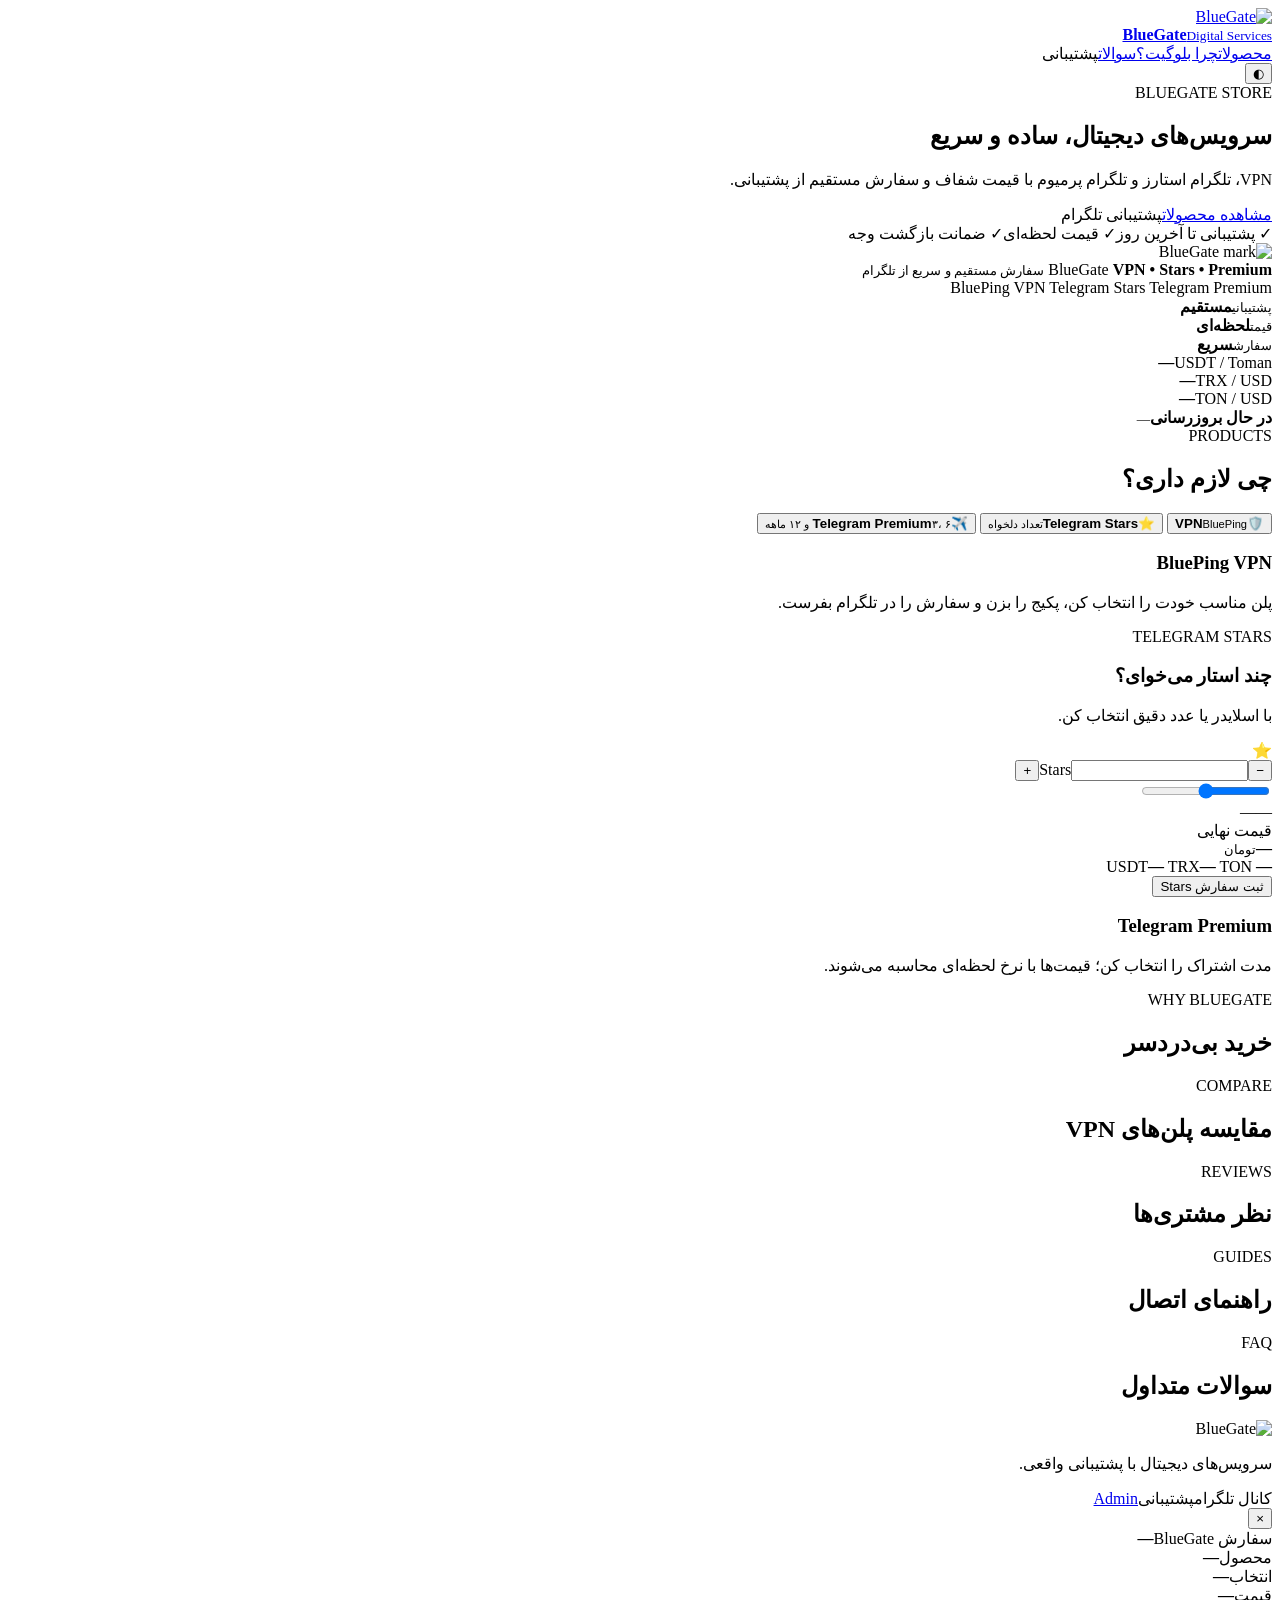
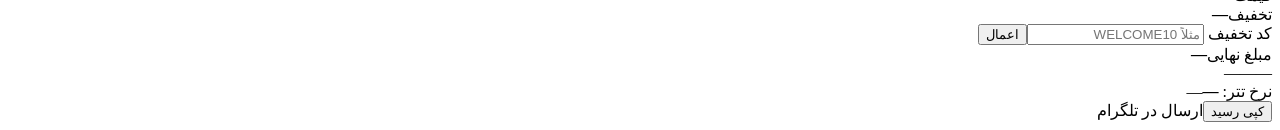
==== index.html @ d655edd6 "Add files via upload" ====
<!doctype html>
<html lang="fa" dir="rtl">
<head>
  <meta charset="utf-8">
  <meta name="viewport" content="width=device-width,initial-scale=1,viewport-fit=cover">
  <meta name="theme-color" content="#07111f">
  <title>BlueGate Store</title>
  <meta name="description" content="فروشگاه سرویس‌های دیجیتال BlueGate">
  <link rel="manifest" href="manifest.json">
  <link rel="icon" href="icon-192.png">
  <link rel="stylesheet" href="css/store.css">
</head>
<body>
  <div id="announcement" class="announcement hidden"></div>
  <header class="site-header shell">
    <a class="brand" href="#top" aria-label="BlueGate">
      <img src="assets/logo.png" alt="BlueGate" class="brand-wordmark">
      <div class="brand-copy"><strong id="brandName">BlueGate</strong><small id="brandSubtitle">Digital Services</small></div>
    </a>
    <nav class="nav">
      <a href="#products">محصولات</a><a href="#why">چرا بلوگیت؟</a><a href="#faq">سوالات</a><a id="supportTop" target="_blank" rel="noopener">پشتیبانی</a>
    </nav>
    <div class="header-actions"><button id="themeBtn" class="icon-btn" type="button" aria-label="تغییر تم">◐</button></div>
  </header>

  <main id="top">
    <section class="hero shell">
      <div class="hero-copy">
        <span class="kicker">BLUEGATE STORE</span>
        <h1 id="heroTitle">سرویس‌های دیجیتال، ساده و سریع</h1>
        <p id="heroText">VPN، تلگرام استارز و تلگرام پرمیوم با قیمت شفاف و سفارش مستقیم از پشتیبانی.</p>
        <div class="hero-actions"><a class="btn primary" href="#products">مشاهده محصولات</a><a id="heroSupport" class="btn ghost" target="_blank" rel="noopener">پشتیبانی تلگرام</a></div>
        <div class="trust-row"><span>✓ پشتیبانی تا آخرین روز</span><span>✓ قیمت لحظه‌ای</span><span>✓ ضمانت بازگشت وجه</span></div>
      </div>
      <div class="hero-art">
        <div class="hero-showcase">
          <div class="glow"></div>
          <div class="showcase-card brandmark-card">
            <img class="showcase-mark" src="assets/logo-mark.png" alt="BlueGate mark">
            <div class="showcase-copy">
              <span class="showcase-label">BlueGate</span>
              <strong>VPN • Stars • Premium</strong>
              <small>سفارش مستقیم و سریع از تلگرام</small>
            </div>
          </div>
          <div class="showcase-tags">
            <span class="showcase-chip">BluePing VPN</span>
            <span class="showcase-chip">Telegram Stars</span>
            <span class="showcase-chip">Telegram Premium</span>
          </div>
          <div class="showcase-grid">
            <div class="mini-stat"><small>پشتیبانی</small><strong>مستقیم</strong></div>
            <div class="mini-stat"><small>قیمت</small><strong>لحظه‌ای</strong></div>
            <div class="mini-stat"><small>سفارش</small><strong>سریع</strong></div>
          </div>
        </div>
      </div>
    </section>

    <section class="ratebar shell">
      <div><span>USDT / Toman</span><strong id="usdtRate">—</strong></div>
      <div><span>TRX / USD</span><strong id="trxRate">—</strong></div>
      <div><span>TON / USD</span><strong id="tonRate">—</strong></div>
      <div class="rate-state"><span id="rateDot" class="dot"></span><strong id="rateState">در حال بروزرسانی</strong><small id="rateAge">—</small></div>
    </section>

    <section id="products" class="section shell">
      <div class="section-head"><div><span class="kicker">PRODUCTS</span><h2>چی لازم داری؟</h2></div></div>
      <div class="product-tabs" role="tablist">
        <button class="product-tab active" data-target="vpnPanel" type="button"><span>🛡️</span><strong>VPN</strong><small>BluePing</small></button>
        <button class="product-tab" data-target="starsPanel" type="button"><span>⭐</span><strong>Telegram Stars</strong><small>تعداد دلخواه</small></button>
        <button class="product-tab" data-target="premiumPanel" type="button"><span>✈️</span><strong>Telegram Premium</strong><small>۳، ۶ و ۱۲ ماهه</small></button>
      </div>

      <div id="vpnPanel" class="product-panel active">
        <div class="panel-intro"><h3>BluePing VPN</h3><p>پلن مناسب خودت را انتخاب کن، پکیج را بزن و سفارش را در تلگرام بفرست.</p></div>
        <div id="vpnPlans" class="vpn-grid"></div>
      </div>

      <div id="starsPanel" class="product-panel">
        <div class="store-card stars-card">
          <div class="product-heading"><div><span class="kicker">TELEGRAM STARS</span><h3>چند استار می‌خوای؟</h3><p>با اسلایدر یا عدد دقیق انتخاب کن.</p></div><div class="product-symbol">⭐</div></div>
          <div class="stars-control"><button id="starsMinus" type="button">−</button><label><input id="starsInput" type="number"><span>Stars</span></label><button id="starsPlus" type="button">+</button></div>
          <input id="starsSlider" class="range" type="range">
          <div class="range-labels"><span id="starsMin">—</span><span id="starsMax">—</span></div>
          <div id="starsPresets" class="presets"></div>
          <div class="price-box">
            <span>قیمت نهایی</span><div class="main-price"><strong id="starsToman">—</strong><small>تومان</small></div>
            <div class="crypto-row"><span><b id="starsUsdt">—</b> USDT</span><span><b id="starsTrx">—</b> TRX</span><span><b id="starsTon">—</b> TON</span></div>
          </div>
          <button id="starsBuy" class="btn primary full" type="button">ثبت سفارش Stars</button>
        </div>
      </div>

      <div id="premiumPanel" class="product-panel">
        <div class="panel-intro"><h3>Telegram Premium</h3><p>مدت اشتراک را انتخاب کن؛ قیمت‌ها با نرخ لحظه‌ای محاسبه می‌شوند.</p></div>
        <div id="premiumPlans" class="premium-grid"></div>
      </div>
    </section>

    <section id="why" class="section shell">
      <div class="section-head"><div><span class="kicker">WHY BLUEGATE</span><h2>خرید بی‌دردسر</h2></div></div>
      <div id="featureGrid" class="feature-grid"></div>
    </section>

    <section id="comparisonSection" class="section shell hidden">
      <div class="section-head"><div><span class="kicker">COMPARE</span><h2>مقایسه پلن‌های VPN</h2></div></div>
      <div class="table-wrap"><table id="comparisonTable"></table></div>
    </section>

    <section id="reviewsSection" class="section shell hidden"><div class="section-head"><div><span class="kicker">REVIEWS</span><h2>نظر مشتری‌ها</h2></div></div><div id="reviewsGrid" class="reviews-grid"></div></section>
    <section id="tutorialsSection" class="section shell hidden"><div class="section-head"><div><span class="kicker">GUIDES</span><h2>راهنمای اتصال</h2></div></div><div id="tutorialsGrid" class="tutorial-grid"></div></section>
    <section id="faq" class="section shell"><div class="section-head"><div><span class="kicker">FAQ</span><h2>سوالات متداول</h2></div></div><div id="faqList" class="faq-list"></div></section>
  </main>

  <footer class="footer shell">
    <div class="footer-brand">
      <img src="assets/logo.png" alt="BlueGate">
      <p id="footerText">سرویس‌های دیجیتال با پشتیبانی واقعی.</p>
    </div>
    <div class="footer-links"><a id="footerChannel" target="_blank" rel="noopener">کانال تلگرام</a><a id="footerSupport" target="_blank" rel="noopener">پشتیبانی</a><a href="admin/">Admin</a></div>
  </footer>

  <div id="checkoutModal" class="modal hidden" role="dialog" aria-modal="true">
    <div class="modal-backdrop" data-close="1"></div>
    <div class="modal-card">
      <button id="modalClose" class="modal-close" type="button">×</button>
      <div class="receipt-head"><span>سفارش BlueGate</span><strong id="receiptId">—</strong></div>
      <div class="receipt-body">
        <div class="receipt-row"><span>محصول</span><strong id="receiptProduct">—</strong></div>
        <div class="receipt-row"><span>انتخاب</span><strong id="receiptVariant">—</strong></div>
        <div class="receipt-row"><span>قیمت</span><strong id="receiptSubtotal">—</strong></div>
        <div id="discountRow" class="receipt-row hidden"><span>تخفیف</span><strong id="receiptDiscount">—</strong></div>
        <div class="discount-box"><label>کد تخفیف <input id="discountInput" type="text" placeholder="مثلاً WELCOME10"></label><button id="discountApply" class="btn ghost small" type="button">اعمال</button></div>
        <div id="discountMessage" class="discount-message"></div>
        <div class="receipt-total"><span>مبلغ نهایی</span><strong id="receiptTotal">—</strong></div>
        <div class="receipt-crypto"><span id="receiptUsdt">—</span><span id="receiptTrx">—</span><span id="receiptTon">—</span></div>
        <div class="receipt-meta"><span>نرخ تتر: <b id="receiptRate">—</b></span><span id="receiptTime">—</span></div>
      </div>
      <div class="modal-actions"><button id="copyReceipt" class="btn ghost" type="button">کپی رسید</button><a id="sendTelegram" class="btn primary" target="_blank" rel="noopener">ارسال در تلگرام</a></div>
    </div>
  </div>

  <div id="toast" class="toast hidden"></div>

  <script src="js/config.js"></script>
  <script src="js/api.js"></script>
  <script src="js/rates.js"></script>
  <script src="js/pricing.js"></script>
  <script src="js/checkout.js"></script>
  <script src="js/app.js"></script>
</body>
</html>
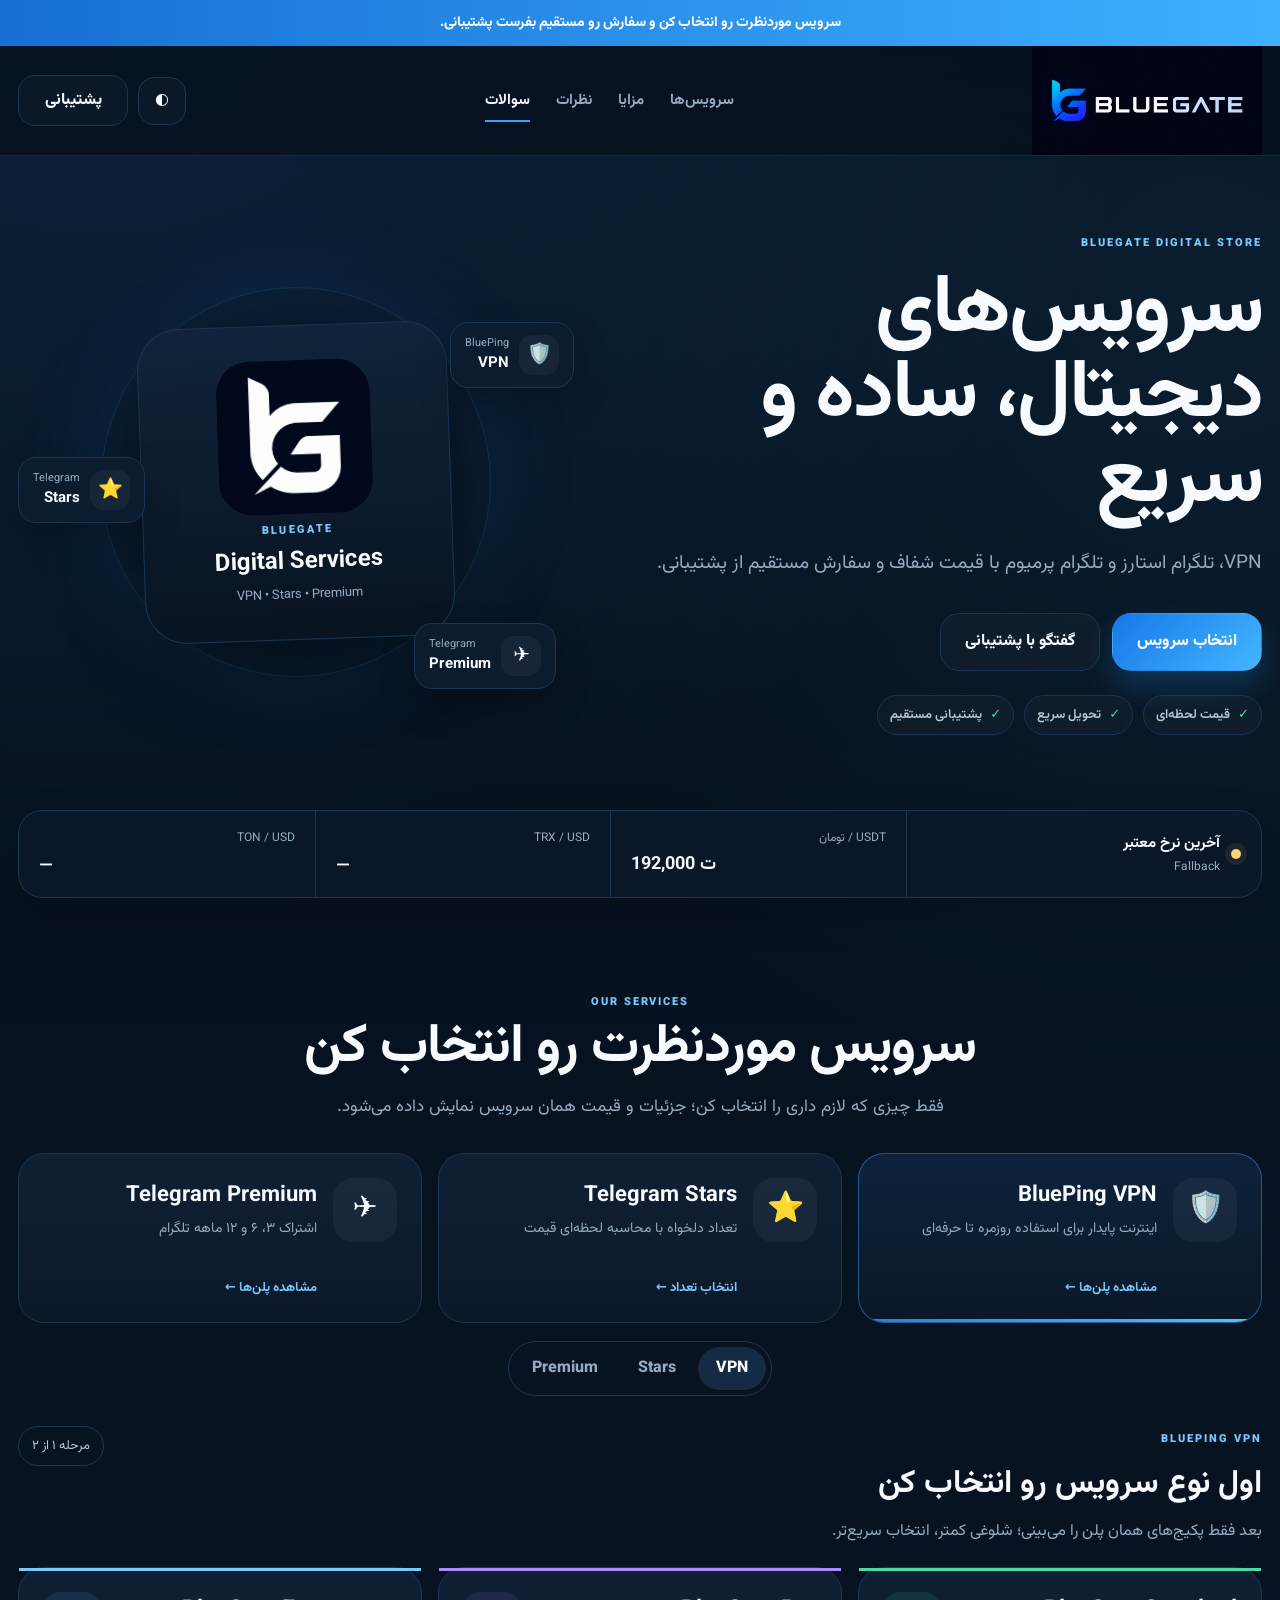
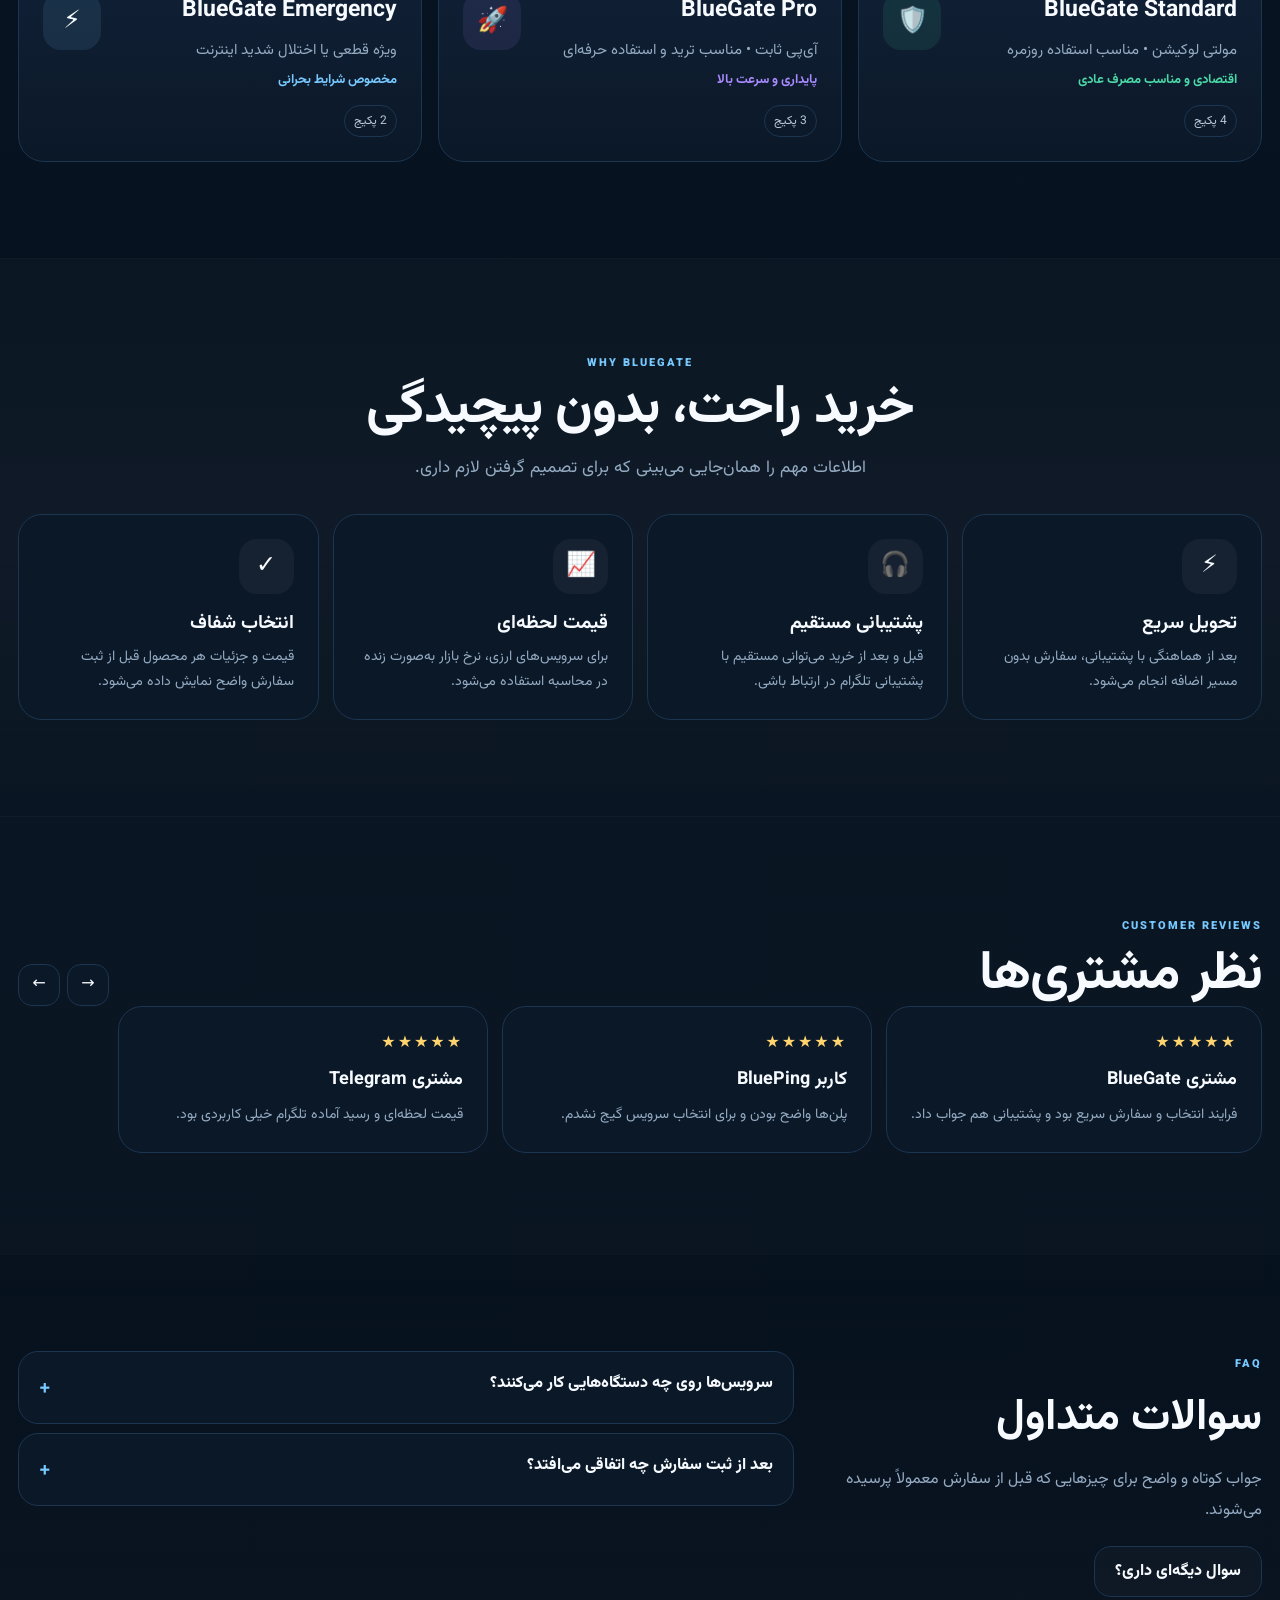
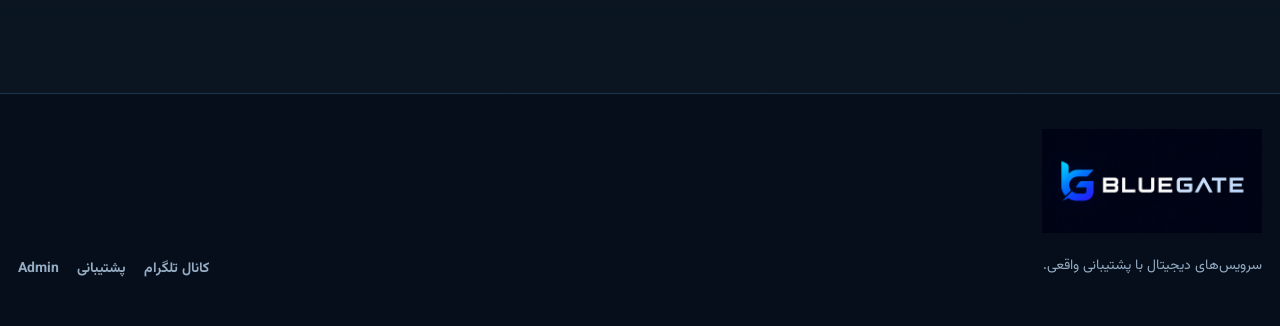
==== commit 5c9c066c: "Add files via upload" ====
--- a/index.html
+++ b/index.html
@@ -3,151 +3,138 @@
 <head>
   <meta charset="utf-8">
   <meta name="viewport" content="width=device-width,initial-scale=1,viewport-fit=cover">
-  <meta name="theme-color" content="#07111f">
+  <meta name="theme-color" content="#06101d">
   <title>BlueGate Store</title>
-  <meta name="description" content="فروشگاه سرویس‌های دیجیتال BlueGate">
+  <meta name="description" content="فروشگاه سرویس‌های دیجیتال BlueGate؛ VPN، Telegram Stars و Telegram Premium">
   <link rel="manifest" href="manifest.json">
   <link rel="icon" href="icon-192.png">
   <link rel="stylesheet" href="css/store.css">
 </head>
 <body>
   <div id="announcement" class="announcement hidden"></div>
-  <header class="site-header shell">
-    <a class="brand" href="#top" aria-label="BlueGate">
-      <img src="assets/logo.png" alt="BlueGate" class="brand-wordmark">
-      <div class="brand-copy"><strong id="brandName">BlueGate</strong><small id="brandSubtitle">Digital Services</small></div>
-    </a>
-    <nav class="nav">
-      <a href="#products">محصولات</a><a href="#why">چرا بلوگیت؟</a><a href="#faq">سوالات</a><a id="supportTop" target="_blank" rel="noopener">پشتیبانی</a>
-    </nav>
-    <div class="header-actions"><button id="themeBtn" class="icon-btn" type="button" aria-label="تغییر تم">◐</button></div>
+
+  <header class="site-header" id="siteHeader">
+    <div class="shell header-inner">
+      <a class="brand" href="#top" aria-label="BlueGate home"><img src="assets/logo.png" alt="BlueGate" class="brand-wordmark"><span class="sr-only" id="brandName">BlueGate</span><span class="sr-only" id="brandSubtitle">Digital Services</span></a>
+      <nav class="desktop-nav" aria-label="ناوبری اصلی">
+        <a data-nav-link href="#products">سرویس‌ها</a>
+        <a data-nav-link href="#why">مزایا</a>
+        <a data-nav-link href="#reviewsSection">نظرات</a>
+        <a data-nav-link href="#faq">سوالات</a>
+      </nav>
+      <div class="header-actions">
+        <button id="themeBtn" class="icon-btn" type="button" aria-label="تغییر تم">◐</button>
+        <a id="supportTop" class="btn header-support" target="_blank" rel="noopener">پشتیبانی</a>
+        <button id="mobileMenuBtn" class="mobile-menu-btn" type="button" aria-label="منو">☰</button>
+      </div>
+    </div>
+    <div id="mobileMenu" class="mobile-menu hidden">
+      <div class="shell mobile-menu-links"><a href="#products">سرویس‌ها</a><a href="#why">مزایا</a><a href="#reviewsSection">نظرات</a><a href="#faq">سوالات</a><a id="mobileSupport" target="_blank" rel="noopener">پشتیبانی تلگرام</a></div>
+    </div>
   </header>
 
   <main id="top">
     <section class="hero shell">
       <div class="hero-copy">
-        <span class="kicker">BLUEGATE STORE</span>
+        <span class="kicker">BLUEGATE DIGITAL STORE</span>
         <h1 id="heroTitle">سرویس‌های دیجیتال، ساده و سریع</h1>
         <p id="heroText">VPN، تلگرام استارز و تلگرام پرمیوم با قیمت شفاف و سفارش مستقیم از پشتیبانی.</p>
-        <div class="hero-actions"><a class="btn primary" href="#products">مشاهده محصولات</a><a id="heroSupport" class="btn ghost" target="_blank" rel="noopener">پشتیبانی تلگرام</a></div>
-        <div class="trust-row"><span>✓ پشتیبانی تا آخرین روز</span><span>✓ قیمت لحظه‌ای</span><span>✓ ضمانت بازگشت وجه</span></div>
+        <div class="hero-actions"><a class="btn primary xl" href="#products">انتخاب سرویس</a><a id="heroSupport" class="btn ghost xl" target="_blank" rel="noopener">گفتگو با پشتیبانی</a></div>
+        <div class="hero-trust"><span><i>✓</i> قیمت لحظه‌ای</span><span><i>✓</i> تحویل سریع</span><span><i>✓</i> پشتیبانی مستقیم</span></div>
       </div>
-      <div class="hero-art">
-        <div class="hero-showcase">
-          <div class="glow"></div>
-          <div class="showcase-card brandmark-card">
-            <img class="showcase-mark" src="assets/logo-mark.png" alt="BlueGate mark">
-            <div class="showcase-copy">
-              <span class="showcase-label">BlueGate</span>
-              <strong>VPN • Stars • Premium</strong>
-              <small>سفارش مستقیم و سریع از تلگرام</small>
-            </div>
-          </div>
-          <div class="showcase-tags">
-            <span class="showcase-chip">BluePing VPN</span>
-            <span class="showcase-chip">Telegram Stars</span>
-            <span class="showcase-chip">Telegram Premium</span>
-          </div>
-          <div class="showcase-grid">
-            <div class="mini-stat"><small>پشتیبانی</small><strong>مستقیم</strong></div>
-            <div class="mini-stat"><small>قیمت</small><strong>لحظه‌ای</strong></div>
-            <div class="mini-stat"><small>سفارش</small><strong>سریع</strong></div>
-          </div>
-        </div>
+      <div class="hero-visual" aria-hidden="true">
+        <div class="brand-orbit"></div>
+        <div class="brand-stage"><img src="assets/logo-mark.png" alt=""><div class="brand-stage-copy"><span>BLUEGATE</span><strong>Digital Services</strong><small>VPN • Stars • Premium</small></div></div>
+        <div class="floating-card fc-one"><span>🛡️</span><div><small>BluePing</small><strong>VPN</strong></div></div>
+        <div class="floating-card fc-two"><span>⭐</span><div><small>Telegram</small><strong>Stars</strong></div></div>
+        <div class="floating-card fc-three"><span>✈️</span><div><small>Telegram</small><strong>Premium</strong></div></div>
       </div>
     </section>
 
-    <section class="ratebar shell">
-      <div><span>USDT / Toman</span><strong id="usdtRate">—</strong></div>
-      <div><span>TRX / USD</span><strong id="trxRate">—</strong></div>
-      <div><span>TON / USD</span><strong id="tonRate">—</strong></div>
-      <div class="rate-state"><span id="rateDot" class="dot"></span><strong id="rateState">در حال بروزرسانی</strong><small id="rateAge">—</small></div>
+    <section class="shell live-strip" aria-label="نرخ‌های لحظه‌ای">
+      <div class="live-strip-title"><span id="rateDot" class="live-dot loading"></span><div><strong id="rateState">در حال دریافت نرخ‌ها</strong><small id="rateAge">بازار زنده</small></div></div>
+      <div class="rate-cell"><span>USDT / تومان</span><strong id="usdtRate" class="rate-loading">—</strong></div>
+      <div class="rate-cell"><span>TRX / USD</span><strong id="trxRate" class="rate-loading">—</strong></div>
+      <div class="rate-cell"><span>TON / USD</span><strong id="tonRate" class="rate-loading">—</strong></div>
     </section>
 
-    <section id="products" class="section shell">
-      <div class="section-head"><div><span class="kicker">PRODUCTS</span><h2>چی لازم داری؟</h2></div></div>
-      <div class="product-tabs" role="tablist">
-        <button class="product-tab active" data-target="vpnPanel" type="button"><span>🛡️</span><strong>VPN</strong><small>BluePing</small></button>
-        <button class="product-tab" data-target="starsPanel" type="button"><span>⭐</span><strong>Telegram Stars</strong><small>تعداد دلخواه</small></button>
-        <button class="product-tab" data-target="premiumPanel" type="button"><span>✈️</span><strong>Telegram Premium</strong><small>۳، ۶ و ۱۲ ماهه</small></button>
+    <section id="products" class="section shell products-section">
+      <div class="section-head center-head"><span class="kicker">OUR SERVICES</span><h2>سرویس موردنظرت رو انتخاب کن</h2><p>فقط چیزی که لازم داری را انتخاب کن؛ جزئیات و قیمت همان سرویس نمایش داده می‌شود.</p></div>
+
+      <div class="product-tabs" role="tablist" aria-label="محصولات">
+        <button class="product-tab active" data-target="vpnPanel" data-product="vpn" type="button"><span class="tab-icon vpn-icon">🛡️</span><span class="tab-copy"><strong>BluePing VPN</strong><small>اینترنت پایدار برای استفاده روزمره تا حرفه‌ای</small></span><b>مشاهده پلن‌ها ←</b></button>
+        <button class="product-tab" data-target="starsPanel" data-product="stars" type="button"><span class="tab-icon stars-icon">⭐</span><span class="tab-copy"><strong>Telegram Stars</strong><small>تعداد دلخواه با محاسبه لحظه‌ای قیمت</small></span><b>انتخاب تعداد ←</b></button>
+        <button class="product-tab" data-target="premiumPanel" data-product="premium" type="button"><span class="tab-icon premium-icon">✈️</span><span class="tab-copy"><strong>Telegram Premium</strong><small>اشتراک ۳، ۶ و ۱۲ ماهه تلگرام</small></span><b>مشاهده پلن‌ها ←</b></button>
       </div>
 
+      <div class="service-nav-wrap"><div class="service-nav" id="serviceNav"><button class="active" data-service="vpn">VPN</button><button data-service="stars">Stars</button><button data-service="premium">Premium</button></div></div>
+
       <div id="vpnPanel" class="product-panel active">
-        <div class="panel-intro"><h3>BluePing VPN</h3><p>پلن مناسب خودت را انتخاب کن، پکیج را بزن و سفارش را در تلگرام بفرست.</p></div>
-        <div id="vpnPlans" class="vpn-grid"></div>
+        <div class="panel-intro"><div><span class="kicker">BLUEPING VPN</span><h3>اول نوع سرویس رو انتخاب کن</h3><p>بعد فقط پکیج‌های همان پلن را می‌بینی؛ شلوغی کمتر، انتخاب سریع‌تر.</p></div><span class="step-badge">مرحله ۱ از ۲</span></div>
+        <div id="vpnPlans" class="vpn-plan-picker"></div>
+        <div id="vpnPackageStage" class="vpn-package-stage hidden">
+          <div class="stage-head"><div><span class="eyebrow">پلن انتخاب‌شده</span><h4 id="vpnSelectedTitle">—</h4><p id="vpnSelectedSubtitle">—</p></div><button id="changeVpnPlan" class="btn ghost small" type="button">تغییر پلن</button></div>
+          <div id="vpnPackageList" class="vpn-package-grid"></div>
+          <div id="vpnAction" class="selection-summary muted-selection"><div><span>یک پکیج انتخاب کن</span><strong id="vpnSelectionPrice">—</strong></div><button id="vpnBuy" class="btn primary" type="button" disabled>ادامه خرید</button></div>
+        </div>
       </div>
 
       <div id="starsPanel" class="product-panel">
-        <div class="store-card stars-card">
-          <div class="product-heading"><div><span class="kicker">TELEGRAM STARS</span><h3>چند استار می‌خوای؟</h3><p>با اسلایدر یا عدد دقیق انتخاب کن.</p></div><div class="product-symbol">⭐</div></div>
-          <div class="stars-control"><button id="starsMinus" type="button">−</button><label><input id="starsInput" type="number"><span>Stars</span></label><button id="starsPlus" type="button">+</button></div>
-          <input id="starsSlider" class="range" type="range">
-          <div class="range-labels"><span id="starsMin">—</span><span id="starsMax">—</span></div>
+        <div class="configurator-card">
+          <div class="config-head"><div><span class="kicker">TELEGRAM STARS</span><h3>تعداد استار رو انتخاب کن</h3><p>مقدار دلخواه را با اسلایدر یا عدد دقیق وارد کن.</p></div><div class="large-product-icon">⭐</div></div>
+          <div class="star-amount"><button id="starsMinus" type="button" aria-label="کاهش">−</button><label><input id="starsInput" type="number"><span>Stars</span></label><button id="starsPlus" type="button" aria-label="افزایش">+</button></div>
+          <div class="slider-shell"><input id="starsSlider" class="range" type="range"><div class="range-labels"><span id="starsMin">—</span><span id="starsMax">—</span></div></div>
           <div id="starsPresets" class="presets"></div>
-          <div class="price-box">
-            <span>قیمت نهایی</span><div class="main-price"><strong id="starsToman">—</strong><small>تومان</small></div>
-            <div class="crypto-row"><span><b id="starsUsdt">—</b> USDT</span><span><b id="starsTrx">—</b> TRX</span><span><b id="starsTon">—</b> TON</span></div>
-          </div>
-          <button id="starsBuy" class="btn primary full" type="button">ثبت سفارش Stars</button>
+          <div class="primary-price-card"><span>قیمت نهایی</span><div class="hero-price"><strong id="starsToman">—</strong><small>تومان</small></div><div class="secondary-currencies"><span><b id="starsUsdt">—</b> USDT</span><span><b id="starsTrx">—</b> TRX</span><span><b id="starsTon">—</b> TON</span></div></div>
+          <button id="starsBuy" class="btn primary xl full" type="button">ثبت سفارش Stars</button>
         </div>
       </div>
 
       <div id="premiumPanel" class="product-panel">
-        <div class="panel-intro"><h3>Telegram Premium</h3><p>مدت اشتراک را انتخاب کن؛ قیمت‌ها با نرخ لحظه‌ای محاسبه می‌شوند.</p></div>
+        <div class="panel-intro"><div><span class="kicker">TELEGRAM PREMIUM</span><h3>مدت اشتراک رو انتخاب کن</h3><p>یک پلن را انتخاب کن؛ قیمت اصلی تومان است و معادل ارزها زیر آن نمایش داده می‌شود.</p></div><span class="step-badge">یک انتخاب</span></div>
         <div id="premiumPlans" class="premium-grid"></div>
+        <div class="premium-action-wrap"><div class="selection-summary" id="premiumSelectionSummary"><div><span>پلن انتخاب‌شده</span><strong id="premiumSelectedLabel">هنوز انتخاب نشده</strong></div><div class="selection-price"><span id="premiumSelectedPrice">—</span><small>تومان</small></div><button id="premiumBuy" class="btn primary" type="button" disabled>ادامه خرید</button></div></div>
       </div>
     </section>
 
-    <section id="why" class="section shell">
-      <div class="section-head"><div><span class="kicker">WHY BLUEGATE</span><h2>خرید بی‌دردسر</h2></div></div>
-      <div id="featureGrid" class="feature-grid"></div>
-    </section>
+    <section id="why" class="section why-section"><div class="shell"><div class="section-head center-head"><span class="kicker">WHY BLUEGATE</span><h2>خرید راحت، بدون پیچیدگی</h2><p>اطلاعات مهم را همان‌جایی می‌بینی که برای تصمیم گرفتن لازم داری.</p></div><div id="featureGrid" class="feature-grid"></div></div></section>
 
-    <section id="comparisonSection" class="section shell hidden">
-      <div class="section-head"><div><span class="kicker">COMPARE</span><h2>مقایسه پلن‌های VPN</h2></div></div>
-      <div class="table-wrap"><table id="comparisonTable"></table></div>
-    </section>
+    <section id="comparisonSection" class="section shell hidden"><div class="section-head"><div><span class="kicker">COMPARE</span><h2>مقایسه پلن‌های VPN</h2></div></div><div class="table-wrap"><table id="comparisonTable"></table></div></section>
 
-    <section id="reviewsSection" class="section shell hidden"><div class="section-head"><div><span class="kicker">REVIEWS</span><h2>نظر مشتری‌ها</h2></div></div><div id="reviewsGrid" class="reviews-grid"></div></section>
+    <section id="reviewsSection" class="section reviews-section hidden"><div class="shell"><div class="section-head"><div><span class="kicker">CUSTOMER REVIEWS</span><h2>نظر مشتری‌ها</h2></div><div class="carousel-controls"><button id="reviewsPrev" type="button" aria-label="قبلی">→</button><button id="reviewsNext" type="button" aria-label="بعدی">←</button></div></div><div id="reviewsGrid" class="reviews-carousel"></div></div></section>
+
     <section id="tutorialsSection" class="section shell hidden"><div class="section-head"><div><span class="kicker">GUIDES</span><h2>راهنمای اتصال</h2></div></div><div id="tutorialsGrid" class="tutorial-grid"></div></section>
-    <section id="faq" class="section shell"><div class="section-head"><div><span class="kicker">FAQ</span><h2>سوالات متداول</h2></div></div><div id="faqList" class="faq-list"></div></section>
+
+    <section id="faq" class="section faq-section"><div class="shell faq-layout"><div class="faq-heading"><span class="kicker">FAQ</span><h2>سوالات متداول</h2><p>جواب کوتاه و واضح برای چیزهایی که قبل از سفارش معمولاً پرسیده می‌شوند.</p><a id="faqSupport" class="btn ghost" target="_blank" rel="noopener">سوال دیگه‌ای داری؟</a></div><div id="faqList" class="faq-list"></div></div></section>
   </main>
 
-  <footer class="footer shell">
-    <div class="footer-brand">
-      <img src="assets/logo.png" alt="BlueGate">
-      <p id="footerText">سرویس‌های دیجیتال با پشتیبانی واقعی.</p>
-    </div>
-    <div class="footer-links"><a id="footerChannel" target="_blank" rel="noopener">کانال تلگرام</a><a id="footerSupport" target="_blank" rel="noopener">پشتیبانی</a><a href="admin/">Admin</a></div>
-  </footer>
+  <footer class="footer"><div class="shell footer-inner"><div class="footer-brand"><img src="assets/logo.png" alt="BlueGate"><p id="footerText">سرویس‌های دیجیتال با پشتیبانی واقعی.</p></div><div class="footer-links"><a id="footerChannel" target="_blank" rel="noopener">کانال تلگرام</a><a id="footerSupport" target="_blank" rel="noopener">پشتیبانی</a><a href="admin/">Admin</a></div></div></footer>
 
-  <div id="checkoutModal" class="modal hidden" role="dialog" aria-modal="true">
+  <div id="stickyCheckout" class="sticky-checkout hidden"><div class="sticky-copy"><small id="stickyProduct">انتخاب شما</small><strong id="stickyVariant">—</strong></div><div class="sticky-price"><strong id="stickyPrice">—</strong><small>تومان</small></div><button id="stickyBuy" class="btn primary" type="button">ثبت سفارش</button></div>
+
+  <div id="checkoutModal" class="modal hidden" role="dialog" aria-modal="true" aria-labelledby="checkoutTitle">
     <div class="modal-backdrop" data-close="1"></div>
     <div class="modal-card">
-      <button id="modalClose" class="modal-close" type="button">×</button>
-      <div class="receipt-head"><span>سفارش BlueGate</span><strong id="receiptId">—</strong></div>
+      <div class="modal-grabber"></div>
+      <button id="modalClose" class="modal-close" type="button" aria-label="بستن">×</button>
+      <div class="checkout-title"><span class="kicker">ORDER SUMMARY</span><h3 id="checkoutTitle">سفارش شما</h3><p>جزئیات را بررسی کن و بعد سفارش را مستقیم برای پشتیبانی بفرست.</p></div>
+      <div class="receipt-id-row"><span>شماره سفارش</span><strong id="receiptId">—</strong></div>
+      <div class="receipt-product-card"><div><span>محصول</span><strong id="receiptProduct">—</strong></div><div><span>انتخاب</span><strong id="receiptVariant">—</strong></div></div>
       <div class="receipt-body">
-        <div class="receipt-row"><span>محصول</span><strong id="receiptProduct">—</strong></div>
-        <div class="receipt-row"><span>انتخاب</span><strong id="receiptVariant">—</strong></div>
         <div class="receipt-row"><span>قیمت</span><strong id="receiptSubtotal">—</strong></div>
         <div id="discountRow" class="receipt-row hidden"><span>تخفیف</span><strong id="receiptDiscount">—</strong></div>
-        <div class="discount-box"><label>کد تخفیف <input id="discountInput" type="text" placeholder="مثلاً WELCOME10"></label><button id="discountApply" class="btn ghost small" type="button">اعمال</button></div>
+        <div class="discount-box"><label>کد تخفیف<input id="discountInput" type="text" placeholder="مثلاً WELCOME10"></label><button id="discountApply" class="btn ghost small" type="button">اعمال</button></div>
         <div id="discountMessage" class="discount-message"></div>
-        <div class="receipt-total"><span>مبلغ نهایی</span><strong id="receiptTotal">—</strong></div>
+        <div class="receipt-total"><span>مبلغ نهایی</span><div><strong id="receiptTotal">—</strong><small>تومان</small></div></div>
         <div class="receipt-crypto"><span id="receiptUsdt">—</span><span id="receiptTrx">—</span><span id="receiptTon">—</span></div>
         <div class="receipt-meta"><span>نرخ تتر: <b id="receiptRate">—</b></span><span id="receiptTime">—</span></div>
       </div>
-      <div class="modal-actions"><button id="copyReceipt" class="btn ghost" type="button">کپی رسید</button><a id="sendTelegram" class="btn primary" target="_blank" rel="noopener">ارسال در تلگرام</a></div>
+      <div class="modal-actions"><button id="copyReceipt" class="btn ghost" type="button">کپی رسید</button><a id="sendTelegram" class="btn primary" target="_blank" rel="noopener">ارسال سفارش در تلگرام</a></div>
+      <p class="telegram-hint">با زدن دکمه، تلگرام با متن آماده سفارش باز می‌شود.</p>
     </div>
   </div>
 
   <div id="toast" class="toast hidden"></div>
-
-  <script src="js/config.js"></script>
-  <script src="js/api.js"></script>
-  <script src="js/rates.js"></script>
-  <script src="js/pricing.js"></script>
-  <script src="js/checkout.js"></script>
-  <script src="js/app.js"></script>
+  <script src="js/config.js"></script><script src="js/api.js"></script><script src="js/rates.js"></script><script src="js/pricing.js"></script><script src="js/checkout.js"></script><script src="js/app.js"></script>
 </body>
 </html>
--- a/css/store.css
+++ b/css/store.css
@@ -0,0 +1,14 @@
+@import url('https://fonts.googleapis.com/css2?family=Vazirmatn:wght@400;500;600;700;800;900&display=swap');
+:root{--bg:#06101d;--bg2:#081522;--surface:#0b1828;--surface2:#102035;--surface3:#152a43;--text:#f7fbff;--muted:#94abc2;--muted2:#b7c7d7;--line:#1c3550;--line2:#315e86;--blue:#3b9fff;--blue2:#77c9ff;--green:#4bd8a7;--purple:#a98aff;--gold:#ffd36e;--danger:#ff758a;--shadow:0 26px 80px rgba(0,0,0,.32);--shell:1260px;--radius:28px;font-family:Vazirmatn,system-ui,sans-serif;color-scheme:dark}*{box-sizing:border-box}html{scroll-behavior:smooth}body{margin:0;min-height:100vh;background:radial-gradient(circle at 8% -4%,rgba(50,144,244,.18),transparent 28%),radial-gradient(circle at 94% 8%,rgba(61,177,255,.09),transparent 24%),linear-gradient(180deg,#050e19,#071321 38%,#06101d);color:var(--text);font-size:16px;overflow-x:hidden}body.light{--bg:#edf4fa;--bg2:#f5f9fc;--surface:#fff;--surface2:#f7fbff;--surface3:#eaf3fa;--text:#102033;--muted:#627990;--muted2:#4d657c;--line:#d7e5f0;--line2:#b7d1e4;--shadow:0 24px 65px rgba(49,83,112,.13);color-scheme:light;background:#edf4fa}a{color:inherit}button,input,select,textarea{font:inherit}.shell{width:min(var(--shell),calc(100% - 36px));margin-inline:auto}.hidden{display:none!important}.sr-only{position:absolute;width:1px;height:1px;overflow:hidden;clip:rect(0,0,0,0)}.announcement{padding:12px 16px;text-align:center;background:linear-gradient(90deg,#176fd5,#3eb1ff);font-size:14px;font-weight:800}.site-header{position:sticky;top:0;z-index:60;background:rgba(6,16,29,.78);backdrop-filter:blur(22px);border-bottom:1px solid rgba(31,55,80,.58)}.light .site-header{background:rgba(237,244,250,.86)}.header-inner{min-height:88px;display:flex;align-items:center;justify-content:space-between;gap:24px}.brand{display:flex;align-items:center;text-decoration:none;direction:ltr}.brand-wordmark{width:230px;max-width:38vw;height:auto;display:block}.desktop-nav{display:flex;align-items:center;gap:26px}.desktop-nav a{position:relative;color:var(--muted);text-decoration:none;font-weight:700;font-size:15px;padding:30px 0}.desktop-nav a::after{content:"";position:absolute;left:0;right:0;bottom:20px;height:2px;background:var(--blue);transform:scaleX(0);transition:.2s}.desktop-nav a.active,.desktop-nav a:hover{color:var(--text)}.desktop-nav a.active::after{transform:scaleX(1)}.header-actions{display:flex;align-items:center;gap:10px}.icon-btn,.mobile-menu-btn{width:48px;height:48px;border:1px solid var(--line);border-radius:16px;background:var(--surface);color:var(--text);cursor:pointer}.mobile-menu-btn{display:none;font-size:22px}.btn{min-height:50px;padding:12px 20px;border:1px solid var(--line);border-radius:17px;background:var(--surface);color:var(--text);text-decoration:none;font-weight:800;display:inline-flex;align-items:center;justify-content:center;gap:8px;cursor:pointer;transition:.18s}.btn:hover:not(:disabled){transform:translateY(-2px);border-color:var(--line2)}.btn:disabled{opacity:.48;cursor:not-allowed}.btn.primary{border-color:transparent;background:linear-gradient(135deg,#1778e8,#43b6ff);box-shadow:0 15px 30px rgba(39,142,240,.24)}.btn.ghost{background:rgba(255,255,255,.025)}.btn.xl{min-height:58px;padding:15px 24px;border-radius:19px;font-size:16px}.btn.small{min-height:42px;padding:9px 14px;font-size:14px}.btn.full{width:100%}.header-support{min-width:110px}.mobile-menu{border-top:1px solid var(--line);background:var(--surface)}.mobile-menu-links{display:grid;padding-block:10px}.mobile-menu a{padding:13px 4px;color:var(--muted);text-decoration:none;font-weight:700;border-bottom:1px solid var(--line)}
+.kicker{display:inline-block;color:var(--blue2);font-size:11px;font-weight:900;letter-spacing:.18em;direction:ltr}.hero{min-height:680px;display:grid;grid-template-columns:1.06fr .94fr;align-items:center;gap:60px;padding:66px 0 94px}.hero h1{font-size:clamp(50px,6.5vw,82px);line-height:1.04;letter-spacing:-2px;margin:14px 0 20px;max-width:760px}.hero p{max-width:700px;color:var(--muted);font-size:19px;line-height:2;margin:0}.hero-actions{display:flex;gap:12px;flex-wrap:wrap;margin-top:30px}.hero-trust{display:flex;gap:10px;flex-wrap:wrap;margin-top:24px}.hero-trust span{display:flex;gap:8px;align-items:center;padding:9px 12px;border:1px solid var(--line);border-radius:999px;background:rgba(255,255,255,.025);font-size:13px;color:var(--muted2);font-weight:600}.hero-trust i{font-style:normal;color:var(--green);font-weight:900}.hero-visual{position:relative;min-height:470px;display:grid;place-items:center}.brand-orbit{position:absolute;width:390px;height:390px;border-radius:50%;border:1px solid rgba(93,189,255,.15);box-shadow:0 0 90px rgba(39,135,226,.15),inset 0 0 70px rgba(46,138,224,.06)}.brand-orbit::before,.brand-orbit::after{content:"";position:absolute;border-radius:50%;border:1px dashed rgba(119,201,255,.12)}.brand-orbit::before{inset:38px}.brand-orbit::after{inset:78px}.brand-stage{position:relative;width:310px;min-height:310px;padding:34px;display:grid;place-items:center;text-align:center;border:1px solid var(--line);border-radius:42px;background:linear-gradient(180deg,rgba(17,36,59,.97),rgba(8,19,33,.96));box-shadow:var(--shadow);transform:rotate(-2deg)}.light .brand-stage{background:linear-gradient(180deg,#fff,#f7fbff)}.brand-stage img{width:154px;height:154px;object-fit:contain;border-radius:34px}.brand-stage-copy{display:grid;gap:4px;margin-top:8px}.brand-stage-copy span{font-size:11px;letter-spacing:.2em;color:var(--blue2);font-weight:900;direction:ltr}.brand-stage-copy strong{font-size:24px}.brand-stage-copy small{font-size:13px;color:var(--muted);direction:ltr}.floating-card{position:absolute;display:flex;align-items:center;gap:10px;padding:12px 14px;border:1px solid var(--line);border-radius:18px;background:rgba(13,29,48,.94);box-shadow:0 16px 36px rgba(0,0,0,.22);backdrop-filter:blur(10px)}.light .floating-card{background:rgba(255,255,255,.94)}.floating-card>span{width:40px;height:40px;border-radius:13px;display:grid;place-items:center;background:rgba(255,255,255,.04);font-size:20px}.floating-card small{display:block;font-size:11px;color:var(--muted);direction:ltr}.floating-card strong{display:block;font-size:15px}.fc-one{right:0;top:75px}.fc-two{left:0;top:210px}.fc-three{right:18px;bottom:28px}
+.live-strip{display:grid;grid-template-columns:1.2fr repeat(3,1fr);border:1px solid var(--line);border-radius:24px;background:rgba(12,25,42,.91);box-shadow:0 15px 42px rgba(0,0,0,.16);overflow:hidden;margin-top:-26px;position:relative;z-index:3}.light .live-strip{background:#fff}.live-strip>div{padding:18px 20px;border-left:1px solid var(--line)}.live-strip>div:last-child{border-left:0}.live-strip-title{display:flex;align-items:center;gap:11px}.live-strip-title strong{display:block;font-size:15px}.live-strip-title small{display:block;margin-top:3px;color:var(--muted);font-size:12px}.live-dot{width:10px;height:10px;border-radius:50%;background:var(--gold);box-shadow:0 0 0 6px rgba(255,211,110,.08)}.live-dot.ok{background:var(--green);box-shadow:0 0 0 6px rgba(75,216,167,.1)}.rate-cell span{display:block;color:var(--muted);font-size:12px}.rate-cell strong{display:block;margin-top:4px;font-size:18px;direction:ltr}.rate-loading{position:relative;color:transparent!important;overflow:hidden;border-radius:7px;background:rgba(255,255,255,.05);width:95px;height:22px}.rate-loading::after{content:"";position:absolute;inset:0;background:linear-gradient(90deg,transparent,rgba(255,255,255,.12),transparent);transform:translateX(-100%);animation:shimmer 1.4s infinite}@keyframes shimmer{to{transform:translateX(100%)}}
+.section{padding:96px 0}.section-head h2{font-size:clamp(34px,4.6vw,54px);margin:8px 0 0;line-height:1.1;letter-spacing:-1px}.section-head p{color:var(--muted);font-size:17px;line-height:1.9;max-width:720px;margin:12px 0 0}.center-head{text-align:center;display:grid;justify-items:center;margin-bottom:30px}.product-tabs{display:grid;grid-template-columns:repeat(3,1fr);gap:16px}.product-tab{position:relative;min-height:170px;padding:24px;border:1px solid var(--line);border-radius:26px;background:linear-gradient(180deg,var(--surface2),var(--surface));color:var(--text);text-align:right;display:grid;grid-template-columns:auto 1fr;align-items:start;gap:12px 16px;cursor:pointer;transition:.2s;overflow:hidden}.product-tab::after{content:"";position:absolute;inset:auto 0 0;height:3px;background:transparent}.product-tab:hover{transform:translateY(-3px);border-color:var(--line2)}.product-tab.active{border-color:rgba(59,159,255,.46);background:linear-gradient(180deg,rgba(59,159,255,.12),var(--surface))}.product-tab.active::after{background:linear-gradient(90deg,#257edc,#56c3ff)}.tab-icon{width:64px;height:64px;border-radius:20px;display:grid;place-items:center;font-size:30px;background:rgba(255,255,255,.045);grid-row:1/3}.tab-copy{display:grid;gap:5px}.tab-copy strong{font-size:22px}.tab-copy small{color:var(--muted);font-size:14px;line-height:1.7}.product-tab>b{grid-column:2;font-size:13px;color:var(--blue2);align-self:end}.service-nav-wrap{position:sticky;top:89px;z-index:35;margin:18px 0 24px;pointer-events:none}.service-nav{width:max-content;max-width:100%;margin:auto;padding:5px;display:flex;gap:4px;border:1px solid var(--line);border-radius:999px;background:rgba(8,20,34,.88);backdrop-filter:blur(18px);pointer-events:auto;overflow:auto}.light .service-nav{background:rgba(255,255,255,.9)}.service-nav button{border:0;border-radius:999px;background:transparent;color:var(--muted);padding:9px 18px;font-weight:800;cursor:pointer}.service-nav button.active{background:var(--surface3);color:var(--text)}.product-panel{display:none}.product-panel.active{display:block;animation:panelin .24s ease}@keyframes panelin{from{opacity:0;transform:translateY(8px)}to{opacity:1;transform:none}}.panel-intro{display:flex;align-items:flex-start;justify-content:space-between;gap:20px;margin:30px 0 20px}.panel-intro h3{font-size:32px;margin:8px 0 8px}.panel-intro p{font-size:16px;color:var(--muted);margin:0;line-height:1.9}.step-badge{padding:9px 13px;border:1px solid var(--line);border-radius:999px;color:var(--muted2);font-size:13px;white-space:nowrap}
+.vpn-plan-picker{display:grid;grid-template-columns:repeat(3,1fr);gap:16px}.vpn-choice{position:relative;padding:24px;border:1px solid var(--line);border-radius:26px;background:linear-gradient(180deg,var(--surface2),var(--surface));cursor:pointer;transition:.2s;text-align:right;color:var(--text)}.vpn-choice::before{content:"";position:absolute;top:0;right:0;left:0;height:3px;background:var(--plan)}.vpn-choice[data-theme=green]{--plan:var(--green)}.vpn-choice[data-theme=purple]{--plan:var(--purple)}.vpn-choice[data-theme=blue]{--plan:var(--blue2)}.vpn-choice:hover,.vpn-choice.selected{transform:translateY(-3px);border-color:color-mix(in srgb,var(--plan) 55%,var(--line))}.vpn-choice.selected{box-shadow:0 18px 40px color-mix(in srgb,var(--plan) 12%,transparent)}.vpn-choice-head{display:flex;justify-content:space-between;gap:14px}.vpn-choice-icon{width:58px;height:58px;border-radius:18px;display:grid;place-items:center;background:color-mix(in srgb,var(--plan) 10%,transparent);font-size:25px}.vpn-choice h4{font-size:23px;margin:0}.vpn-choice p{color:var(--muted);font-size:15px;line-height:1.8;margin:9px 0 6px}.vpn-choice-note{font-size:13px;color:var(--plan);font-weight:700}.vpn-choice-pills{display:flex;gap:6px;flex-wrap:wrap;margin-top:15px}.vpn-choice-pills span{padding:6px 9px;border:1px solid var(--line);border-radius:999px;color:var(--muted2);font-size:12px}.vpn-package-stage{margin-top:18px;padding:24px;border:1px solid var(--line);border-radius:28px;background:linear-gradient(180deg,rgba(255,255,255,.035),rgba(255,255,255,.012))}.stage-head{display:flex;align-items:center;justify-content:space-between;gap:16px;margin-bottom:20px}.stage-head .eyebrow{font-size:11px;color:var(--blue2);font-weight:800}.stage-head h4{font-size:25px;margin:3px 0 4px}.stage-head p{margin:0;color:var(--muted);font-size:14px}.vpn-package-grid{display:grid;grid-template-columns:repeat(4,1fr);gap:10px}.vpn-package{padding:17px;border:1px solid var(--line);border-radius:18px;background:var(--surface);color:var(--text);cursor:pointer;text-align:right;transition:.18s}.vpn-package:hover,.vpn-package.selected{border-color:var(--blue);background:linear-gradient(180deg,rgba(59,159,255,.12),var(--surface));transform:translateY(-2px)}.vpn-package span{display:block;font-size:16px;font-weight:800}.vpn-package strong{display:block;font-size:20px;margin-top:7px}.vpn-package small{font-size:12px;color:var(--muted)}.selection-summary{margin-top:16px;display:grid;grid-template-columns:1fr auto auto;gap:14px;align-items:center;padding:15px 17px;border:1px solid var(--line);border-radius:20px;background:var(--surface)}.selection-summary>div:first-child span{display:block;color:var(--muted);font-size:12px}.selection-summary>div:first-child strong{display:block;font-size:17px;margin-top:4px}.selection-summary.muted-selection{opacity:.72}.selection-price{display:flex;align-items:baseline;gap:5px}.selection-price span,.selection-summary>div>strong#vpnSelectionPrice{font-size:24px}.selection-price small{color:var(--muted);font-size:12px}
+.configurator-card{max-width:880px;margin:28px auto 0;padding:30px;border:1px solid var(--line);border-radius:30px;background:linear-gradient(180deg,var(--surface2),var(--surface));box-shadow:0 18px 50px rgba(0,0,0,.16)}.config-head{display:flex;justify-content:space-between;gap:20px}.config-head h3{font-size:34px;margin:8px 0 8px}.config-head p{color:var(--muted);font-size:16px;margin:0}.large-product-icon{width:74px;height:74px;border-radius:24px;display:grid;place-items:center;font-size:34px;border:1px solid rgba(255,211,110,.18);background:rgba(255,211,110,.06)}.star-amount{display:grid;grid-template-columns:58px 1fr 58px;gap:10px;margin:26px 0;direction:ltr}.star-amount>button,.star-amount label{height:68px;border:1px solid var(--line);border-radius:19px;background:var(--bg2);color:var(--text)}.star-amount>button{font-size:26px;font-weight:900;cursor:pointer}.star-amount label{display:flex;justify-content:center;align-items:center;gap:10px}.star-amount input{width:210px;max-width:66%;background:transparent;border:0;outline:0;color:var(--text);font-size:30px;font-weight:900;text-align:right}.star-amount label span{font-size:14px;color:var(--muted)}.slider-shell{padding:4px 1px}.range{width:100%;height:8px;accent-color:var(--blue);cursor:pointer}.range-labels{display:flex;justify-content:space-between;color:var(--muted);font-size:13px;direction:ltr;margin-top:6px}.presets{display:flex;gap:8px;flex-wrap:wrap;margin:17px 0;direction:ltr}.preset{padding:9px 13px;border:1px solid var(--line);border-radius:999px;background:var(--bg2);color:var(--text);font-size:13px;font-weight:700;cursor:pointer}.preset.active{border-color:var(--blue);background:rgba(59,159,255,.1)}.primary-price-card{margin-top:18px;padding:23px;border:1px solid rgba(59,159,255,.25);border-radius:24px;background:linear-gradient(180deg,rgba(59,159,255,.09),rgba(59,159,255,.025))}.primary-price-card>span{display:block;color:var(--muted);font-size:13px}.hero-price{display:flex;align-items:baseline;gap:8px;margin-top:4px}.hero-price strong{font-size:48px;letter-spacing:-1px}.hero-price small{color:var(--muted);font-size:15px}.secondary-currencies{display:flex;gap:10px;flex-wrap:wrap;margin-top:12px}.secondary-currencies span{padding:6px 9px;border:1px solid var(--line);border-radius:999px;color:var(--muted);font-size:12px}.secondary-currencies b{color:var(--muted2);margin-left:4px}.configurator-card>.btn{margin-top:16px}
+.premium-grid{display:grid;grid-template-columns:repeat(3,1fr);gap:16px}.premium-choice{position:relative;padding:25px;border:1px solid var(--line);border-radius:28px;background:linear-gradient(180deg,var(--surface2),var(--surface));cursor:pointer;transition:.2s;overflow:hidden}.premium-choice:hover,.premium-choice.selected{transform:translateY(-3px);border-color:rgba(59,159,255,.5)}.premium-choice.featured{box-shadow:0 18px 50px rgba(46,137,224,.13)}.premium-choice.featured::before{content:"پیشنهادی";position:absolute;top:15px;left:15px;padding:6px 9px;border-radius:999px;background:rgba(59,159,255,.13);color:var(--blue2);font-size:11px;font-weight:900}.premium-choice.best-value::after{content:"بهترین ارزش خرید";position:absolute;top:15px;right:15px;padding:6px 9px;border-radius:999px;background:rgba(75,216,167,.1);color:#78e7bd;font-size:11px;font-weight:900}.premium-choice .premium-symbol{width:55px;height:55px;border-radius:18px;display:grid;place-items:center;background:rgba(59,159,255,.08);font-size:25px;margin-bottom:18px}.premium-choice h4{font-size:27px;margin:0 0 8px}.premium-choice p{margin:0;color:var(--muted);font-size:13px}.premium-main-price{font-size:34px;font-weight:900;margin-top:20px}.premium-main-price small{font-size:13px;color:var(--muted)}.premium-secondary{margin-top:10px;font-size:12px;color:var(--muted);line-height:1.9}.premium-check{position:absolute;bottom:18px;left:18px;width:30px;height:30px;border-radius:50%;display:grid;place-items:center;border:1px solid var(--line);color:transparent}.premium-choice.selected .premium-check{background:var(--blue);border-color:var(--blue);color:#fff}.premium-action-wrap{max-width:820px;margin:16px auto 0}
+.why-section{background:linear-gradient(180deg,rgba(255,255,255,.015),rgba(255,255,255,.035),rgba(255,255,255,.015));border-top:1px solid rgba(255,255,255,.025);border-bottom:1px solid rgba(255,255,255,.025)}.feature-grid{display:grid;grid-template-columns:repeat(4,1fr);gap:14px}.feature-card{padding:24px;border:1px solid var(--line);border-radius:24px;background:var(--surface)}.feature-icon{width:55px;height:55px;border-radius:18px;display:grid;place-items:center;background:rgba(255,255,255,.045);font-size:24px}.feature-card h3{font-size:19px;margin:15px 0 7px}.feature-card p{color:var(--muted);font-size:14px;line-height:1.8;margin:0}.table-wrap{overflow:auto;border:1px solid var(--line);border-radius:24px;background:var(--surface)}table{width:100%;border-collapse:collapse;min-width:720px}th,td{padding:16px 18px;border-bottom:1px solid var(--line);font-size:14px;text-align:center}th{font-size:15px;background:rgba(255,255,255,.025)}td:first-child,th:first-child{text-align:right;font-weight:800}.reviews-section{background:rgba(255,255,255,.014)}.reviews-section .section-head{display:flex;align-items:end;justify-content:space-between;gap:20px}.reviews-carousel{display:flex;gap:14px;overflow:auto;scroll-snap-type:x mandatory;scrollbar-width:none;padding-bottom:6px}.reviews-carousel::-webkit-scrollbar{display:none}.review-card{min-width:min(370px,84vw);scroll-snap-align:start;padding:24px;border:1px solid var(--line);border-radius:24px;background:var(--surface)}.review-card .stars{color:var(--gold);letter-spacing:2px;margin-bottom:10px}.review-card h3{font-size:18px;margin:0 0 8px}.review-card p{margin:0;color:var(--muted);font-size:14px;line-height:1.9}.carousel-controls{display:flex;gap:7px}.carousel-controls button{width:42px;height:42px;border:1px solid var(--line);border-radius:14px;background:var(--surface);color:var(--text);cursor:pointer}.tutorial-grid{display:grid;grid-template-columns:repeat(3,1fr);gap:14px}.tutorial-card{padding:24px;border:1px solid var(--line);border-radius:24px;background:var(--surface)}.tutorial-card h3{font-size:19px;margin:0 0 12px}.tutorial-card ol{margin:0;padding-right:19px;color:var(--muted);font-size:14px;line-height:2}.faq-section{background:linear-gradient(180deg,transparent,rgba(255,255,255,.02))}.faq-layout{display:grid;grid-template-columns:.7fr 1.3fr;gap:50px;align-items:start}.faq-heading{position:sticky;top:130px}.faq-heading h2{font-size:44px;margin:8px 0 12px}.faq-heading p{color:var(--muted);font-size:16px;line-height:1.9;margin:0 0 20px}.faq-list{display:grid;gap:9px}.faq-item{border:1px solid var(--line);border-radius:20px;background:var(--surface);overflow:hidden}.faq-q{width:100%;display:flex;justify-content:space-between;gap:14px;padding:19px 20px;border:0;background:transparent;color:var(--text);font-size:16px;font-weight:800;text-align:right;cursor:pointer}.faq-q b{font-size:21px;color:var(--blue2);transition:.2s}.faq-item.open .faq-q b{transform:rotate(45deg)}.faq-a{padding:0 20px 18px;color:var(--muted);font-size:14px;line-height:1.9}.footer{border-top:1px solid var(--line);background:rgba(4,12,21,.36)}.footer-inner{padding:35px 0 46px;display:flex;align-items:flex-end;justify-content:space-between;gap:24px}.footer-brand{max-width:420px}.footer-brand img{width:220px;height:auto}.footer-brand p{margin:12px 0 0;color:var(--muted);font-size:14px;line-height:1.8}.footer-links{display:flex;gap:18px;flex-wrap:wrap}.footer-links a{color:var(--muted);text-decoration:none;font-size:14px;font-weight:700}.footer-links a:hover{color:var(--text)}
+.sticky-checkout{position:fixed;z-index:70;bottom:18px;left:50%;transform:translateX(-50%);width:min(780px,calc(100% - 28px));display:grid;grid-template-columns:1fr auto auto;gap:16px;align-items:center;padding:11px 12px 11px 18px;border:1px solid rgba(74,171,255,.3);border-radius:22px;background:rgba(9,22,38,.92);backdrop-filter:blur(20px);box-shadow:0 20px 60px rgba(0,0,0,.35)}.light .sticky-checkout{background:rgba(255,255,255,.94)}.sticky-copy small{display:block;color:var(--muted);font-size:11px}.sticky-copy strong{display:block;font-size:15px;margin-top:2px}.sticky-price{display:flex;align-items:baseline;gap:5px}.sticky-price strong{font-size:20px}.sticky-price small{font-size:11px;color:var(--muted)}
+.modal{position:fixed;inset:0;z-index:100;display:grid;place-items:center}.modal-backdrop{position:absolute;inset:0;background:rgba(1,7,13,.72);backdrop-filter:blur(3px)}.modal-card{position:relative;width:min(560px,calc(100% - 28px));max-height:calc(100vh - 32px);overflow:auto;padding:26px;border:1px solid var(--line);border-radius:30px;background:linear-gradient(180deg,var(--surface2),var(--surface));box-shadow:var(--shadow)}.modal-close{position:absolute;top:16px;left:16px;width:40px;height:40px;border:1px solid var(--line);border-radius:13px;background:var(--bg2);color:var(--text);font-size:23px;cursor:pointer}.modal-grabber{display:none}.checkout-title{padding-left:50px}.checkout-title h3{font-size:28px;margin:6px 0 5px}.checkout-title p{margin:0;color:var(--muted);font-size:13px;line-height:1.8}.receipt-id-row{display:flex;justify-content:space-between;gap:12px;margin:18px 0 12px;padding:12px 14px;border:1px solid var(--line);border-radius:16px;background:rgba(255,255,255,.025)}.receipt-id-row span{color:var(--muted);font-size:12px}.receipt-id-row strong{font-size:14px;direction:ltr}.receipt-product-card{display:grid;grid-template-columns:1fr 1fr;gap:10px;padding:15px;border:1px solid var(--line);border-radius:20px;background:var(--bg2)}.receipt-product-card span{display:block;color:var(--muted);font-size:11px}.receipt-product-card strong{display:block;font-size:16px;margin-top:3px}.receipt-body{display:grid;gap:10px;margin-top:12px}.receipt-row{display:flex;justify-content:space-between;align-items:center;gap:12px;padding:7px 2px}.receipt-row span{color:var(--muted);font-size:13px}.receipt-row strong{font-size:15px}.discount-box{display:grid;grid-template-columns:1fr auto;gap:8px;align-items:end;padding:12px;border:1px solid var(--line);border-radius:18px;background:rgba(255,255,255,.025)}.discount-box label{display:grid;gap:6px;color:var(--muted);font-size:12px}.discount-box input{height:44px;border:1px solid var(--line);border-radius:13px;background:var(--bg2);color:var(--text);padding:0 12px}.discount-message{min-height:16px;color:var(--blue2);font-size:12px}.receipt-total{display:flex;justify-content:space-between;align-items:end;gap:14px;padding:16px 0 4px;border-top:1px solid var(--line)}.receipt-total>span{font-size:15px;font-weight:800}.receipt-total>div{display:flex;align-items:baseline;gap:5px}.receipt-total strong{font-size:28px}.receipt-total small{font-size:11px;color:var(--muted)}.receipt-crypto{display:flex;gap:7px;flex-wrap:wrap}.receipt-crypto span{padding:6px 8px;border:1px solid var(--line);border-radius:999px;color:var(--muted);font-size:11px}.receipt-meta{display:flex;justify-content:space-between;gap:10px;color:var(--muted);font-size:11px}.modal-actions{display:flex;gap:9px;margin-top:17px}.modal-actions .btn{flex:1}.telegram-hint{text-align:center;margin:10px 0 0;color:var(--muted);font-size:11px}.toast{position:fixed;left:18px;bottom:18px;z-index:130;min-width:240px;max-width:380px;padding:13px 15px;border:1px solid var(--line2);border-radius:16px;background:var(--surface);box-shadow:var(--shadow);font-size:14px;font-weight:700}
+@media(max-width:1100px){.hero{grid-template-columns:1fr;gap:30px}.hero-visual{order:-1;min-height:410px}.product-tabs,.vpn-plan-picker,.premium-grid{grid-template-columns:1fr}.vpn-package-grid{grid-template-columns:repeat(2,1fr)}.feature-grid{grid-template-columns:repeat(2,1fr)}.faq-layout{grid-template-columns:1fr}.faq-heading{position:static}.live-strip{grid-template-columns:repeat(2,1fr)}.live-strip-title{grid-column:1/-1}.tutorial-grid{grid-template-columns:1fr 1fr}}
+@media(max-width:820px){.shell{width:min(var(--shell),calc(100% - 24px))}.header-inner{min-height:76px}.brand-wordmark{width:190px}.desktop-nav,.header-support{display:none}.mobile-menu-btn{display:block}.hero{min-height:auto;padding:40px 0 78px}.hero h1{font-size:clamp(40px,12vw,58px)}.hero p{font-size:16px}.hero-visual{min-height:360px}.brand-orbit{width:315px;height:315px}.brand-stage{width:250px;min-height:250px}.brand-stage img{width:120px;height:120px}.brand-stage-copy strong{font-size:20px}.floating-card{padding:9px 10px}.fc-one{top:35px}.fc-two{top:170px}.fc-three{bottom:10px}.live-strip{margin-top:-22px}.service-nav-wrap{top:77px}.section{padding:76px 0}.product-tab{min-height:145px}.panel-intro{flex-direction:column}.vpn-package-stage{padding:18px}.selection-summary{grid-template-columns:1fr auto}.selection-summary .btn{grid-column:1/-1;width:100%}.configurator-card{padding:22px}.feature-grid,.tutorial-grid{grid-template-columns:1fr}.faq-heading h2{font-size:34px}.footer-inner{flex-direction:column;align-items:flex-start}.sticky-checkout{bottom:10px;width:calc(100% - 20px)}}
+@media(max-width:560px){body{font-size:15px}.announcement{font-size:12px}.brand-wordmark{width:164px}.header-actions{gap:6px}.icon-btn,.mobile-menu-btn{width:44px;height:44px}.hero{padding-top:22px}.hero-visual{min-height:300px}.brand-orbit{width:270px;height:270px}.brand-stage{width:214px;min-height:214px;padding:22px;border-radius:34px}.brand-stage img{width:100px;height:100px}.brand-stage-copy small{font-size:11px}.floating-card{font-size:12px}.floating-card>span{width:34px;height:34px}.fc-one{right:-5px}.fc-two{left:-5px}.fc-three{right:0}.hero-actions .btn{width:100%}.hero-trust span{font-size:11px}.live-strip{grid-template-columns:1fr}.live-strip-title{grid-column:auto}.live-strip>div{border-left:0;border-bottom:1px solid var(--line)}.live-strip>div:last-child{border-bottom:0}.center-head h2,.section-head h2{font-size:31px}.section-head p{font-size:14px}.product-tab{padding:18px;min-height:130px}.tab-icon{width:54px;height:54px;font-size:26px}.tab-copy strong{font-size:18px}.tab-copy small{font-size:12px}.service-nav{width:100%;justify-content:space-between}.service-nav button{flex:1;padding:8px 12px}.panel-intro h3{font-size:27px}.vpn-choice{padding:20px}.vpn-choice h4{font-size:21px}.vpn-package-grid{grid-template-columns:1fr}.stage-head{align-items:flex-start}.star-amount{grid-template-columns:50px 1fr 50px}.star-amount>button,.star-amount label{height:60px}.star-amount input{font-size:25px}.hero-price strong{font-size:38px}.primary-price-card{padding:18px}.premium-choice h4{font-size:24px}.feature-grid{grid-template-columns:1fr}.reviews-carousel{margin-left:-12px;padding-left:12px}.faq-q{font-size:15px}.sticky-checkout{grid-template-columns:1fr auto;padding:9px 10px}.sticky-copy{min-width:0}.sticky-copy strong{white-space:nowrap;overflow:hidden;text-overflow:ellipsis;max-width:170px}.sticky-price{display:none}.sticky-checkout .btn{min-height:46px;padding:10px 14px}.modal{align-items:end}.modal-card{width:100%;max-height:90vh;border-radius:28px 28px 0 0;padding:20px 18px 22px}.modal-grabber{display:block;width:44px;height:4px;border-radius:999px;background:var(--line2);margin:0 auto 14px}.modal-close{top:16px}.receipt-product-card{grid-template-columns:1fr}.modal-actions{flex-direction:column}.receipt-meta{flex-direction:column}.footer-brand img{width:190px}}
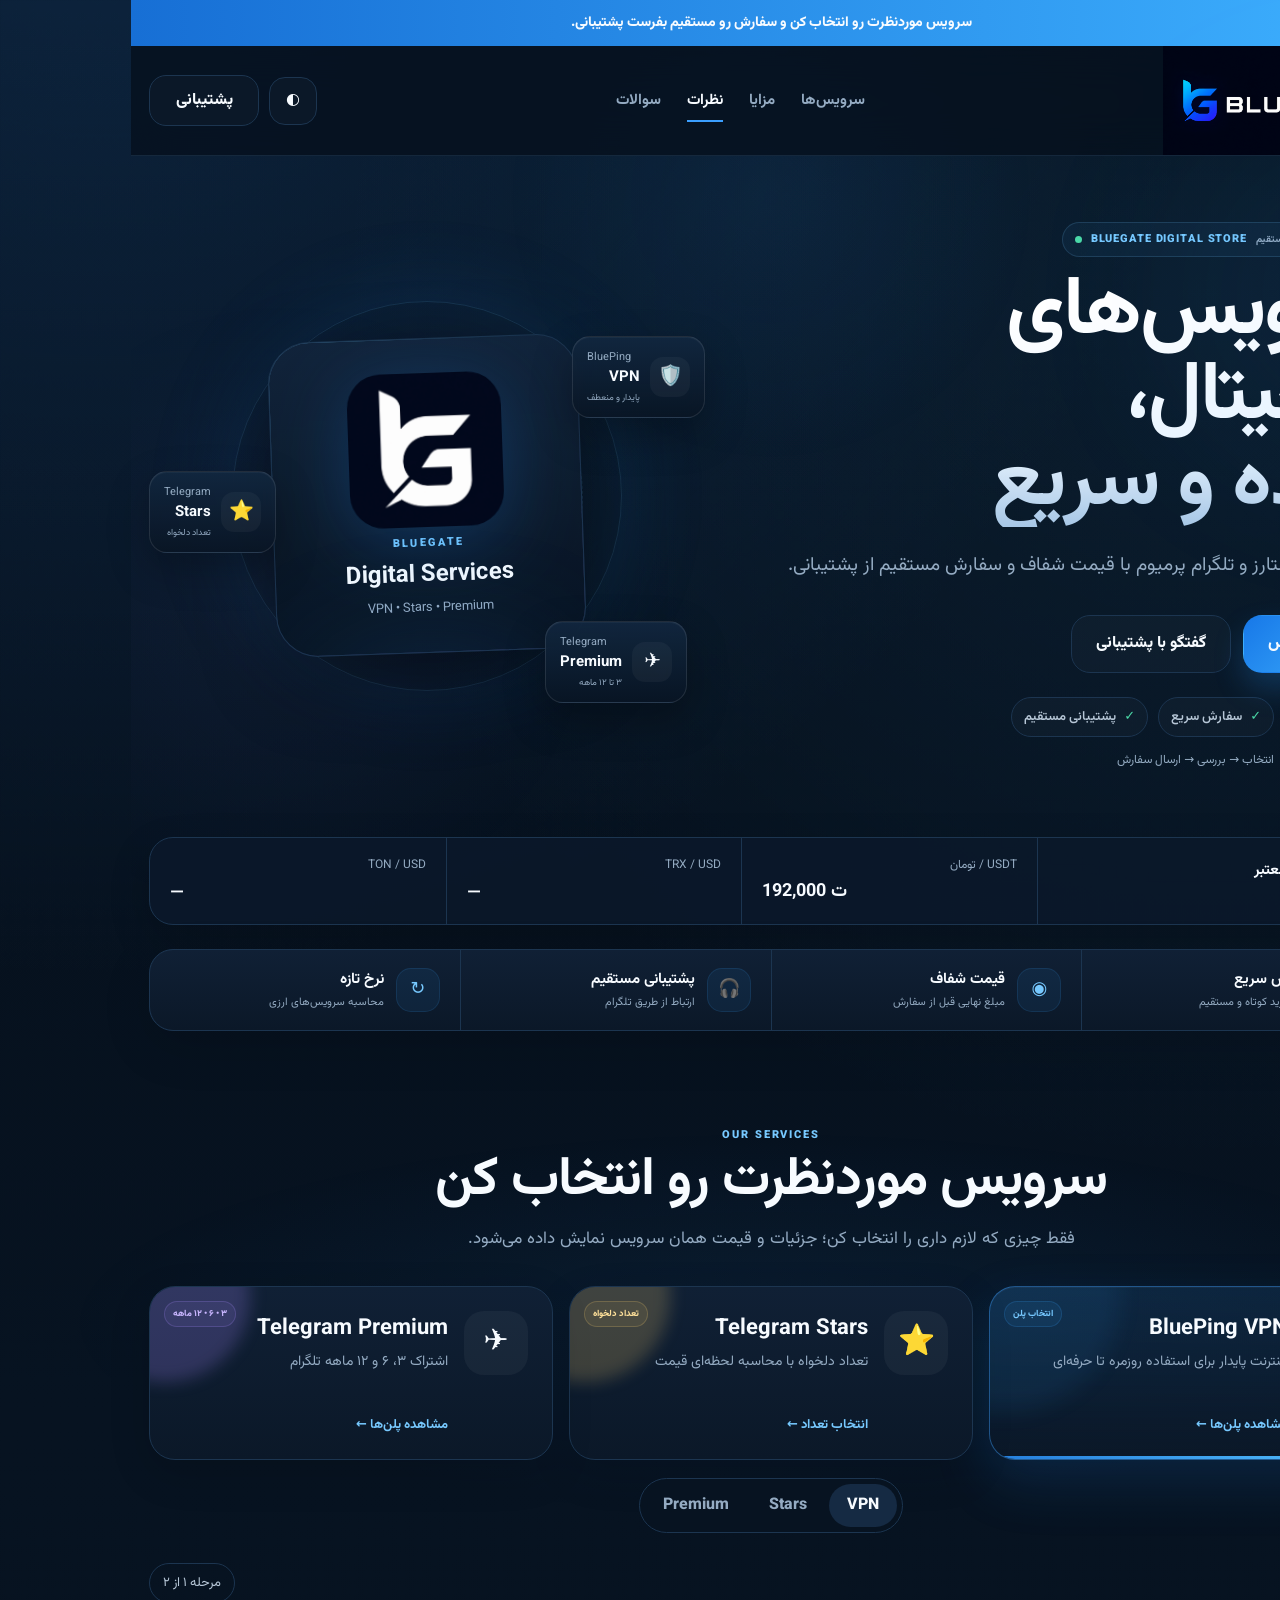
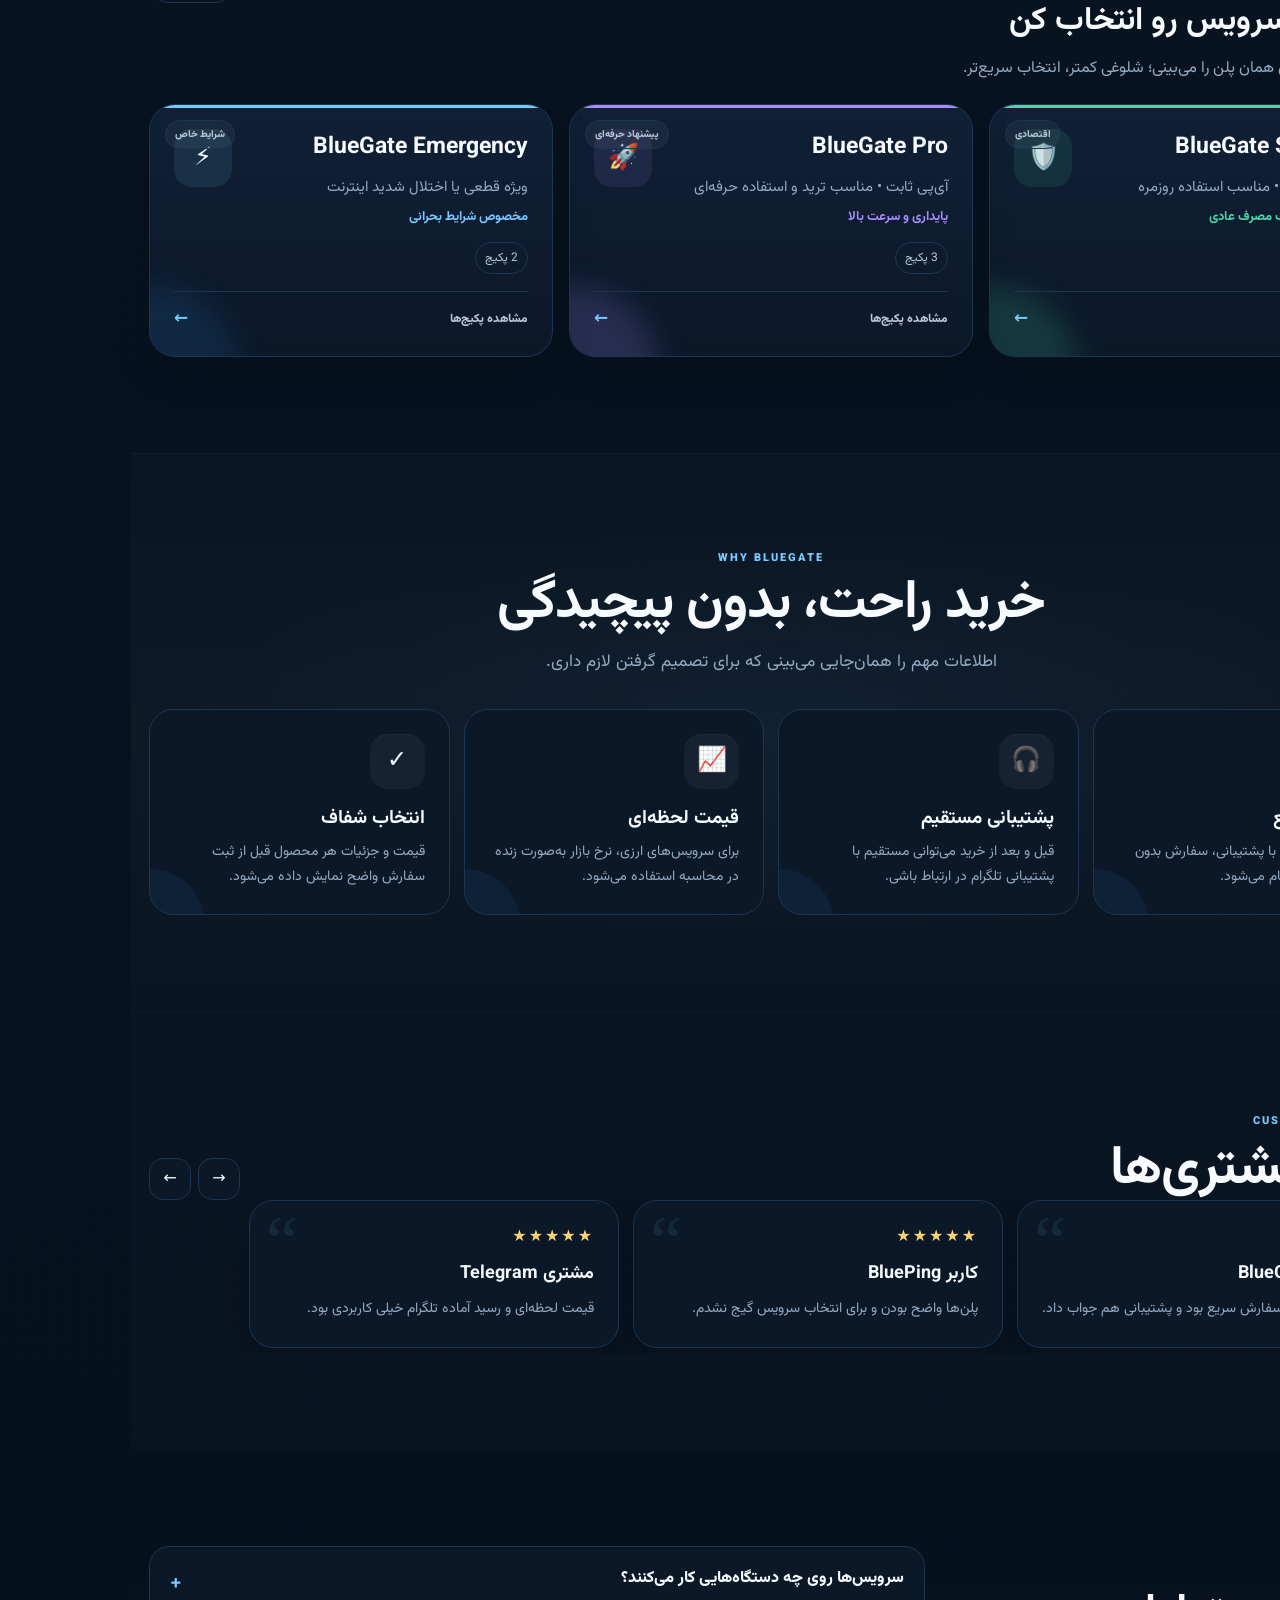
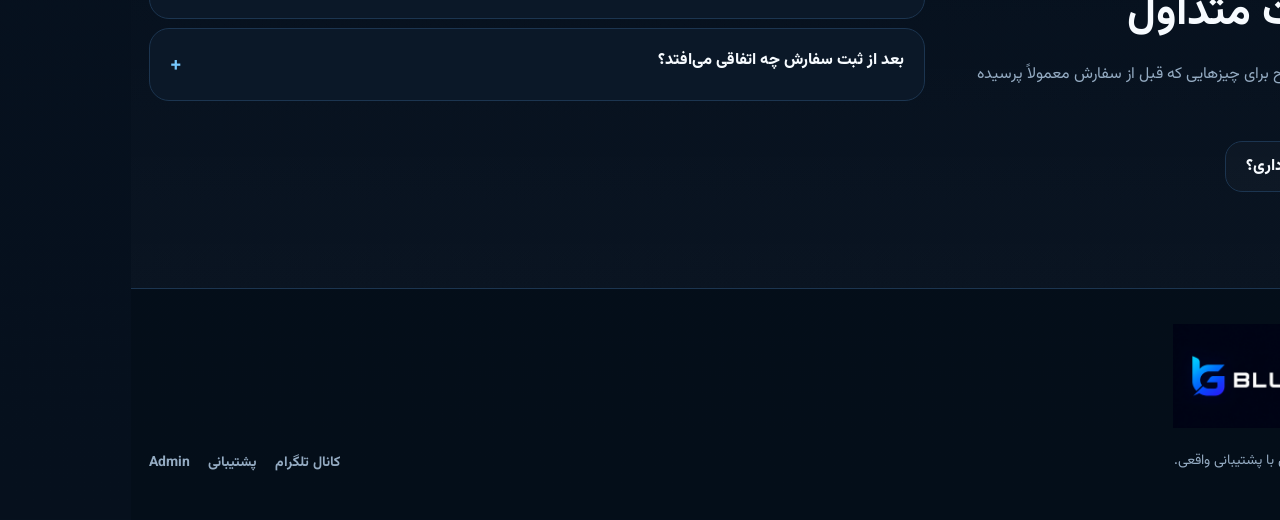
==== commit 31369b99: "Add files via upload" ====
--- a/index.html
+++ b/index.html
@@ -36,18 +36,18 @@
   <main id="top">
     <section class="hero shell">
       <div class="hero-copy">
-        <span class="kicker">BLUEGATE DIGITAL STORE</span>
+        <div class="hero-eyebrow"><span class="pulse-dot"></span><span>BLUEGATE DIGITAL STORE</span><b>خرید سریع • پشتیبانی مستقیم</b></div>
         <h1 id="heroTitle">سرویس‌های دیجیتال، ساده و سریع</h1>
         <p id="heroText">VPN، تلگرام استارز و تلگرام پرمیوم با قیمت شفاف و سفارش مستقیم از پشتیبانی.</p>
         <div class="hero-actions"><a class="btn primary xl" href="#products">انتخاب سرویس</a><a id="heroSupport" class="btn ghost xl" target="_blank" rel="noopener">گفتگو با پشتیبانی</a></div>
-        <div class="hero-trust"><span><i>✓</i> قیمت لحظه‌ای</span><span><i>✓</i> تحویل سریع</span><span><i>✓</i> پشتیبانی مستقیم</span></div>
+        <div class="hero-trust"><span><i>✓</i> قیمت شفاف</span><span><i>✓</i> سفارش سریع</span><span><i>✓</i> پشتیبانی مستقیم</span></div><div class="hero-microcopy"><span>بدون فرم‌های طولانی</span><i></i><span>انتخاب → بررسی → ارسال سفارش</span></div>
       </div>
       <div class="hero-visual" aria-hidden="true">
         <div class="brand-orbit"></div>
         <div class="brand-stage"><img src="assets/logo-mark.png" alt=""><div class="brand-stage-copy"><span>BLUEGATE</span><strong>Digital Services</strong><small>VPN • Stars • Premium</small></div></div>
-        <div class="floating-card fc-one"><span>🛡️</span><div><small>BluePing</small><strong>VPN</strong></div></div>
-        <div class="floating-card fc-two"><span>⭐</span><div><small>Telegram</small><strong>Stars</strong></div></div>
-        <div class="floating-card fc-three"><span>✈️</span><div><small>Telegram</small><strong>Premium</strong></div></div>
+        <div class="floating-card fc-one"><span>🛡️</span><div><small>BluePing</small><strong>VPN</strong><em>پایدار و منعطف</em></div></div>
+        <div class="floating-card fc-two"><span>⭐</span><div><small>Telegram</small><strong>Stars</strong><em>تعداد دلخواه</em></div></div>
+        <div class="floating-card fc-three"><span>✈️</span><div><small>Telegram</small><strong>Premium</strong><em>۳ تا ۱۲ ماهه</em></div></div>
       </div>
     </section>
 
@@ -58,13 +58,20 @@
       <div class="rate-cell"><span>TON / USD</span><strong id="tonRate" class="rate-loading">—</strong></div>
     </section>
 
+    <section class="shell conversion-strip" aria-label="مزایای خرید از BlueGate">
+      <div class="conversion-item"><span class="conversion-icon">⚡</span><div><strong>سفارش سریع</strong><small>مسیر خرید کوتاه و مستقیم</small></div></div>
+      <div class="conversion-item"><span class="conversion-icon">◉</span><div><strong>قیمت شفاف</strong><small>مبلغ نهایی قبل از سفارش</small></div></div>
+      <div class="conversion-item"><span class="conversion-icon">🎧</span><div><strong>پشتیبانی مستقیم</strong><small>ارتباط از طریق تلگرام</small></div></div>
+      <div class="conversion-item"><span class="conversion-icon">↻</span><div><strong>نرخ تازه</strong><small>محاسبه سرویس‌های ارزی</small></div></div>
+    </section>
+
     <section id="products" class="section shell products-section">
       <div class="section-head center-head"><span class="kicker">OUR SERVICES</span><h2>سرویس موردنظرت رو انتخاب کن</h2><p>فقط چیزی که لازم داری را انتخاب کن؛ جزئیات و قیمت همان سرویس نمایش داده می‌شود.</p></div>
 
       <div class="product-tabs" role="tablist" aria-label="محصولات">
-        <button class="product-tab active" data-target="vpnPanel" data-product="vpn" type="button"><span class="tab-icon vpn-icon">🛡️</span><span class="tab-copy"><strong>BluePing VPN</strong><small>اینترنت پایدار برای استفاده روزمره تا حرفه‌ای</small></span><b>مشاهده پلن‌ها ←</b></button>
-        <button class="product-tab" data-target="starsPanel" data-product="stars" type="button"><span class="tab-icon stars-icon">⭐</span><span class="tab-copy"><strong>Telegram Stars</strong><small>تعداد دلخواه با محاسبه لحظه‌ای قیمت</small></span><b>انتخاب تعداد ←</b></button>
-        <button class="product-tab" data-target="premiumPanel" data-product="premium" type="button"><span class="tab-icon premium-icon">✈️</span><span class="tab-copy"><strong>Telegram Premium</strong><small>اشتراک ۳، ۶ و ۱۲ ماهه تلگرام</small></span><b>مشاهده پلن‌ها ←</b></button>
+        <button class="product-tab active" data-target="vpnPanel" data-product="vpn" type="button"><span class="tab-badge">انتخاب پلن</span><span class="tab-icon vpn-icon">🛡️</span><span class="tab-copy"><strong>BluePing VPN</strong><small>اینترنت پایدار برای استفاده روزمره تا حرفه‌ای</small></span><b>مشاهده پلن‌ها ←</b></button>
+        <button class="product-tab" data-target="starsPanel" data-product="stars" type="button"><span class="tab-badge gold">تعداد دلخواه</span><span class="tab-icon stars-icon">⭐</span><span class="tab-copy"><strong>Telegram Stars</strong><small>تعداد دلخواه با محاسبه لحظه‌ای قیمت</small></span><b>انتخاب تعداد ←</b></button>
+        <button class="product-tab" data-target="premiumPanel" data-product="premium" type="button"><span class="tab-badge purple">۳ • ۶ • ۱۲ ماهه</span><span class="tab-icon premium-icon">✈️</span><span class="tab-copy"><strong>Telegram Premium</strong><small>اشتراک ۳، ۶ و ۱۲ ماهه تلگرام</small></span><b>مشاهده پلن‌ها ←</b></button>
       </div>
 
       <div class="service-nav-wrap"><div class="service-nav" id="serviceNav"><button class="active" data-service="vpn">VPN</button><button data-service="stars">Stars</button><button data-service="premium">Premium</button></div></div>
@@ -75,7 +82,7 @@
         <div id="vpnPackageStage" class="vpn-package-stage hidden">
           <div class="stage-head"><div><span class="eyebrow">پلن انتخاب‌شده</span><h4 id="vpnSelectedTitle">—</h4><p id="vpnSelectedSubtitle">—</p></div><button id="changeVpnPlan" class="btn ghost small" type="button">تغییر پلن</button></div>
           <div id="vpnPackageList" class="vpn-package-grid"></div>
-          <div id="vpnAction" class="selection-summary muted-selection"><div><span>یک پکیج انتخاب کن</span><strong id="vpnSelectionPrice">—</strong></div><button id="vpnBuy" class="btn primary" type="button" disabled>ادامه خرید</button></div>
+          <div id="vpnAction" class="selection-summary muted-selection"><div><span>یک پکیج انتخاب کن</span><strong id="vpnSelectionPrice">—</strong></div><button id="vpnBuy" class="btn primary" type="button" disabled>ادامه خرید</button></div><div class="purchase-reassurance"><span>✓ مبلغ قبل از ارسال مشخص است</span><span>✓ سفارش مستقیم برای پشتیبانی</span></div>
         </div>
       </div>
 
@@ -84,16 +91,16 @@
           <div class="config-head"><div><span class="kicker">TELEGRAM STARS</span><h3>تعداد استار رو انتخاب کن</h3><p>مقدار دلخواه را با اسلایدر یا عدد دقیق وارد کن.</p></div><div class="large-product-icon">⭐</div></div>
           <div class="star-amount"><button id="starsMinus" type="button" aria-label="کاهش">−</button><label><input id="starsInput" type="number"><span>Stars</span></label><button id="starsPlus" type="button" aria-label="افزایش">+</button></div>
           <div class="slider-shell"><input id="starsSlider" class="range" type="range"><div class="range-labels"><span id="starsMin">—</span><span id="starsMax">—</span></div></div>
-          <div id="starsPresets" class="presets"></div>
+          <div id="starsPresets" class="presets"></div><div class="config-hint"><span>✦</span><p>با تغییر تعداد، قیمت نهایی و معادل USDT / TRX / TON همان لحظه به‌روزرسانی می‌شود.</p></div>
           <div class="primary-price-card"><span>قیمت نهایی</span><div class="hero-price"><strong id="starsToman">—</strong><small>تومان</small></div><div class="secondary-currencies"><span><b id="starsUsdt">—</b> USDT</span><span><b id="starsTrx">—</b> TRX</span><span><b id="starsTon">—</b> TON</span></div></div>
-          <button id="starsBuy" class="btn primary xl full" type="button">ثبت سفارش Stars</button>
+          <button id="starsBuy" class="btn primary xl full purchase-cta" type="button"><span>ثبت سفارش Stars</span><b>←</b></button><div class="purchase-reassurance centered"><span>✓ بررسی سفارش قبل از ارسال</span><span>✓ اتصال مستقیم به تلگرام</span></div>
         </div>
       </div>
 
       <div id="premiumPanel" class="product-panel">
         <div class="panel-intro"><div><span class="kicker">TELEGRAM PREMIUM</span><h3>مدت اشتراک رو انتخاب کن</h3><p>یک پلن را انتخاب کن؛ قیمت اصلی تومان است و معادل ارزها زیر آن نمایش داده می‌شود.</p></div><span class="step-badge">یک انتخاب</span></div>
         <div id="premiumPlans" class="premium-grid"></div>
-        <div class="premium-action-wrap"><div class="selection-summary" id="premiumSelectionSummary"><div><span>پلن انتخاب‌شده</span><strong id="premiumSelectedLabel">هنوز انتخاب نشده</strong></div><div class="selection-price"><span id="premiumSelectedPrice">—</span><small>تومان</small></div><button id="premiumBuy" class="btn primary" type="button" disabled>ادامه خرید</button></div></div>
+        <div class="premium-action-wrap"><div class="selection-summary" id="premiumSelectionSummary"><div><span>پلن انتخاب‌شده</span><strong id="premiumSelectedLabel">هنوز انتخاب نشده</strong></div><div class="selection-price"><span id="premiumSelectedPrice">—</span><small>تومان</small></div><button id="premiumBuy" class="btn primary" type="button" disabled>ادامه خرید</button></div><div class="purchase-reassurance"><span>✓ قیمت نهایی به تومان</span><span>✓ معادل USDT / TRX / TON</span></div></div>
       </div>
     </section>
 
@@ -110,14 +117,14 @@
 
   <footer class="footer"><div class="shell footer-inner"><div class="footer-brand"><img src="assets/logo.png" alt="BlueGate"><p id="footerText">سرویس‌های دیجیتال با پشتیبانی واقعی.</p></div><div class="footer-links"><a id="footerChannel" target="_blank" rel="noopener">کانال تلگرام</a><a id="footerSupport" target="_blank" rel="noopener">پشتیبانی</a><a href="admin/">Admin</a></div></div></footer>
 
-  <div id="stickyCheckout" class="sticky-checkout hidden"><div class="sticky-copy"><small id="stickyProduct">انتخاب شما</small><strong id="stickyVariant">—</strong></div><div class="sticky-price"><strong id="stickyPrice">—</strong><small>تومان</small></div><button id="stickyBuy" class="btn primary" type="button">ثبت سفارش</button></div>
+  <div id="stickyCheckout" class="sticky-checkout hidden"><div class="sticky-copy"><small id="stickyProduct">انتخاب شما</small><strong id="stickyVariant">—</strong></div><div class="sticky-price"><strong id="stickyPrice">—</strong><small>تومان</small></div><button id="stickyBuy" class="btn primary sticky-cta" type="button"><span>ادامه خرید</span><b>←</b></button></div>
 
   <div id="checkoutModal" class="modal hidden" role="dialog" aria-modal="true" aria-labelledby="checkoutTitle">
     <div class="modal-backdrop" data-close="1"></div>
     <div class="modal-card">
       <div class="modal-grabber"></div>
       <button id="modalClose" class="modal-close" type="button" aria-label="بستن">×</button>
-      <div class="checkout-title"><span class="kicker">ORDER SUMMARY</span><h3 id="checkoutTitle">سفارش شما</h3><p>جزئیات را بررسی کن و بعد سفارش را مستقیم برای پشتیبانی بفرست.</p></div>
+      <div class="checkout-hero"><div id="checkoutProductIcon" class="checkout-product-icon">◆</div><div class="checkout-title"><span class="kicker">ORDER SUMMARY</span><h3 id="checkoutTitle">سفارش شما</h3><p>جزئیات را بررسی کن و بعد سفارش را مستقیم برای پشتیبانی بفرست.</p></div></div>
       <div class="receipt-id-row"><span>شماره سفارش</span><strong id="receiptId">—</strong></div>
       <div class="receipt-product-card"><div><span>محصول</span><strong id="receiptProduct">—</strong></div><div><span>انتخاب</span><strong id="receiptVariant">—</strong></div></div>
       <div class="receipt-body">
@@ -130,7 +137,7 @@
         <div class="receipt-meta"><span>نرخ تتر: <b id="receiptRate">—</b></span><span id="receiptTime">—</span></div>
       </div>
       <div class="modal-actions"><button id="copyReceipt" class="btn ghost" type="button">کپی رسید</button><a id="sendTelegram" class="btn primary" target="_blank" rel="noopener">ارسال سفارش در تلگرام</a></div>
-      <p class="telegram-hint">با زدن دکمه، تلگرام با متن آماده سفارش باز می‌شود.</p>
+      <div class="checkout-trust"><span>✓ مبلغ نهایی مشخص</span><span>✓ متن سفارش آماده</span><span>✓ ارسال مستقیم به پشتیبانی</span></div><p class="telegram-hint">با زدن دکمه، تلگرام با متن آماده سفارش باز می‌شود.</p>
     </div>
   </div>
 
--- a/css/store.css
+++ b/css/store.css
@@ -12,3 +12,29 @@
 @media(max-width:1100px){.hero{grid-template-columns:1fr;gap:30px}.hero-visual{order:-1;min-height:410px}.product-tabs,.vpn-plan-picker,.premium-grid{grid-template-columns:1fr}.vpn-package-grid{grid-template-columns:repeat(2,1fr)}.feature-grid{grid-template-columns:repeat(2,1fr)}.faq-layout{grid-template-columns:1fr}.faq-heading{position:static}.live-strip{grid-template-columns:repeat(2,1fr)}.live-strip-title{grid-column:1/-1}.tutorial-grid{grid-template-columns:1fr 1fr}}
 @media(max-width:820px){.shell{width:min(var(--shell),calc(100% - 24px))}.header-inner{min-height:76px}.brand-wordmark{width:190px}.desktop-nav,.header-support{display:none}.mobile-menu-btn{display:block}.hero{min-height:auto;padding:40px 0 78px}.hero h1{font-size:clamp(40px,12vw,58px)}.hero p{font-size:16px}.hero-visual{min-height:360px}.brand-orbit{width:315px;height:315px}.brand-stage{width:250px;min-height:250px}.brand-stage img{width:120px;height:120px}.brand-stage-copy strong{font-size:20px}.floating-card{padding:9px 10px}.fc-one{top:35px}.fc-two{top:170px}.fc-three{bottom:10px}.live-strip{margin-top:-22px}.service-nav-wrap{top:77px}.section{padding:76px 0}.product-tab{min-height:145px}.panel-intro{flex-direction:column}.vpn-package-stage{padding:18px}.selection-summary{grid-template-columns:1fr auto}.selection-summary .btn{grid-column:1/-1;width:100%}.configurator-card{padding:22px}.feature-grid,.tutorial-grid{grid-template-columns:1fr}.faq-heading h2{font-size:34px}.footer-inner{flex-direction:column;align-items:flex-start}.sticky-checkout{bottom:10px;width:calc(100% - 20px)}}
 @media(max-width:560px){body{font-size:15px}.announcement{font-size:12px}.brand-wordmark{width:164px}.header-actions{gap:6px}.icon-btn,.mobile-menu-btn{width:44px;height:44px}.hero{padding-top:22px}.hero-visual{min-height:300px}.brand-orbit{width:270px;height:270px}.brand-stage{width:214px;min-height:214px;padding:22px;border-radius:34px}.brand-stage img{width:100px;height:100px}.brand-stage-copy small{font-size:11px}.floating-card{font-size:12px}.floating-card>span{width:34px;height:34px}.fc-one{right:-5px}.fc-two{left:-5px}.fc-three{right:0}.hero-actions .btn{width:100%}.hero-trust span{font-size:11px}.live-strip{grid-template-columns:1fr}.live-strip-title{grid-column:auto}.live-strip>div{border-left:0;border-bottom:1px solid var(--line)}.live-strip>div:last-child{border-bottom:0}.center-head h2,.section-head h2{font-size:31px}.section-head p{font-size:14px}.product-tab{padding:18px;min-height:130px}.tab-icon{width:54px;height:54px;font-size:26px}.tab-copy strong{font-size:18px}.tab-copy small{font-size:12px}.service-nav{width:100%;justify-content:space-between}.service-nav button{flex:1;padding:8px 12px}.panel-intro h3{font-size:27px}.vpn-choice{padding:20px}.vpn-choice h4{font-size:21px}.vpn-package-grid{grid-template-columns:1fr}.stage-head{align-items:flex-start}.star-amount{grid-template-columns:50px 1fr 50px}.star-amount>button,.star-amount label{height:60px}.star-amount input{font-size:25px}.hero-price strong{font-size:38px}.primary-price-card{padding:18px}.premium-choice h4{font-size:24px}.feature-grid{grid-template-columns:1fr}.reviews-carousel{margin-left:-12px;padding-left:12px}.faq-q{font-size:15px}.sticky-checkout{grid-template-columns:1fr auto;padding:9px 10px}.sticky-copy{min-width:0}.sticky-copy strong{white-space:nowrap;overflow:hidden;text-overflow:ellipsis;max-width:170px}.sticky-price{display:none}.sticky-checkout .btn{min-height:46px;padding:10px 14px}.modal{align-items:end}.modal-card{width:100%;max-height:90vh;border-radius:28px 28px 0 0;padding:20px 18px 22px}.modal-grabber{display:block;width:44px;height:4px;border-radius:999px;background:var(--line2);margin:0 auto 14px}.modal-close{top:16px}.receipt-product-card{grid-template-columns:1fr}.modal-actions{flex-direction:column}.receipt-meta{flex-direction:column}.footer-brand img{width:190px}}
+
+
+/* Storefront v6 — conversion-focused visual polish */
+:root{--glow-blue:rgba(59,159,255,.28);--glow-purple:rgba(169,138,255,.22);--glow-gold:rgba(255,211,110,.20)}
+body::after{content:"";position:fixed;inset:0;pointer-events:none;z-index:-1;background:radial-gradient(circle at 50% 22%,rgba(44,134,225,.07),transparent 28%),radial-gradient(circle at 12% 68%,rgba(169,138,255,.04),transparent 25%)}
+.hero-copy{position:relative}.hero-copy::before{content:"";position:absolute;width:320px;height:320px;right:-120px;top:-90px;border-radius:50%;background:var(--glow-blue);filter:blur(110px);opacity:.28;pointer-events:none}
+.hero-eyebrow{display:inline-flex;align-items:center;gap:9px;padding:8px 12px;border:1px solid rgba(119,201,255,.16);border-radius:999px;background:rgba(59,159,255,.055);color:var(--blue2);font-size:11px;font-weight:900;letter-spacing:.08em;direction:ltr}.hero-eyebrow b{font-size:10px;font-weight:700;color:var(--muted);letter-spacing:0;direction:rtl}.pulse-dot{width:7px;height:7px;border-radius:50%;background:var(--green);box-shadow:0 0 0 0 rgba(75,216,167,.4);animation:pulse 2s infinite}@keyframes pulse{70%{box-shadow:0 0 0 9px rgba(75,216,167,0)}100%{box-shadow:0 0 0 0 rgba(75,216,167,0)}}
+.hero h1{background:linear-gradient(180deg,#fff 15%,#eaf5ff 68%,#a7c7e6);-webkit-background-clip:text;background-clip:text;color:transparent;text-wrap:balance}.light .hero h1{background:linear-gradient(180deg,#0d2135,#224c70);-webkit-background-clip:text;background-clip:text;color:transparent}
+.hero-actions .btn.primary{position:relative;overflow:hidden}.hero-actions .btn.primary::after,.purchase-cta::after,.sticky-cta::after{content:"";position:absolute;inset:0;background:linear-gradient(110deg,transparent 20%,rgba(255,255,255,.18) 45%,transparent 70%);transform:translateX(-120%);transition:.6s}.hero-actions .btn.primary:hover::after,.purchase-cta:hover::after,.sticky-cta:hover::after{transform:translateX(120%)}
+.hero-microcopy{display:flex;align-items:center;gap:10px;color:var(--muted);font-size:12px;margin-top:14px}.hero-microcopy i{width:4px;height:4px;border-radius:50%;background:var(--line2)}
+.brand-stage{overflow:hidden}.brand-stage::before{content:"";position:absolute;inset:-1px;border-radius:inherit;padding:1px;background:linear-gradient(145deg,rgba(119,201,255,.48),transparent 35%,rgba(169,138,255,.25));-webkit-mask:linear-gradient(#000 0 0) content-box,linear-gradient(#000 0 0);-webkit-mask-composite:xor;mask-composite:exclude;pointer-events:none}.brand-stage::after{content:"";position:absolute;inset:auto 15% -45% 15%;height:130px;background:#2f93f5;filter:blur(70px);opacity:.22}.brand-stage img{filter:drop-shadow(0 14px 35px rgba(30,128,222,.28))}
+.floating-card{border-color:rgba(255,255,255,.1)!important;background:linear-gradient(180deg,rgba(18,39,63,.92),rgba(9,21,36,.88))!important;box-shadow:0 16px 40px rgba(0,0,0,.25),inset 0 1px 0 rgba(255,255,255,.04);transition:transform .28s ease,border-color .28s ease}.floating-card:hover{transform:translateY(-5px) scale(1.02);border-color:rgba(119,201,255,.28)!important}.floating-card em{display:block;font-style:normal;font-size:9px;color:var(--muted);margin-top:2px}.fc-one{animation:floaty 5.4s ease-in-out infinite}.fc-two{animation:floaty 6.3s ease-in-out -1.2s infinite}.fc-three{animation:floaty 5.8s ease-in-out -2s infinite}@keyframes floaty{50%{transform:translateY(-8px)}}
+.conversion-strip{position:relative;z-index:3;display:grid;grid-template-columns:repeat(4,1fr);gap:1px;margin-top:24px;border:1px solid var(--line);border-radius:24px;overflow:hidden;background:var(--line);box-shadow:0 16px 50px rgba(0,0,0,.12)}.conversion-item{display:flex;align-items:center;gap:12px;padding:18px 20px;background:linear-gradient(180deg,var(--surface2),var(--surface))}.conversion-icon{flex:0 0 auto;width:44px;height:44px;border-radius:15px;display:grid;place-items:center;background:rgba(59,159,255,.08);border:1px solid rgba(59,159,255,.13);color:var(--blue2);font-size:18px}.conversion-item strong{display:block;font-size:15px}.conversion-item small{display:block;color:var(--muted);font-size:11px;margin-top:3px}
+.products-section{position:relative}.products-section::before{content:"";position:absolute;inset:8% -12% auto;height:420px;background:radial-gradient(ellipse at center,rgba(48,144,236,.08),transparent 65%);pointer-events:none}.center-head{position:relative}.center-head h2{text-wrap:balance}.product-tabs{position:relative}.product-tab{overflow:hidden;isolation:isolate;min-height:174px;box-shadow:0 14px 42px rgba(0,0,0,.14)}.product-tab::before{content:"";position:absolute;width:170px;height:170px;border-radius:50%;left:-70px;top:-75px;background:rgba(59,159,255,.08);filter:blur(8px);z-index:-1;transition:.28s}.product-tab[data-product=stars]::before{background:var(--glow-gold)}.product-tab[data-product=premium]::before{background:var(--glow-purple)}.product-tab:hover::before,.product-tab.active::before{transform:scale(1.35);opacity:1}.product-tab:hover{transform:translateY(-5px);box-shadow:0 24px 52px rgba(0,0,0,.2)}.product-tab.active{box-shadow:0 22px 55px rgba(27,114,203,.18),inset 0 1px 0 rgba(255,255,255,.04)}.tab-badge{position:absolute;top:14px;left:14px;padding:5px 8px;border-radius:999px;background:rgba(59,159,255,.08);border:1px solid rgba(59,159,255,.18);color:var(--blue2);font-size:9px;font-weight:800}.tab-badge.gold{color:#ffe19a;border-color:rgba(255,211,110,.2);background:rgba(255,211,110,.07)}.tab-badge.purple{color:#c9b6ff;border-color:rgba(169,138,255,.22);background:rgba(169,138,255,.07)}
+.vpn-choice{position:relative;overflow:hidden;isolation:isolate;box-shadow:0 14px 44px rgba(0,0,0,.14);transition:transform .22s ease,box-shadow .22s ease,border-color .22s ease}.vpn-choice::after{content:"";position:absolute;width:180px;height:180px;border-radius:50%;left:-90px;bottom:-110px;background:var(--plan-glow,rgba(59,159,255,.12));filter:blur(14px);z-index:-1}.vpn-choice[data-theme=green]{--plan-glow:rgba(75,216,167,.16)}.vpn-choice[data-theme=purple]{--plan-glow:rgba(169,138,255,.18)}.vpn-choice:hover{transform:translateY(-6px);box-shadow:0 26px 60px rgba(0,0,0,.22)}.vpn-choice.selected{box-shadow:0 25px 65px rgba(35,125,215,.22)}.vpn-ribbon{position:absolute;top:15px;left:15px;padding:6px 9px;border-radius:999px;background:rgba(255,255,255,.045);border:1px solid var(--line);color:var(--muted2);font-size:10px;font-weight:800}.vpn-choice-action{display:flex;align-items:center;justify-content:space-between;margin-top:17px;padding-top:14px;border-top:1px solid var(--line);font-size:12px;font-weight:800;color:var(--muted2)}.vpn-choice-action b{font-size:17px;color:var(--blue2);transition:.2s}.vpn-choice:hover .vpn-choice-action b{transform:translateX(-4px)}
+.vpn-package-stage{position:relative;overflow:hidden}.vpn-package-stage::before{content:"";position:absolute;inset:-160px auto auto -100px;width:300px;height:300px;border-radius:50%;background:rgba(59,159,255,.06);filter:blur(25px);pointer-events:none}.vpn-package{position:relative;overflow:hidden;min-height:170px;text-align:right;display:flex;flex-direction:column;align-items:flex-start;justify-content:flex-end;padding-top:42px!important;box-shadow:0 12px 34px rgba(0,0,0,.10);transition:.2s}.vpn-package:hover{transform:translateY(-4px);box-shadow:0 20px 45px rgba(0,0,0,.17)}.vpn-package.selected{transform:translateY(-3px);box-shadow:0 24px 50px rgba(33,127,220,.18)}.package-kicker{position:absolute;top:13px;right:14px;font-size:9px;font-weight:800;color:var(--muted);text-transform:uppercase}.package-label{font-size:18px!important;font-weight:850;color:var(--text)!important}.vpn-package strong{font-size:27px!important;margin-top:8px}.vpn-package em{font-style:normal;color:var(--muted);font-size:10px;margin-top:6px}.package-check{position:absolute;top:13px;left:14px;width:24px;height:24px;border-radius:50%;display:grid;place-items:center;background:rgba(75,216,167,.08);border:1px solid rgba(75,216,167,.16);color:transparent;font-style:normal;font-size:12px}.vpn-package.selected .package-check{color:#7be5bd;background:rgba(75,216,167,.14)}
+.purchase-reassurance{display:flex;align-items:center;justify-content:center;gap:18px;flex-wrap:wrap;margin-top:11px;color:var(--muted);font-size:10px}.purchase-reassurance span::first-letter{color:var(--green)}.purchase-reassurance.centered{margin-top:14px}.selection-summary{box-shadow:inset 0 1px 0 rgba(255,255,255,.03)}
+.configurator-card{position:relative;overflow:hidden;box-shadow:0 30px 80px rgba(0,0,0,.24)}.configurator-card::before{content:"";position:absolute;width:260px;height:260px;border-radius:50%;top:-130px;left:-70px;background:var(--glow-gold);filter:blur(30px);pointer-events:none}.large-product-icon{box-shadow:0 12px 35px rgba(255,196,62,.12),inset 0 1px 0 rgba(255,255,255,.06);animation:starBreath 3.2s ease-in-out infinite}@keyframes starBreath{50%{transform:scale(1.05);filter:brightness(1.08)}}.star-amount label{box-shadow:inset 0 1px 0 rgba(255,255,255,.03)}.star-amount input{transition:transform .18s}.star-amount input:focus{transform:scale(1.03)}.range{height:10px}.range::-webkit-slider-thumb{box-shadow:0 0 0 7px rgba(59,159,255,.12)}.preset{transition:.18s}.preset:hover{transform:translateY(-2px)}.preset.active{box-shadow:0 8px 24px rgba(59,159,255,.14)}.primary-price-card{position:relative;overflow:hidden}.primary-price-card::after{content:"";position:absolute;inset:auto -15% -80% 30%;height:180px;background:rgba(59,159,255,.15);filter:blur(55px)}.hero-price strong{letter-spacing:-1.2px;text-shadow:0 10px 35px rgba(59,159,255,.16)}.secondary-currencies span{background:rgba(255,255,255,.025);border:1px solid var(--line);border-radius:999px;padding:7px 10px}.config-hint{display:flex;gap:10px;align-items:flex-start;margin:12px 0 16px;padding:12px 14px;border-radius:16px;background:rgba(255,211,110,.045);border:1px solid rgba(255,211,110,.10)}.config-hint>span{color:var(--gold)}.config-hint p{margin:0;color:var(--muted);font-size:11px;line-height:1.8}.purchase-cta{position:relative;overflow:hidden}.purchase-cta b,.sticky-cta b{font-size:18px;transition:.2s}.purchase-cta:hover b,.sticky-cta:hover b{transform:translateX(-4px)}
+.premium-choice{position:relative;overflow:hidden;isolation:isolate;box-shadow:0 14px 44px rgba(0,0,0,.13);transition:.22s}.premium-choice::before{content:"";position:absolute;width:180px;height:180px;border-radius:50%;left:-90px;bottom:-110px;background:rgba(59,159,255,.09);z-index:-1}.premium-choice.featured::before{background:rgba(169,138,255,.17)}.premium-choice.best-value::before{background:rgba(75,216,167,.12)}.premium-choice:hover{transform:translateY(-7px);box-shadow:0 27px 62px rgba(0,0,0,.21)}.premium-choice.selected{transform:translateY(-5px);box-shadow:0 28px 70px rgba(59,159,255,.18)}.premium-badge{position:absolute;top:14px;left:14px;padding:6px 9px;border-radius:999px;border:1px solid var(--line);background:rgba(255,255,255,.04);color:var(--muted2);font-size:9px;font-weight:900}.premium-choice.featured .premium-badge{color:#d4c5ff;border-color:rgba(169,138,255,.26);background:rgba(169,138,255,.09)}.premium-choice.best-value .premium-badge{color:#8ce8c8;border-color:rgba(75,216,167,.22);background:rgba(75,216,167,.07)}.premium-main-price{font-size:36px!important;margin-top:10px}.premium-secondary{display:flex!important;gap:6px!important;flex-wrap:wrap!important}.premium-secondary span{padding:6px 8px;border-radius:999px;border:1px solid var(--line);background:rgba(255,255,255,.025);font-size:10px}.premium-select-copy{display:flex;justify-content:space-between;align-items:center;margin-top:15px;padding-top:13px;border-top:1px solid var(--line);color:var(--muted2);font-size:11px;font-weight:800}.premium-select-copy b{font-size:16px;color:var(--blue2);transition:.2s}.premium-choice:hover .premium-select-copy b{transform:translateX(-4px)}
+.why-section{position:relative;overflow:hidden}.why-section::before{content:"";position:absolute;inset:10% 0 auto;height:450px;background:radial-gradient(ellipse at center,rgba(59,159,255,.055),transparent 66%);pointer-events:none}.feature-card{position:relative;overflow:hidden;transition:.22s}.feature-card::after{content:"";position:absolute;width:110px;height:110px;border-radius:50%;left:-55px;bottom:-65px;background:rgba(59,159,255,.07)}.feature-card:hover{transform:translateY(-5px);border-color:var(--line2);box-shadow:0 20px 45px rgba(0,0,0,.13)}.feature-icon{box-shadow:inset 0 1px 0 rgba(255,255,255,.04)}
+.review-card{position:relative;overflow:hidden;box-shadow:0 14px 38px rgba(0,0,0,.12);transition:.22s}.review-card:hover{transform:translateY(-4px);border-color:var(--line2)}.review-quote{position:absolute;top:5px;left:16px;font-family:Georgia,serif;font-size:72px;line-height:1;color:rgba(119,201,255,.10)}
+.sticky-checkout{border-color:rgba(74,171,255,.34);box-shadow:0 24px 70px rgba(0,0,0,.42),0 0 0 1px rgba(255,255,255,.025) inset}.sticky-checkout::before{content:"";position:absolute;inset:-1px;border-radius:inherit;padding:1px;background:linear-gradient(90deg,rgba(59,159,255,.38),transparent 35%,rgba(169,138,255,.22));-webkit-mask:linear-gradient(#000 0 0) content-box,linear-gradient(#000 0 0);-webkit-mask-composite:xor;mask-composite:exclude;pointer-events:none}.sticky-cta{position:relative;overflow:hidden}
+.checkout-hero{display:flex;gap:14px;align-items:flex-start;padding-left:48px}.checkout-product-icon{width:54px;height:54px;flex:0 0 auto;border-radius:18px;display:grid;place-items:center;font-size:24px;border:1px solid var(--line);background:rgba(59,159,255,.07);box-shadow:inset 0 1px 0 rgba(255,255,255,.04)}.checkout-product-icon[data-scope=stars]{background:rgba(255,211,110,.07);border-color:rgba(255,211,110,.15)}.checkout-product-icon[data-scope=premium]{background:rgba(169,138,255,.08);border-color:rgba(169,138,255,.18)}.checkout-title{padding-left:0!important}.modal-card{box-shadow:0 34px 100px rgba(0,0,0,.48)}.receipt-total{padding:18px 16px!important;margin-top:2px;border:1px solid rgba(59,159,255,.14)!important;border-radius:18px;background:rgba(59,159,255,.045)}.receipt-total strong{font-size:32px!important}.checkout-trust{display:flex;justify-content:center;gap:8px;flex-wrap:wrap;margin-top:12px}.checkout-trust span{font-size:9px;color:var(--muted);padding:5px 7px;border:1px solid var(--line);border-radius:999px}.telegram-hint{margin-top:8px!important}.modal-actions .btn.primary{box-shadow:0 14px 30px rgba(39,142,240,.22)}
+@media(max-width:1100px){.conversion-strip{grid-template-columns:repeat(2,1fr)}}
+@media(max-width:560px){.hero-eyebrow b{display:none}.hero-microcopy{font-size:10px;flex-wrap:wrap}.conversion-strip{grid-template-columns:1fr}.conversion-item{padding:14px 16px}.conversion-icon{width:40px;height:40px}.product-tab{min-height:146px}.tab-badge{top:10px;left:10px}.vpn-ribbon,.premium-badge{top:12px;left:12px}.vpn-package{min-height:155px}.purchase-reassurance{gap:8px;font-size:9px}.secondary-currencies span{font-size:9px}.checkout-hero{padding-left:38px}.checkout-product-icon{width:46px;height:46px;border-radius:15px}.checkout-title h3{font-size:24px!important}.checkout-trust{justify-content:flex-start}.receipt-total strong{font-size:28px!important}}
+@media(prefers-reduced-motion:reduce){*,*::before,*::after{animation:none!important;transition:none!important;scroll-behavior:auto!important}}
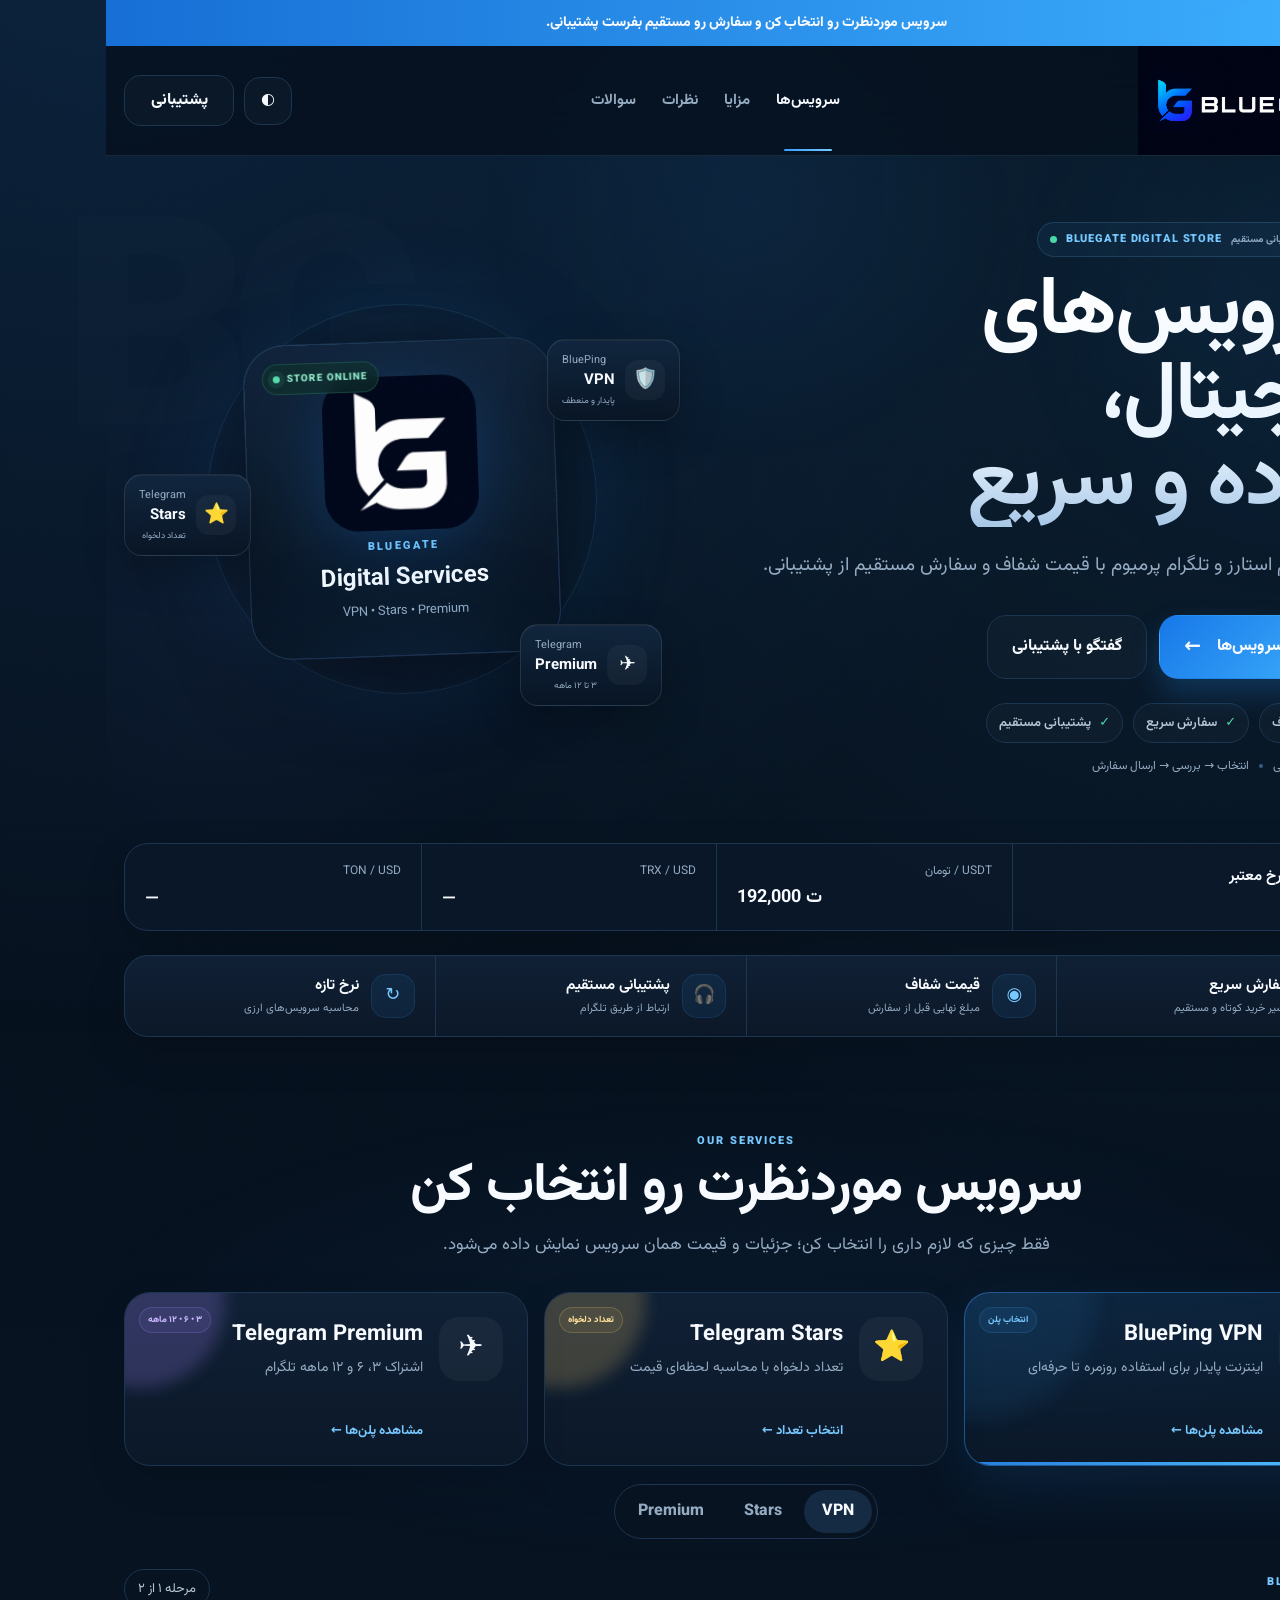
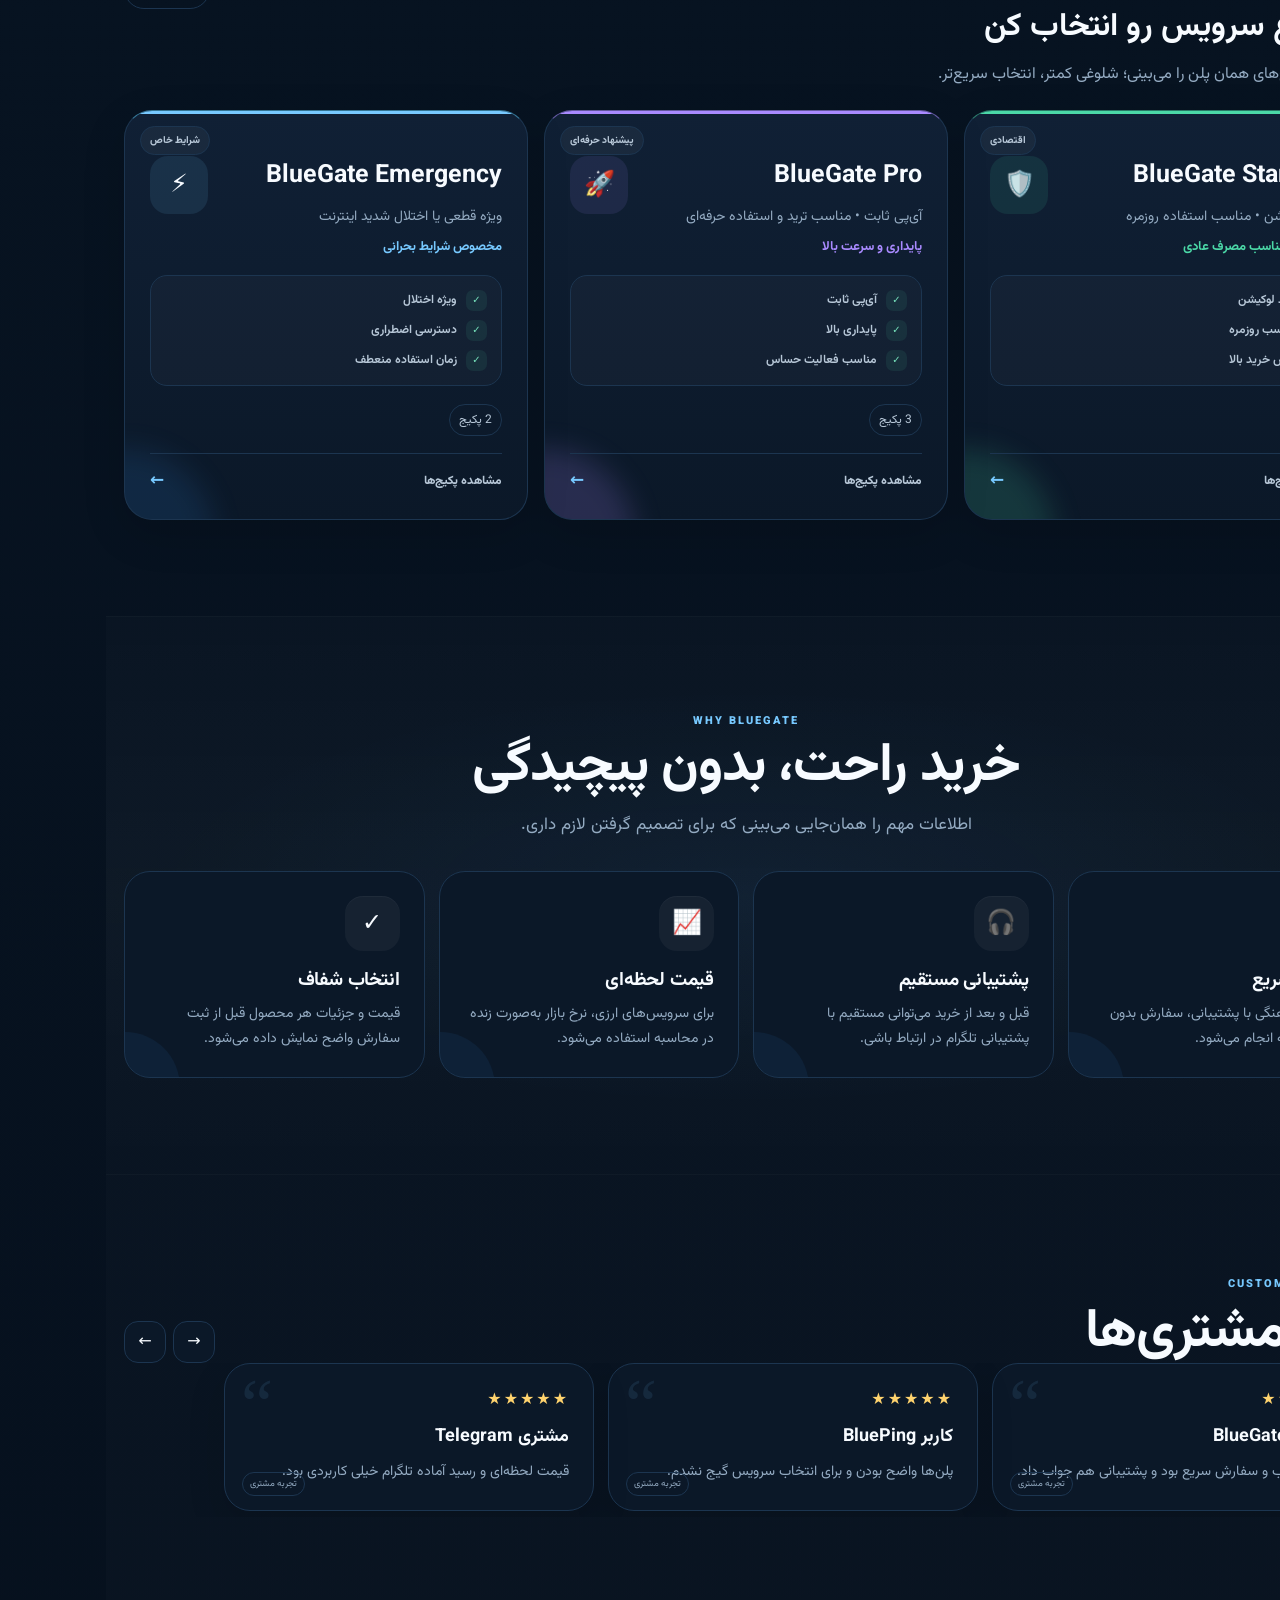
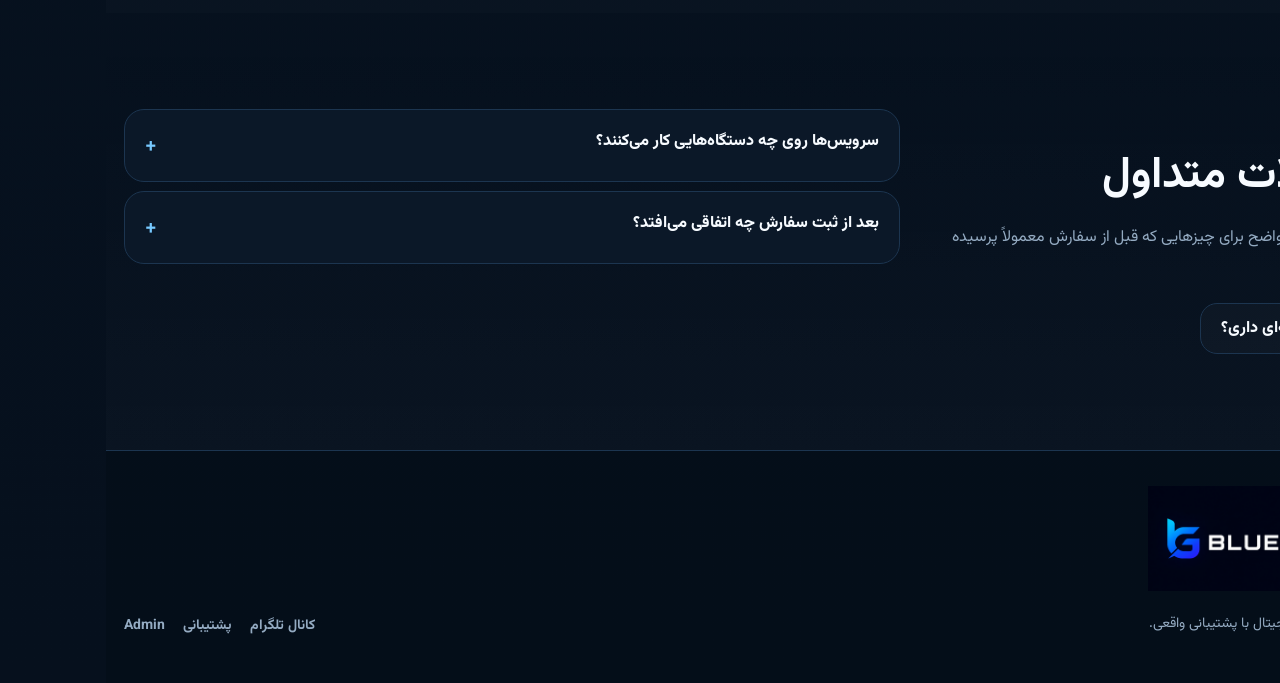
==== commit 54bdaf32: "Add files via upload" ====
--- a/index.html
+++ b/index.html
@@ -39,12 +39,12 @@
         <div class="hero-eyebrow"><span class="pulse-dot"></span><span>BLUEGATE DIGITAL STORE</span><b>خرید سریع • پشتیبانی مستقیم</b></div>
         <h1 id="heroTitle">سرویس‌های دیجیتال، ساده و سریع</h1>
         <p id="heroText">VPN، تلگرام استارز و تلگرام پرمیوم با قیمت شفاف و سفارش مستقیم از پشتیبانی.</p>
-        <div class="hero-actions"><a class="btn primary xl" href="#products">انتخاب سرویس</a><a id="heroSupport" class="btn ghost xl" target="_blank" rel="noopener">گفتگو با پشتیبانی</a></div>
+        <div class="hero-actions"><a class="btn primary xl hero-primary" href="#products"><span>مشاهده سرویس‌ها</span><b>←</b></a><a id="heroSupport" class="btn ghost xl" target="_blank" rel="noopener">گفتگو با پشتیبانی</a></div>
         <div class="hero-trust"><span><i>✓</i> قیمت شفاف</span><span><i>✓</i> سفارش سریع</span><span><i>✓</i> پشتیبانی مستقیم</span></div><div class="hero-microcopy"><span>بدون فرم‌های طولانی</span><i></i><span>انتخاب → بررسی → ارسال سفارش</span></div>
       </div>
       <div class="hero-visual" aria-hidden="true">
         <div class="brand-orbit"></div>
-        <div class="brand-stage"><img src="assets/logo-mark.png" alt=""><div class="brand-stage-copy"><span>BLUEGATE</span><strong>Digital Services</strong><small>VPN • Stars • Premium</small></div></div>
+        <div class="brand-stage"><img src="assets/logo-mark.png" alt=""><div class="brand-stage-copy"><span>BLUEGATE</span><strong>Digital Services</strong><small>VPN • Stars • Premium</small></div><span class="brand-live-badge"><i></i> STORE ONLINE</span></div>
         <div class="floating-card fc-one"><span>🛡️</span><div><small>BluePing</small><strong>VPN</strong><em>پایدار و منعطف</em></div></div>
         <div class="floating-card fc-two"><span>⭐</span><div><small>Telegram</small><strong>Stars</strong><em>تعداد دلخواه</em></div></div>
         <div class="floating-card fc-three"><span>✈️</span><div><small>Telegram</small><strong>Premium</strong><em>۳ تا ۱۲ ماهه</em></div></div>
@@ -92,6 +92,7 @@
           <div class="star-amount"><button id="starsMinus" type="button" aria-label="کاهش">−</button><label><input id="starsInput" type="number"><span>Stars</span></label><button id="starsPlus" type="button" aria-label="افزایش">+</button></div>
           <div class="slider-shell"><input id="starsSlider" class="range" type="range"><div class="range-labels"><span id="starsMin">—</span><span id="starsMax">—</span></div></div>
           <div id="starsPresets" class="presets"></div><div class="config-hint"><span>✦</span><p>با تغییر تعداد، قیمت نهایی و معادل USDT / TRX / TON همان لحظه به‌روزرسانی می‌شود.</p></div>
+          <div class="receive-summary"><div><span>مقدار دریافتی</span><strong><b id="starsReceive">—</b> Stars</strong></div><div><span>حداقل سفارش</span><strong><b id="starsMinimum">—</b> Stars</strong></div></div>
           <div class="primary-price-card"><span>قیمت نهایی</span><div class="hero-price"><strong id="starsToman">—</strong><small>تومان</small></div><div class="secondary-currencies"><span><b id="starsUsdt">—</b> USDT</span><span><b id="starsTrx">—</b> TRX</span><span><b id="starsTon">—</b> TON</span></div></div>
           <button id="starsBuy" class="btn primary xl full purchase-cta" type="button"><span>ثبت سفارش Stars</span><b>←</b></button><div class="purchase-reassurance centered"><span>✓ بررسی سفارش قبل از ارسال</span><span>✓ اتصال مستقیم به تلگرام</span></div>
         </div>
@@ -124,7 +125,7 @@
     <div class="modal-card">
       <div class="modal-grabber"></div>
       <button id="modalClose" class="modal-close" type="button" aria-label="بستن">×</button>
-      <div class="checkout-hero"><div id="checkoutProductIcon" class="checkout-product-icon">◆</div><div class="checkout-title"><span class="kicker">ORDER SUMMARY</span><h3 id="checkoutTitle">سفارش شما</h3><p>جزئیات را بررسی کن و بعد سفارش را مستقیم برای پشتیبانی بفرست.</p></div></div>
+      <div class="checkout-progress" aria-hidden="true"><span class="done"></span><span class="active"></span><span></span></div><div class="checkout-hero"><div id="checkoutProductIcon" class="checkout-product-icon"><img src="assets/logo-mark.png" alt=""></div><div class="checkout-title"><span class="kicker">ORDER SUMMARY</span><h3 id="checkoutTitle">سفارش شما</h3><p>جزئیات را بررسی کن و بعد سفارش را مستقیم برای پشتیبانی بفرست.</p></div></div>
       <div class="receipt-id-row"><span>شماره سفارش</span><strong id="receiptId">—</strong></div>
       <div class="receipt-product-card"><div><span>محصول</span><strong id="receiptProduct">—</strong></div><div><span>انتخاب</span><strong id="receiptVariant">—</strong></div></div>
       <div class="receipt-body">
--- a/css/store.css
+++ b/css/store.css
@@ -38,3 +38,23 @@
 @media(max-width:1100px){.conversion-strip{grid-template-columns:repeat(2,1fr)}}
 @media(max-width:560px){.hero-eyebrow b{display:none}.hero-microcopy{font-size:10px;flex-wrap:wrap}.conversion-strip{grid-template-columns:1fr}.conversion-item{padding:14px 16px}.conversion-icon{width:40px;height:40px}.product-tab{min-height:146px}.tab-badge{top:10px;left:10px}.vpn-ribbon,.premium-badge{top:12px;left:12px}.vpn-package{min-height:155px}.purchase-reassurance{gap:8px;font-size:9px}.secondary-currencies span{font-size:9px}.checkout-hero{padding-left:38px}.checkout-product-icon{width:46px;height:46px;border-radius:15px}.checkout-title h3{font-size:24px!important}.checkout-trust{justify-content:flex-start}.receipt-total strong{font-size:28px!important}}
 @media(prefers-reduced-motion:reduce){*,*::before,*::after{animation:none!important;transition:none!important;scroll-behavior:auto!important}}
+
+
+/* BlueGate Storefront v7 — detail polish */
+:root{--space-1:8px;--space-2:12px;--space-3:16px;--space-4:24px;--space-5:32px;--space-6:48px;--space-7:64px;--space-8:96px;--ease:cubic-bezier(.22,.8,.25,1);--fast:120ms;--normal:180ms;--slow:260ms}
+::selection{background:rgba(78,171,255,.28);color:#fff}button,a,input{outline:none}button:focus-visible,a:focus-visible,input:focus-visible{box-shadow:0 0 0 3px rgba(103,194,255,.18),0 0 0 1px var(--blue2);outline:none}
+.site-header{transition:min-height var(--slow) var(--ease),background var(--slow) var(--ease),box-shadow var(--slow) var(--ease),border-color var(--slow) var(--ease)}.site-header.scrolled{background:rgba(5,13,23,.9);box-shadow:0 12px 42px rgba(0,0,0,.16);border-color:rgba(84,148,205,.2)}.site-header.scrolled .header-inner{min-height:72px}.site-header.scrolled .brand-wordmark{transform:scale(.94);transform-origin:right center}.brand-wordmark{transition:transform var(--slow) var(--ease)}
+.desktop-nav a{position:relative}.desktop-nav a::after{content:"";position:absolute;right:50%;left:50%;bottom:-9px;height:2px;border-radius:999px;background:linear-gradient(90deg,var(--blue),var(--blue2));transition:right var(--normal),left var(--normal)}.desktop-nav a.active::after,.desktop-nav a:hover::after{right:8px;left:8px}
+.hero{position:relative}.hero::before{content:"BG";position:absolute;left:-5%;top:7%;font:900 clamp(160px,23vw,340px)/1 Vazirmatn;color:rgba(255,255,255,.012);letter-spacing:-.08em;pointer-events:none}.hero-primary{gap:16px}.hero-primary b{font-size:20px;transition:transform var(--normal) var(--ease)}.hero-primary:hover b{transform:translateX(-5px)}.brand-stage{position:relative}.brand-live-badge{position:absolute;top:18px;left:18px;display:flex;align-items:center;gap:7px;padding:7px 10px;border:1px solid rgba(82,219,171,.18);border-radius:999px;background:rgba(15,51,41,.55);font-size:10px;font-weight:900;letter-spacing:.1em;color:#8de9c8;direction:ltr;backdrop-filter:blur(8px)}.brand-live-badge i{width:7px;height:7px;border-radius:50%;background:#57dcae;box-shadow:0 0 0 5px rgba(87,220,174,.09)}
+.products-section{position:relative}.products-section::before{content:"";position:absolute;inset:3% -10% auto;height:520px;background:radial-gradient(ellipse at center,rgba(58,151,255,.055),transparent 65%);pointer-events:none}.product-tab{box-shadow:0 15px 42px rgba(0,0,0,.11);transition:transform var(--normal) var(--ease),border-color var(--normal),box-shadow var(--normal)}.product-tab:hover{transform:translateY(-5px);box-shadow:0 25px 58px rgba(0,0,0,.19)}.product-tab.active{box-shadow:0 22px 56px rgba(35,124,214,.13)}
+.vpn-choice{border-radius:28px!important;padding:25px!important}.vpn-choice[data-theme=green]{border-top-color:rgba(73,215,165,.5)}.vpn-choice[data-theme=purple]{border-top-color:rgba(169,138,255,.55)}.vpn-choice[data-theme=blue]{border-top-color:rgba(85,192,236,.55)}.vpn-choice-head{margin-top:20px}.vpn-choice-head h4{font-size:25px!important}.vpn-choice-head p{font-size:14px!important;line-height:1.9!important}.vpn-benefits{display:grid;gap:9px;margin:18px 0;padding:14px;border:1px solid var(--line);border-radius:17px;background:rgba(255,255,255,.025)}.vpn-benefits span{display:flex;align-items:center;gap:9px;font-size:12px;color:var(--muted2);font-weight:650}.vpn-benefits i{width:21px;height:21px;border-radius:7px;display:grid;place-items:center;background:rgba(73,215,165,.09);color:#78e4bd;font-style:normal;font-size:10px}.vpn-choice.selected .vpn-benefits{border-color:rgba(88,177,255,.2)}
+.vpn-package{border-radius:22px!important}.vpn-package::after{content:"";position:absolute;inset:auto -20% -65% 20%;height:140px;background:rgba(59,159,255,.07);filter:blur(45px);pointer-events:none}.vpn-package.selected{border-color:rgba(84,179,255,.54)!important;background:linear-gradient(180deg,rgba(61,159,255,.11),rgba(255,255,255,.025))!important}.selection-summary{border-radius:22px!important}.selection-summary:not(.muted-selection){border-color:rgba(66,169,255,.32)!important;box-shadow:0 14px 40px rgba(37,119,196,.10)}
+.configurator-card{border-radius:32px!important}.receive-summary{display:grid;grid-template-columns:1fr 1fr;gap:10px;margin:14px 0}.receive-summary>div{display:flex;align-items:center;justify-content:space-between;gap:12px;padding:14px 16px;border:1px solid var(--line);border-radius:18px;background:rgba(255,255,255,.025)}.receive-summary span{font-size:11px;color:var(--muted)}.receive-summary strong{font-size:13px}.receive-summary b{font-size:16px;color:var(--text)}.primary-price-card{border-radius:25px!important}.hero-price strong{font-variant-numeric:tabular-nums}.range::-webkit-slider-thumb{transition:transform var(--fast),box-shadow var(--fast)}.range:active::-webkit-slider-thumb{transform:scale(1.16);box-shadow:0 0 0 10px rgba(59,159,255,.13)}
+.premium-grid{align-items:stretch}.premium-choice{border-radius:28px!important;padding:28px 24px!important}.premium-choice.featured{transform:translateY(-8px);border-color:rgba(169,138,255,.46)!important}.premium-choice.featured:hover{transform:translateY(-12px)}.premium-symbol{width:58px!important;height:58px!important;border-radius:18px!important}.premium-choice h4{font-size:27px!important}.premium-main-price{font-variant-numeric:tabular-nums}.monthly-equivalent{margin-top:-2px;padding:9px 11px;border-radius:12px;background:rgba(255,255,255,.025);color:var(--muted);font-size:10px}.monthly-equivalent b{color:var(--text);font-size:12px}.premium-benefits{display:grid;gap:8px;margin:16px 0}.premium-benefits span{font-size:11px;color:var(--muted2)}.premium-choice.selected{border-color:rgba(78,174,255,.62)!important}.premium-choice.selected::after{content:"انتخاب شد";position:absolute;right:18px;bottom:17px;padding:5px 8px;border-radius:999px;background:rgba(77,211,162,.09);border:1px solid rgba(77,211,162,.19);font-size:9px;color:#83e6c2;font-weight:900}
+.conversion-strip{box-shadow:0 16px 44px rgba(0,0,0,.12)}.conversion-item{transition:background var(--normal),transform var(--normal)}.conversion-item:hover{background:rgba(255,255,255,.025);transform:translateY(-2px)}.feature-card{border-radius:26px!important}.feature-card h3{letter-spacing:-.2px}.review-card{border-radius:26px!important}.review-card::after{content:"تجربه مشتری";position:absolute;left:17px;bottom:14px;font-size:9px;color:var(--muted);border:1px solid var(--line);padding:4px 7px;border-radius:999px}.reviews-grid{scroll-padding-inline:20px}
+.faq-item{transition:border-color var(--normal),background var(--normal),transform var(--normal)}.faq-item:hover{border-color:var(--line2)}.faq-item.open{border-color:rgba(76,169,255,.26)!important;background:linear-gradient(180deg,rgba(58,154,244,.055),rgba(255,255,255,.015))!important}.faq-q b{transition:transform var(--normal) var(--ease),color var(--normal)}.faq-item.open .faq-q b{transform:rotate(45deg);color:#83ccff}.faq-a{max-width:860px}
+.sticky-checkout{backdrop-filter:blur(22px);border-radius:24px!important}.sticky-price strong{font-variant-numeric:tabular-nums}.sticky-cta{min-width:142px}.sticky-checkout:not(.hidden){animation:stickyIn var(--slow) var(--ease)}@keyframes stickyIn{from{opacity:0;transform:translate(-50%,18px) scale(.98)}to{opacity:1;transform:translate(-50%,0) scale(1)}}
+.modal-card{border-radius:30px!important}.checkout-progress{display:flex;gap:6px;margin:0 auto 18px;width:min(260px,70%)}.checkout-progress span{height:4px;flex:1;border-radius:999px;background:rgba(255,255,255,.08)}.checkout-progress .done{background:#57dcae}.checkout-progress .active{background:linear-gradient(90deg,var(--blue),var(--blue2))}.checkout-product-icon{overflow:hidden}.checkout-product-icon img{width:100%;height:100%;object-fit:cover}.receipt-product-card{border-radius:20px!important}.discount-box input:focus{border-color:rgba(82,179,255,.55)!important}.telegram-hint{text-align:center!important;color:var(--muted)!important}
+.empty-state{border-radius:22px!important;padding:26px!important;background:linear-gradient(180deg,rgba(255,255,255,.025),rgba(255,255,255,.012))!important}.empty-state::before{content:"BG";display:grid;place-items:center;width:44px;height:44px;border-radius:14px;margin:0 auto 12px;border:1px solid var(--line);color:var(--blue2);font-weight:900;font-size:12px;background:rgba(55,154,243,.06)}
+@media(max-width:900px){.premium-choice.featured{transform:none}.premium-choice.featured:hover{transform:translateY(-5px)}.hero::before{display:none}.receive-summary{grid-template-columns:1fr}.vpn-benefits{grid-template-columns:1fr}.brand-live-badge{top:12px;left:12px}}
+@media(max-width:560px){.site-header.scrolled .header-inner{min-height:64px}.vpn-choice{padding:21px!important}.premium-choice{padding:24px 20px!important}.premium-choice h4{font-size:24px!important}.receive-summary>div{padding:12px 14px}.sticky-checkout{border-radius:20px 20px 0 0!important}.modal-card{border-radius:26px 26px 0 0!important}.checkout-progress{margin-bottom:14px}}
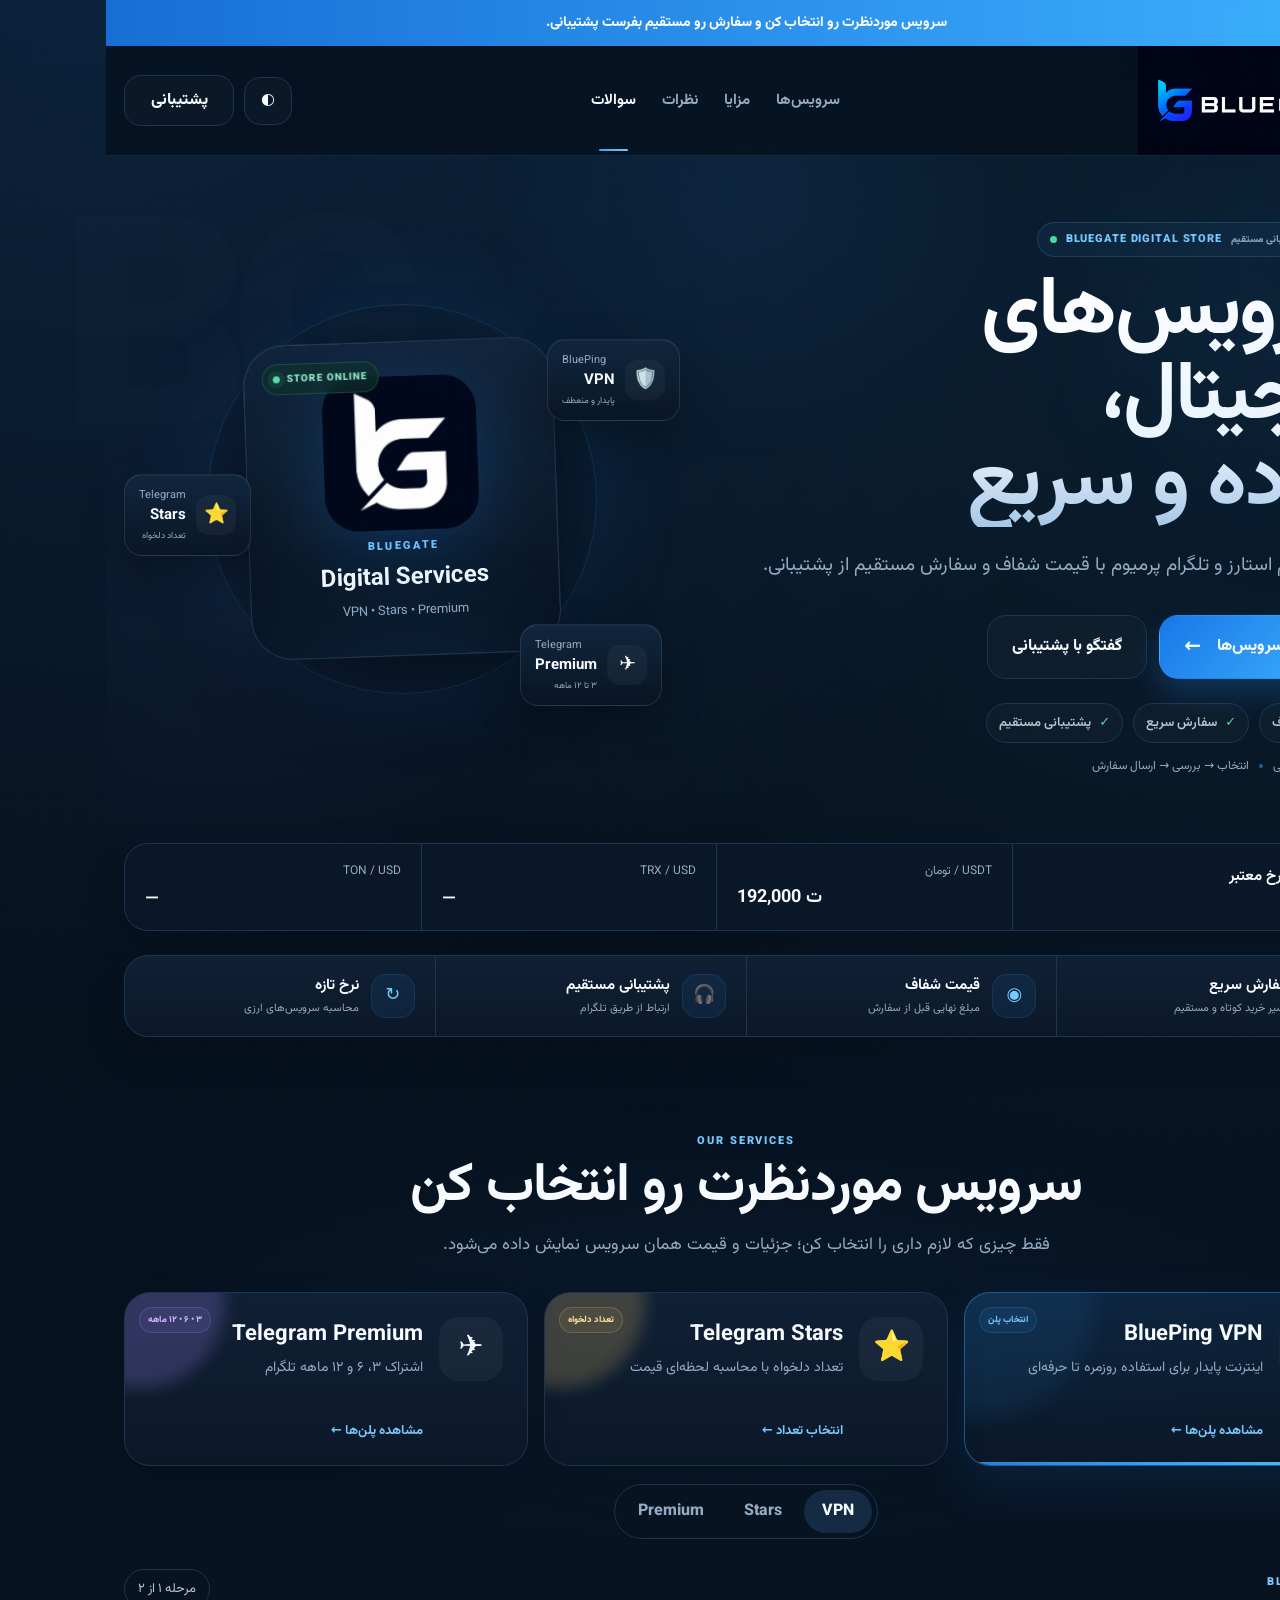
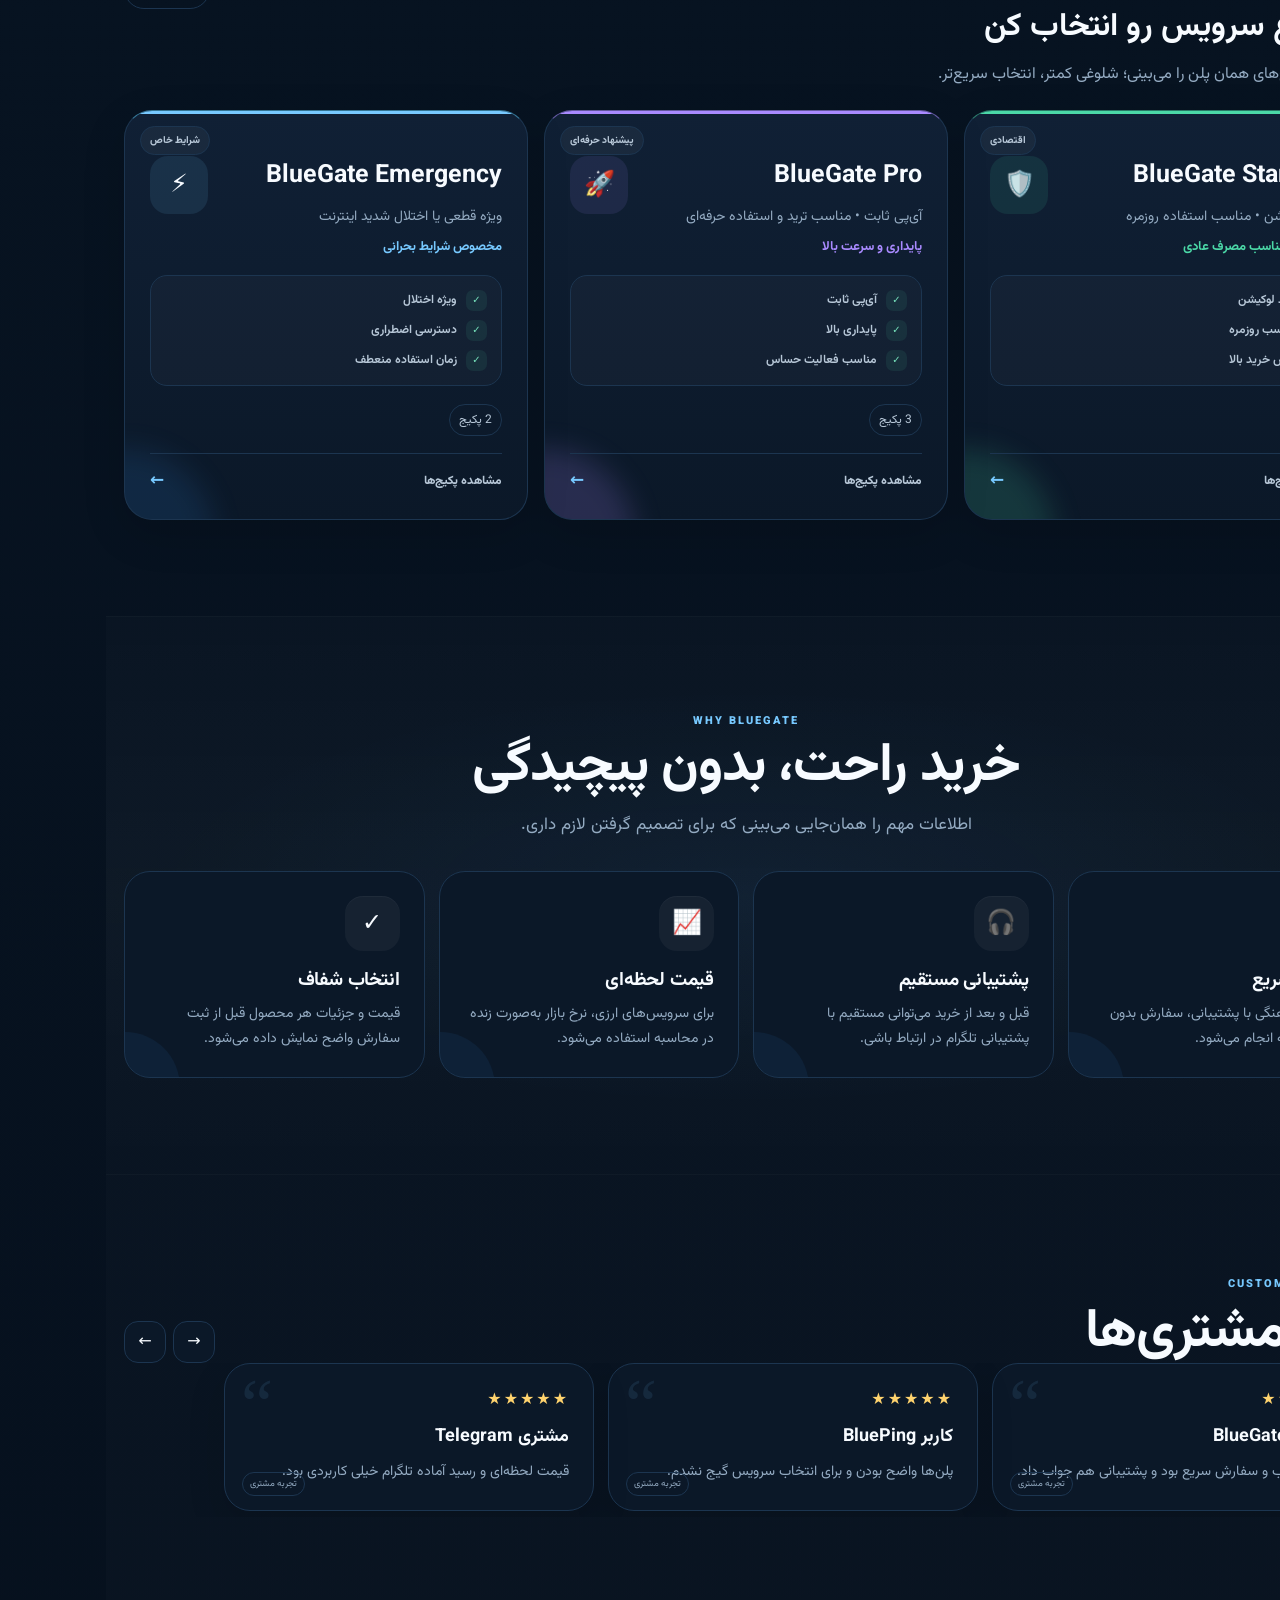
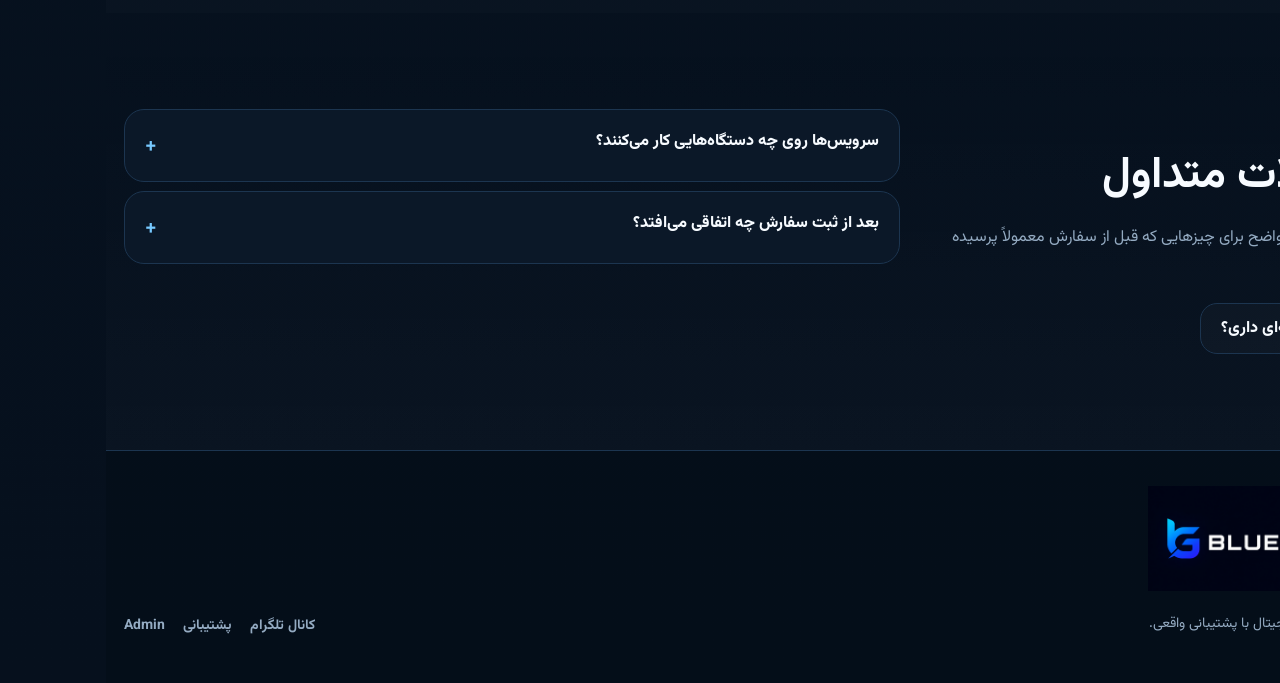
==== commit 4ed31431: "Add files via upload" ====
--- a/index.html
+++ b/index.html
@@ -122,23 +122,73 @@
 
   <div id="checkoutModal" class="modal hidden" role="dialog" aria-modal="true" aria-labelledby="checkoutTitle">
     <div class="modal-backdrop" data-close="1"></div>
-    <div class="modal-card">
+    <div class="modal-card checkout-card-v8">
       <div class="modal-grabber"></div>
       <button id="modalClose" class="modal-close" type="button" aria-label="بستن">×</button>
-      <div class="checkout-progress" aria-hidden="true"><span class="done"></span><span class="active"></span><span></span></div><div class="checkout-hero"><div id="checkoutProductIcon" class="checkout-product-icon"><img src="assets/logo-mark.png" alt=""></div><div class="checkout-title"><span class="kicker">ORDER SUMMARY</span><h3 id="checkoutTitle">سفارش شما</h3><p>جزئیات را بررسی کن و بعد سفارش را مستقیم برای پشتیبانی بفرست.</p></div></div>
-      <div class="receipt-id-row"><span>شماره سفارش</span><strong id="receiptId">—</strong></div>
-      <div class="receipt-product-card"><div><span>محصول</span><strong id="receiptProduct">—</strong></div><div><span>انتخاب</span><strong id="receiptVariant">—</strong></div></div>
-      <div class="receipt-body">
-        <div class="receipt-row"><span>قیمت</span><strong id="receiptSubtotal">—</strong></div>
-        <div id="discountRow" class="receipt-row hidden"><span>تخفیف</span><strong id="receiptDiscount">—</strong></div>
-        <div class="discount-box"><label>کد تخفیف<input id="discountInput" type="text" placeholder="مثلاً WELCOME10"></label><button id="discountApply" class="btn ghost small" type="button">اعمال</button></div>
-        <div id="discountMessage" class="discount-message"></div>
-        <div class="receipt-total"><span>مبلغ نهایی</span><div><strong id="receiptTotal">—</strong><small>تومان</small></div></div>
+
+      <div class="checkout-steps" aria-label="مراحل سفارش">
+        <div class="checkout-step done"><span>1</span><b>انتخاب</b></div>
+        <i></i>
+        <div class="checkout-step active"><span>2</span><b>تأیید سفارش</b></div>
+        <i></i>
+        <div class="checkout-step"><span>3</span><b>تلگرام</b></div>
+      </div>
+
+      <div class="checkout-success-head">
+        <div class="checkout-ready-icon" aria-hidden="true"><span>✓</span></div>
+        <div>
+          <span class="checkout-status-label">آماده ثبت سفارش</span>
+          <h3 id="checkoutTitle">یک قدم تا تکمیل سفارش</h3>
+          <p>جزئیات انتخابت را بررسی کن؛ بعد سفارش با متن آماده در تلگرام باز می‌شود.</p>
+        </div>
+      </div>
+
+      <section class="checkout-product-summary">
+        <div id="checkoutProductIcon" class="checkout-product-icon" aria-hidden="true"><img src="assets/logo-mark.png" alt=""></div>
+        <div class="checkout-product-copy">
+          <small>محصول انتخاب‌شده</small>
+          <strong id="receiptProduct">—</strong>
+          <span id="receiptVariant">—</span>
+        </div>
+        <div id="scopeBadge" class="scope-badge">BlueGate</div>
+      </section>
+
+      <div id="productHighlights" class="checkout-highlights"></div>
+
+      <section class="checkout-price-panel">
+        <div class="checkout-price-eyebrow">مبلغ نهایی</div>
+        <div class="checkout-grand-total"><strong id="receiptTotal">—</strong><span>تومان</span></div>
+        <div id="checkoutSaving" class="checkout-saving hidden"></div>
         <div class="receipt-crypto"><span id="receiptUsdt">—</span><span id="receiptTrx">—</span><span id="receiptTon">—</span></div>
-        <div class="receipt-meta"><span>نرخ تتر: <b id="receiptRate">—</b></span><span id="receiptTime">—</span></div>
+      </section>
+
+      <section class="checkout-details-card">
+        <div class="checkout-detail-row"><span>قیمت پایه</span><strong id="receiptSubtotal">—</strong></div>
+        <div id="discountRow" class="checkout-detail-row discount-applied hidden"><span>تخفیف</span><strong id="receiptDiscount">—</strong></div>
+        <div class="checkout-detail-row order-id-line"><span>کد سفارش</span><div><strong id="receiptId">—</strong><button id="copyOrderId" type="button" class="mini-copy" aria-label="کپی کد سفارش">کپی</button></div></div>
+        <div class="checkout-detail-row subtle"><span>زمان ایجاد</span><strong id="receiptTime">—</strong></div>
+      </section>
+
+      <div class="discount-collapsible">
+        <button id="discountToggle" class="discount-toggle" type="button" aria-expanded="false"><span>کد تخفیف داری؟</span><b>＋</b></button>
+        <div id="discountPanel" class="discount-panel hidden">
+          <div class="discount-box"><label>کد تخفیف<input id="discountInput" type="text" placeholder="مثلاً WELCOME10" autocomplete="off"></label><button id="discountApply" class="btn ghost small" type="button">اعمال</button></div>
+          <div id="discountMessage" class="discount-message"></div>
+        </div>
       </div>
-      <div class="modal-actions"><button id="copyReceipt" class="btn ghost" type="button">کپی رسید</button><a id="sendTelegram" class="btn primary" target="_blank" rel="noopener">ارسال سفارش در تلگرام</a></div>
-      <div class="checkout-trust"><span>✓ مبلغ نهایی مشخص</span><span>✓ متن سفارش آماده</span><span>✓ ارسال مستقیم به پشتیبانی</span></div><p class="telegram-hint">با زدن دکمه، تلگرام با متن آماده سفارش باز می‌شود.</p>
+
+      <div class="checkout-trust-v8">
+        <div><span>✓</span><p><b>قیمت شفاف</b><small>مبلغ نهایی قبل از ارسال مشخص است</small></p></div>
+        <div><span>↗</span><p><b>متن آماده سفارش</b><small>نیازی به تایپ دوباره جزئیات نیست</small></p></div>
+        <div><span>⚡</span><p><b>ارسال مستقیم</b><small>سفارش مستقیم برای پشتیبانی باز می‌شود</small></p></div>
+      </div>
+
+      <div class="modal-actions checkout-actions-v8">
+        <button id="copyReceipt" class="btn ghost" type="button">کپی جزئیات سفارش</button>
+        <a id="sendTelegram" class="btn primary telegram-cta" target="_blank" rel="noopener"><span>ادامه و ارسال در تلگرام</span><b>↗</b></a>
+      </div>
+      <p class="telegram-hint">با زدن دکمه بالا، تلگرام با متن کامل سفارش باز می‌شود.</p>
+      <div class="receipt-rate-note">نرخ مرجع تتر هنگام ثبت: <b id="receiptRate">—</b></div>
     </div>
   </div>
 
--- a/css/store.css
+++ b/css/store.css
@@ -58,3 +58,16 @@
 .empty-state{border-radius:22px!important;padding:26px!important;background:linear-gradient(180deg,rgba(255,255,255,.025),rgba(255,255,255,.012))!important}.empty-state::before{content:"BG";display:grid;place-items:center;width:44px;height:44px;border-radius:14px;margin:0 auto 12px;border:1px solid var(--line);color:var(--blue2);font-weight:900;font-size:12px;background:rgba(55,154,243,.06)}
 @media(max-width:900px){.premium-choice.featured{transform:none}.premium-choice.featured:hover{transform:translateY(-5px)}.hero::before{display:none}.receive-summary{grid-template-columns:1fr}.vpn-benefits{grid-template-columns:1fr}.brand-live-badge{top:12px;left:12px}}
 @media(max-width:560px){.site-header.scrolled .header-inner{min-height:64px}.vpn-choice{padding:21px!important}.premium-choice{padding:24px 20px!important}.premium-choice h4{font-size:24px!important}.receive-summary>div{padding:12px 14px}.sticky-checkout{border-radius:20px 20px 0 0!important}.modal-card{border-radius:26px 26px 0 0!important}.checkout-progress{margin-bottom:14px}}
+
+
+/* === v8 order confirmation polish === */
+.checkout-card-v8{width:min(610px,calc(100% - 28px))!important;padding:28px!important;overflow:auto!important;scrollbar-width:thin}.checkout-card-v8::before{content:"";position:absolute;inset:0 0 auto;height:3px;background:linear-gradient(90deg,var(--blue),var(--blue2),#9f87ff);border-radius:30px 30px 0 0}.checkout-card-v8::after{content:"";position:absolute;top:-120px;right:-100px;width:260px;height:260px;background:radial-gradient(circle,rgba(58,159,255,.16),transparent 68%);pointer-events:none}.checkout-steps{display:flex;align-items:center;gap:8px;width:min(390px,78%);margin:0 auto 22px;position:relative;z-index:1}.checkout-step{display:grid;justify-items:center;gap:5px;min-width:max-content;color:var(--muted)}.checkout-step span{width:28px;height:28px;border-radius:50%;display:grid;place-items:center;border:1px solid var(--line);background:var(--bg2);font-size:11px;font-weight:900}.checkout-step b{font-size:10px;font-weight:700}.checkout-step.done span{background:rgba(87,220,174,.11);border-color:rgba(87,220,174,.28);color:#78e5bd}.checkout-step.active span{background:linear-gradient(135deg,var(--blue),var(--blue2));border-color:transparent;color:white;box-shadow:0 8px 22px rgba(55,151,255,.24)}.checkout-step.active b{color:var(--text)}.checkout-steps>i{height:1px;flex:1;background:linear-gradient(90deg,rgba(87,220,174,.4),rgba(71,165,255,.28));margin-top:-15px}
+.checkout-success-head{display:flex;align-items:center;gap:15px;padding:18px 18px 20px;border:1px solid rgba(82,179,255,.15);border-radius:22px;background:linear-gradient(135deg,rgba(58,159,255,.07),rgba(160,135,255,.035));position:relative;z-index:1}.checkout-ready-icon{width:58px;height:58px;flex:0 0 auto;border-radius:19px;display:grid;place-items:center;background:rgba(87,220,174,.09);border:1px solid rgba(87,220,174,.21);box-shadow:0 0 0 7px rgba(87,220,174,.025)}.checkout-ready-icon span{width:32px;height:32px;border-radius:50%;display:grid;place-items:center;background:#57dcae;color:#07140f;font-size:18px;font-weight:1000;animation:v8check .34s var(--ease)}@keyframes v8check{from{transform:scale(.55) rotate(-15deg);opacity:0}to{transform:none;opacity:1}}.checkout-status-label{font-size:11px;color:#76e0ba;font-weight:900}.checkout-success-head h3{font-size:24px;line-height:1.25;margin:4px 0 4px}.checkout-success-head p{font-size:12px;line-height:1.8;color:var(--muted);margin:0}
+.checkout-product-summary{display:grid;grid-template-columns:auto 1fr auto;align-items:center;gap:14px;margin-top:14px;padding:17px;border-radius:22px;border:1px solid var(--line);background:var(--bg2)}.checkout-product-icon{width:58px!important;height:58px!important;border-radius:19px!important;font-size:27px!important}.checkout-product-icon span{display:grid;place-items:center;width:100%;height:100%}.checkout-product-icon[data-scope=vpn]{background:rgba(70,215,165,.08);border-color:rgba(70,215,165,.18)}.checkout-product-icon[data-scope=stars]{background:rgba(255,211,110,.08);border-color:rgba(255,211,110,.18)}.checkout-product-icon[data-scope=premium]{background:rgba(169,138,255,.09);border-color:rgba(169,138,255,.2)}.checkout-product-copy{min-width:0}.checkout-product-copy small{display:block;color:var(--muted);font-size:10px}.checkout-product-copy strong{display:block;font-size:18px;margin-top:3px;white-space:nowrap;overflow:hidden;text-overflow:ellipsis}.checkout-product-copy span{display:block;color:var(--muted);font-size:12px;margin-top:3px}.scope-badge{padding:7px 10px;border-radius:999px;font-size:10px;font-weight:900;border:1px solid var(--line);color:var(--muted)}.scope-badge[data-scope=vpn]{color:#72dfb7;border-color:rgba(70,215,165,.2);background:rgba(70,215,165,.055)}.scope-badge[data-scope=stars]{color:#f4ce6c;border-color:rgba(255,211,110,.2);background:rgba(255,211,110,.055)}.scope-badge[data-scope=premium]{color:#c4b4ff;border-color:rgba(169,138,255,.23);background:rgba(169,138,255,.06)}
+.checkout-highlights{display:flex;gap:7px;flex-wrap:wrap;margin:10px 0 0}.checkout-highlights span{display:inline-flex;align-items:center;gap:5px;padding:7px 9px;border-radius:999px;border:1px solid var(--line);background:rgba(255,255,255,.02);font-size:10px;color:var(--muted)}.checkout-highlights i{font-style:normal;color:#6fdeb7}
+.checkout-price-panel{margin-top:14px;padding:22px;border-radius:24px;border:1px solid rgba(62,169,255,.19);background:linear-gradient(180deg,rgba(59,159,255,.08),rgba(59,159,255,.025));text-align:center;position:relative;overflow:hidden}.checkout-price-panel::after{content:"";position:absolute;inset:auto -50px -80px;width:180px;height:180px;background:radial-gradient(circle,rgba(59,159,255,.14),transparent 68%)}.checkout-price-eyebrow{font-size:11px;color:var(--muted);font-weight:800}.checkout-grand-total{display:flex;align-items:baseline;justify-content:center;gap:8px;margin-top:4px;direction:ltr}.checkout-grand-total strong{font-size:42px;line-height:1;font-weight:900;font-variant-numeric:tabular-nums;letter-spacing:-1px}.checkout-grand-total span{font-size:13px;color:var(--muted)}.checkout-saving{display:inline-block;margin-top:11px;padding:7px 10px;border-radius:999px;background:rgba(87,220,174,.08);border:1px solid rgba(87,220,174,.18);color:#78e5bd;font-size:10px;font-weight:800}.checkout-price-panel .receipt-crypto{justify-content:center;margin-top:14px}.checkout-price-panel .receipt-crypto span{background:rgba(7,18,31,.34);border-color:rgba(255,255,255,.07);color:var(--muted-2)}
+.checkout-details-card{margin-top:12px;border:1px solid var(--line);border-radius:20px;background:rgba(255,255,255,.018);overflow:hidden}.checkout-detail-row{display:flex;align-items:center;justify-content:space-between;gap:14px;padding:12px 14px;border-bottom:1px solid var(--line)}.checkout-detail-row:last-child{border-bottom:0}.checkout-detail-row span{font-size:11px;color:var(--muted)}.checkout-detail-row strong{font-size:12px}.checkout-detail-row.discount-applied strong{color:#77e0ba}.checkout-detail-row.subtle strong{font-size:10px;color:var(--muted);font-weight:500}.order-id-line>div{display:flex;align-items:center;gap:7px;direction:ltr}.order-id-line strong{font-family:ui-monospace,SFMono-Regular,Consolas,monospace;font-size:11px;letter-spacing:.04em}.mini-copy{height:27px;padding:0 8px;border:1px solid var(--line);border-radius:9px;background:var(--bg2);color:var(--muted);font-size:9px;cursor:pointer}.mini-copy:hover{color:var(--text);border-color:var(--line2)}
+.discount-collapsible{margin-top:12px;border:1px solid var(--line);border-radius:18px;background:rgba(255,255,255,.015);overflow:hidden}.discount-toggle{width:100%;height:48px;padding:0 14px;border:0;background:transparent;color:var(--text);display:flex;align-items:center;justify-content:space-between;cursor:pointer;font-weight:800;font-size:12px}.discount-toggle b{font-size:17px;color:var(--blue2);font-weight:500}.discount-panel{padding:0 12px 12px;animation:v8slide .18s var(--ease)}@keyframes v8slide{from{opacity:0;transform:translateY(-5px)}to{opacity:1;transform:none}}.discount-panel .discount-box{padding:0;border:0;background:transparent}.discount-message{margin-top:8px;min-height:0}
+.checkout-trust-v8{display:grid;grid-template-columns:repeat(3,1fr);gap:8px;margin-top:12px}.checkout-trust-v8>div{display:flex;align-items:flex-start;gap:8px;padding:11px;border-radius:16px;border:1px solid var(--line);background:rgba(255,255,255,.018)}.checkout-trust-v8>div>span{width:25px;height:25px;flex:0 0 auto;border-radius:9px;display:grid;place-items:center;background:rgba(59,159,255,.07);color:var(--blue2);font-size:11px;font-weight:900}.checkout-trust-v8 p{display:grid;gap:2px;margin:0}.checkout-trust-v8 b{font-size:10px}.checkout-trust-v8 small{font-size:8px;line-height:1.55;color:var(--muted)}
+.checkout-actions-v8{margin-top:14px!important}.checkout-actions-v8 .telegram-cta{flex:1.35;display:flex;gap:10px;position:relative;overflow:hidden}.telegram-cta::after{content:"";position:absolute;inset:0;background:linear-gradient(110deg,transparent 30%,rgba(255,255,255,.14) 48%,transparent 65%);transform:translateX(-130%)}.telegram-cta:hover::after{animation:v8shine .7s ease}@keyframes v8shine{to{transform:translateX(130%)}}.telegram-cta b{font-size:15px}.receipt-rate-note{text-align:center;margin-top:8px;color:var(--muted);font-size:9px}.receipt-rate-note b{font-weight:600}.checkout-card-v8 .telegram-hint{font-size:10px!important}
+@media(max-width:560px){.checkout-card-v8{padding:18px 16px calc(18px + env(safe-area-inset-bottom))!important;max-height:92vh!important}.checkout-card-v8::before{border-radius:26px 26px 0 0}.checkout-steps{width:88%;margin-bottom:14px}.checkout-step b{font-size:8px}.checkout-success-head{padding:14px;gap:11px}.checkout-ready-icon{width:48px;height:48px;border-radius:16px}.checkout-ready-icon span{width:28px;height:28px;font-size:15px}.checkout-success-head h3{font-size:20px}.checkout-success-head p{font-size:10px}.checkout-product-summary{padding:13px;grid-template-columns:auto 1fr}.scope-badge{grid-column:2;justify-self:start}.checkout-product-icon{width:50px!important;height:50px!important}.checkout-product-copy strong{font-size:16px}.checkout-highlights{gap:5px}.checkout-highlights span{font-size:9px;padding:6px 8px}.checkout-price-panel{padding:18px}.checkout-grand-total strong{font-size:34px}.checkout-trust-v8{grid-template-columns:1fr}.checkout-trust-v8>div{padding:9px 10px}.checkout-trust-v8 small{font-size:9px}.checkout-actions-v8{position:sticky;bottom:calc(-18px - env(safe-area-inset-bottom));margin-left:-16px!important;margin-right:-16px!important;padding:10px 16px calc(10px + env(safe-area-inset-bottom));background:linear-gradient(180deg,rgba(9,20,34,.78),rgba(9,20,34,.98) 30%);backdrop-filter:blur(16px);z-index:5}.light .checkout-actions-v8{background:linear-gradient(180deg,rgba(250,253,255,.8),rgba(250,253,255,.98) 30%)}.checkout-actions-v8 .btn{min-height:48px}.checkout-actions-v8 .btn.ghost{display:none}.receipt-rate-note{padding-bottom:2px}}
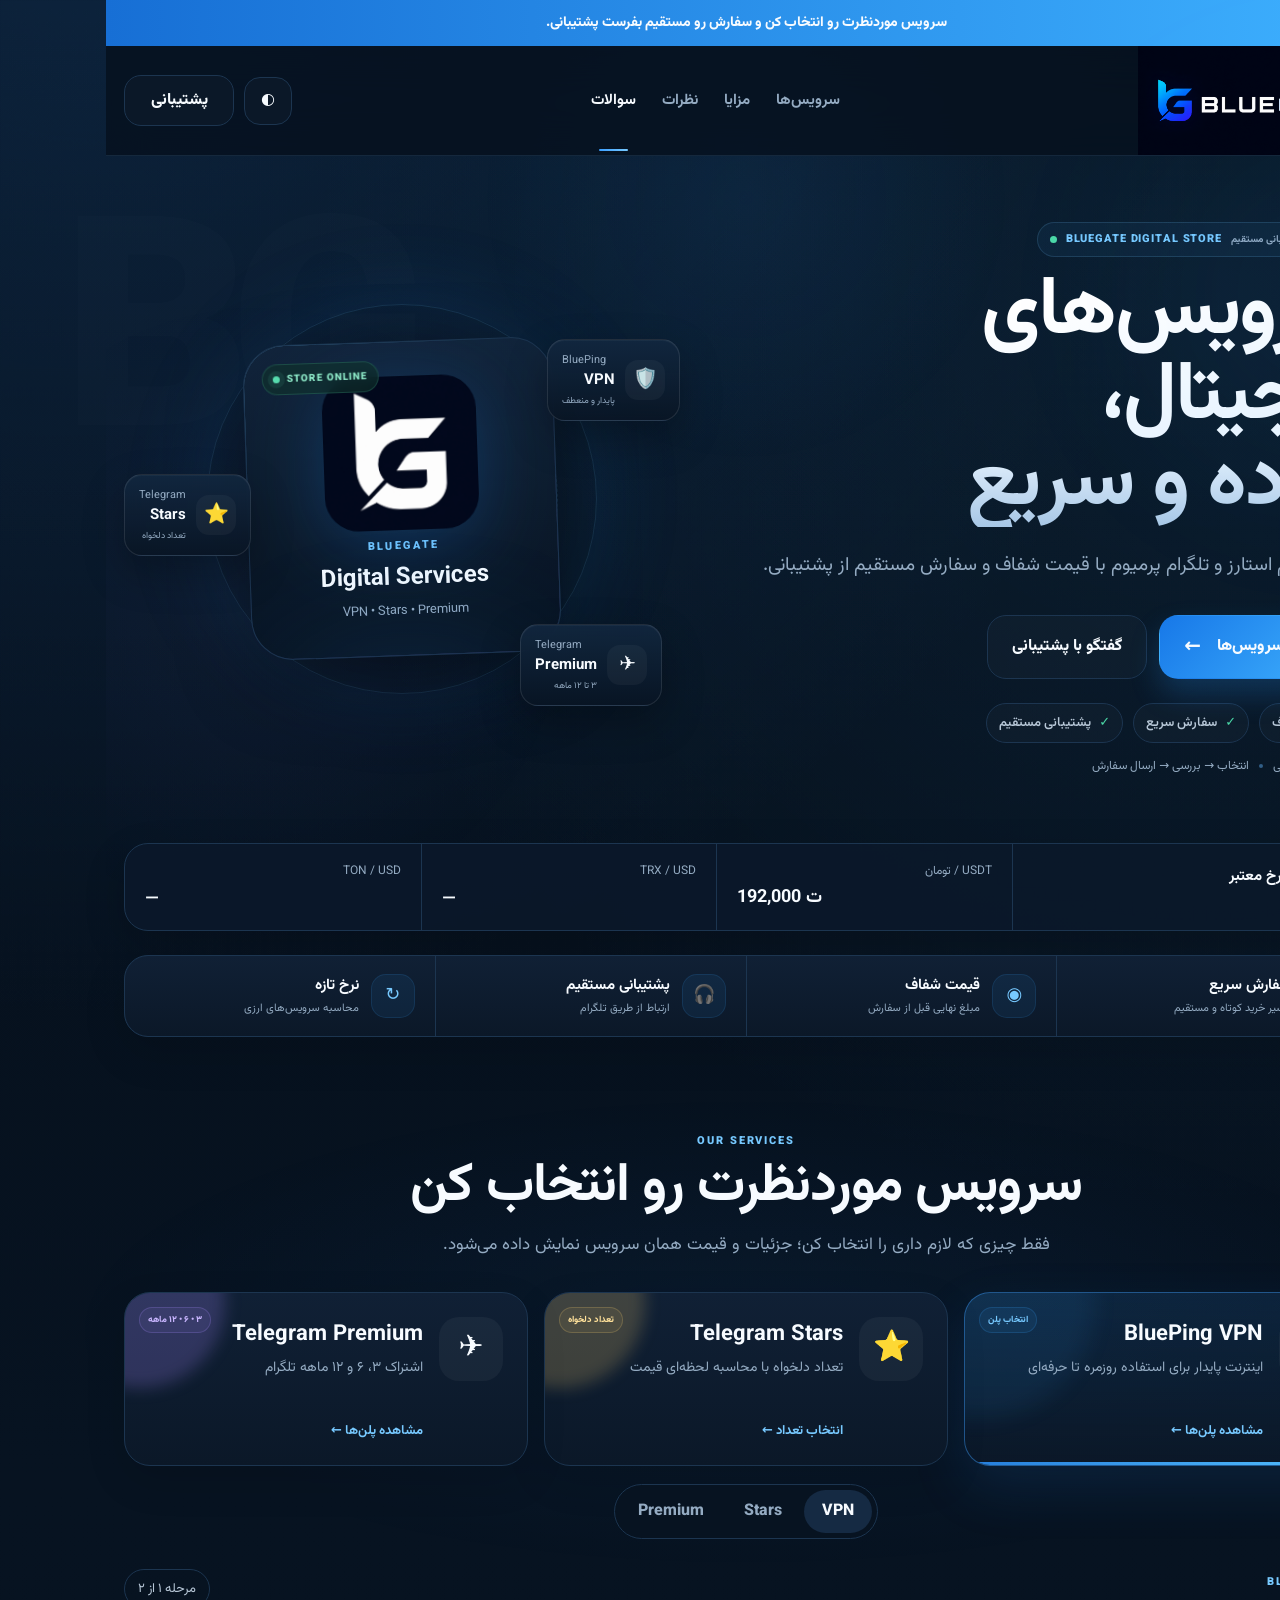
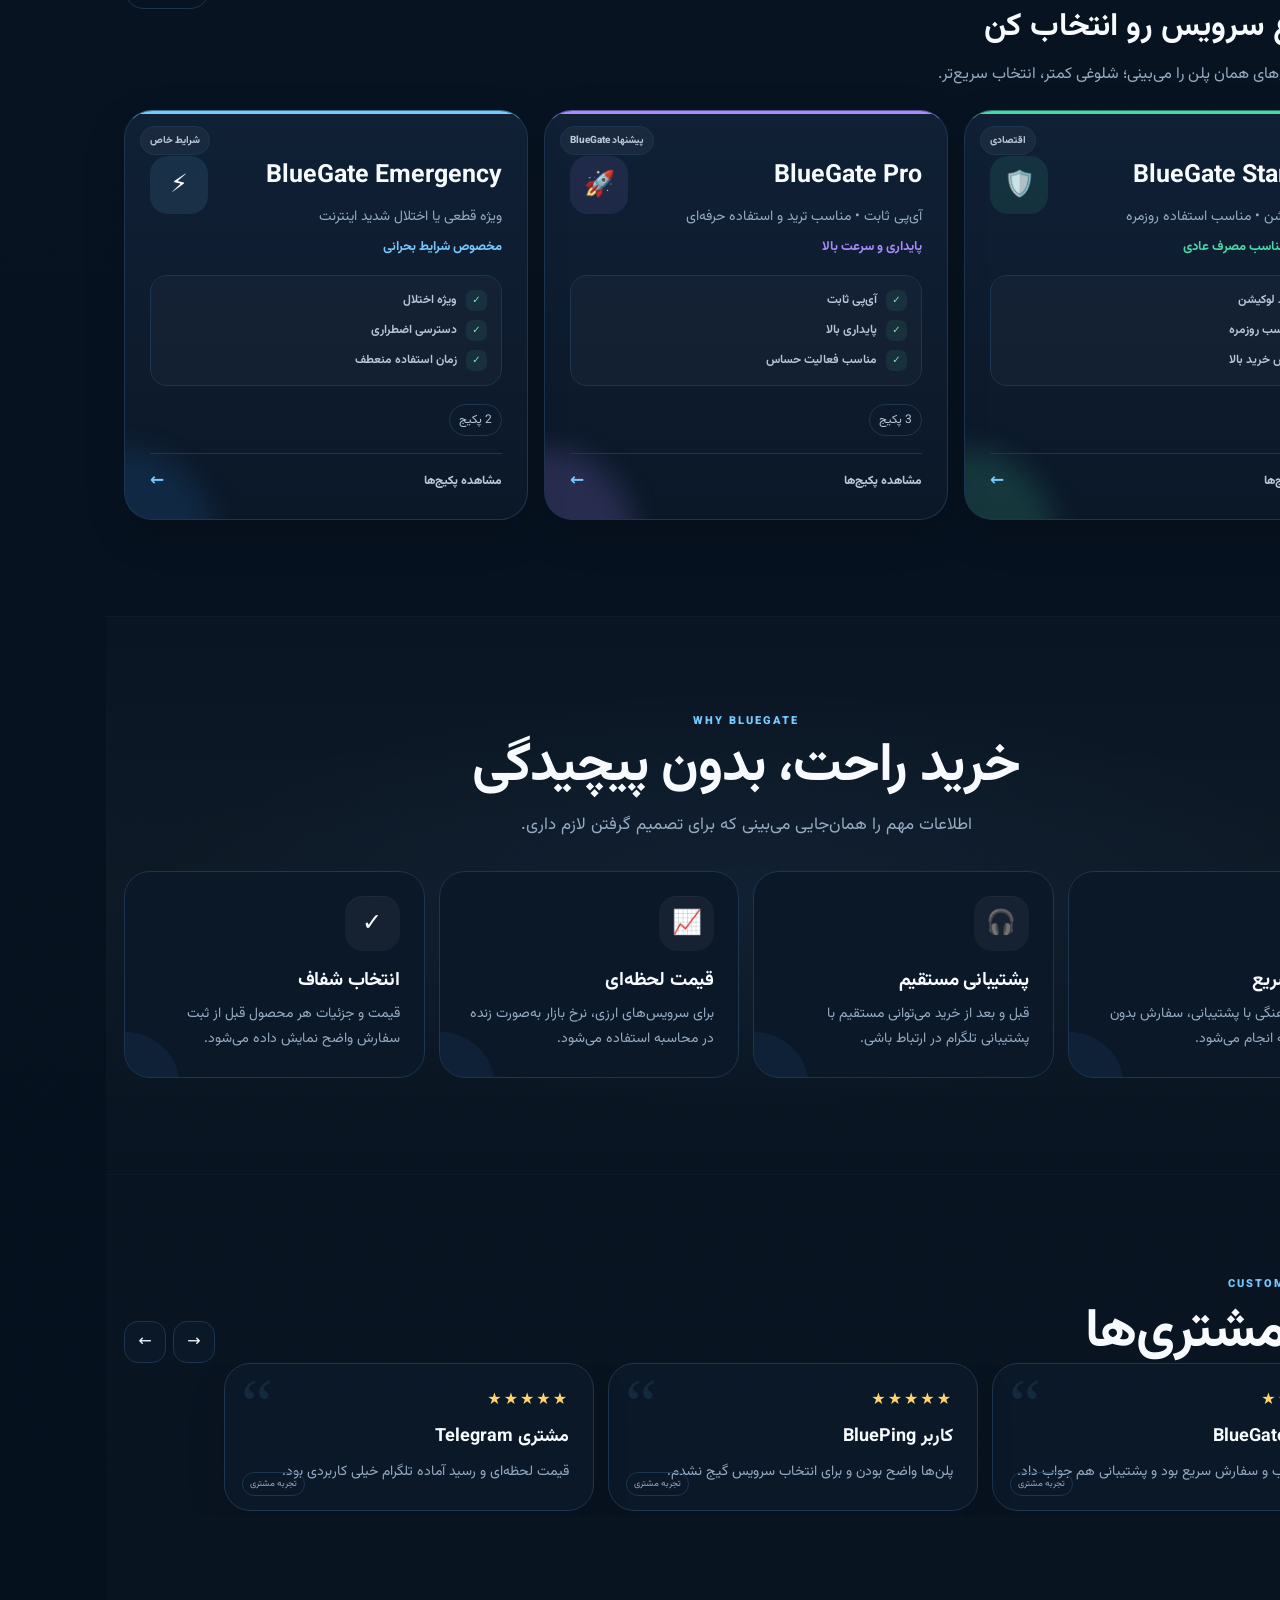
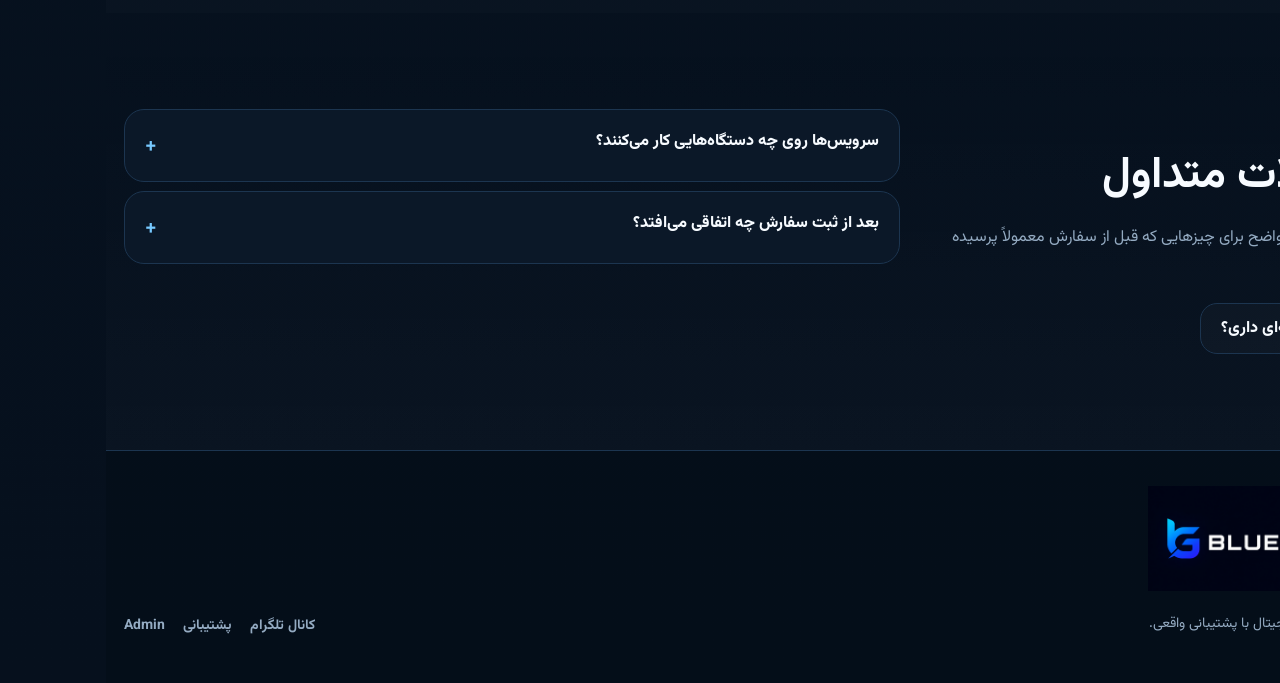
==== commit cc3d2b91: "Add files via upload" ====
--- a/index.html
+++ b/index.html
@@ -79,10 +79,67 @@
       <div id="vpnPanel" class="product-panel active">
         <div class="panel-intro"><div><span class="kicker">BLUEPING VPN</span><h3>اول نوع سرویس رو انتخاب کن</h3><p>بعد فقط پکیج‌های همان پلن را می‌بینی؛ شلوغی کمتر، انتخاب سریع‌تر.</p></div><span class="step-badge">مرحله ۱ از ۲</span></div>
         <div id="vpnPlans" class="vpn-plan-picker"></div>
-        <div id="vpnPackageStage" class="vpn-package-stage hidden">
-          <div class="stage-head"><div><span class="eyebrow">پلن انتخاب‌شده</span><h4 id="vpnSelectedTitle">—</h4><p id="vpnSelectedSubtitle">—</p></div><button id="changeVpnPlan" class="btn ghost small" type="button">تغییر پلن</button></div>
+        <div id="vpnPackageStage" class="vpn-package-stage hidden" data-theme="blue">
+          <div class="vpn-stage-ambient" aria-hidden="true"></div>
+
+          <div class="vpn-stage-top">
+            <div class="stage-head">
+              <div class="stage-identity">
+                <div id="vpnSelectedIcon" class="stage-plan-icon">🛡️</div>
+                <div>
+                  <span class="eyebrow">پلن انتخاب‌شده</span>
+                  <h4 id="vpnSelectedTitle">—</h4>
+                  <p id="vpnSelectedSubtitle">—</p>
+                </div>
+              </div>
+              <button id="changeVpnPlan" class="btn ghost small" type="button">تغییر پلن</button>
+            </div>
+
+            <div class="vpn-stage-details">
+              <div class="vpn-best-for">
+                <span class="mini-label">مناسب برای</span>
+                <div id="vpnBestFor" class="best-for-list"></div>
+              </div>
+
+              <div class="vpn-network-visual" aria-hidden="true">
+                <span class="network-node n1"></span>
+                <span class="network-node n2"></span>
+                <span class="network-node n3"></span>
+                <span class="network-line l1"></span>
+                <span class="network-line l2"></span>
+                <div class="network-core">BG</div>
+              </div>
+
+              <div class="vpn-compare-hint">
+                <span class="mini-label">خلاصه انتخاب</span>
+                <strong id="vpnCompareHint">—</strong>
+              </div>
+            </div>
+          </div>
+
+          <div class="package-section-head">
+            <div>
+              <span class="eyebrow">مرحله ۲ از ۲</span>
+              <h5>حجم مناسب خودت رو انتخاب کن</h5>
+              <p>پکیج‌های بزرگ‌تر، در صورت داشتن قیمت بهتر به ازای هر گیگ، با برچسب صرفه‌جویی مشخص می‌شن.</p>
+            </div>
+            <span id="vpnPackageCount" class="package-count-chip">—</span>
+          </div>
+
           <div id="vpnPackageList" class="vpn-package-grid"></div>
-          <div id="vpnAction" class="selection-summary muted-selection"><div><span>یک پکیج انتخاب کن</span><strong id="vpnSelectionPrice">—</strong></div><button id="vpnBuy" class="btn primary" type="button" disabled>ادامه خرید</button></div><div class="purchase-reassurance"><span>✓ مبلغ قبل از ارسال مشخص است</span><span>✓ سفارش مستقیم برای پشتیبانی</span></div>
+
+          <div id="vpnAction" class="selection-summary vpn-selection-summary muted-selection">
+            <div class="selection-product">
+              <span>انتخاب شما</span>
+              <strong id="vpnSelectionLabel">یک پکیج انتخاب کن</strong>
+            </div>
+            <div class="selection-price-block">
+              <small>مبلغ نهایی</small>
+              <strong id="vpnSelectionPrice">—</strong>
+            </div>
+            <button id="vpnBuy" class="btn primary" type="button" disabled>انتخاب پکیج</button>
+          </div>
+          <div class="purchase-reassurance"><span>✓ مبلغ قبل از ارسال مشخص است</span><span>✓ سفارش مستقیم برای پشتیبانی</span></div>
         </div>
       </div>
 
--- a/css/store.css
+++ b/css/store.css
@@ -71,3 +71,90 @@
 .checkout-trust-v8{display:grid;grid-template-columns:repeat(3,1fr);gap:8px;margin-top:12px}.checkout-trust-v8>div{display:flex;align-items:flex-start;gap:8px;padding:11px;border-radius:16px;border:1px solid var(--line);background:rgba(255,255,255,.018)}.checkout-trust-v8>div>span{width:25px;height:25px;flex:0 0 auto;border-radius:9px;display:grid;place-items:center;background:rgba(59,159,255,.07);color:var(--blue2);font-size:11px;font-weight:900}.checkout-trust-v8 p{display:grid;gap:2px;margin:0}.checkout-trust-v8 b{font-size:10px}.checkout-trust-v8 small{font-size:8px;line-height:1.55;color:var(--muted)}
 .checkout-actions-v8{margin-top:14px!important}.checkout-actions-v8 .telegram-cta{flex:1.35;display:flex;gap:10px;position:relative;overflow:hidden}.telegram-cta::after{content:"";position:absolute;inset:0;background:linear-gradient(110deg,transparent 30%,rgba(255,255,255,.14) 48%,transparent 65%);transform:translateX(-130%)}.telegram-cta:hover::after{animation:v8shine .7s ease}@keyframes v8shine{to{transform:translateX(130%)}}.telegram-cta b{font-size:15px}.receipt-rate-note{text-align:center;margin-top:8px;color:var(--muted);font-size:9px}.receipt-rate-note b{font-weight:600}.checkout-card-v8 .telegram-hint{font-size:10px!important}
 @media(max-width:560px){.checkout-card-v8{padding:18px 16px calc(18px + env(safe-area-inset-bottom))!important;max-height:92vh!important}.checkout-card-v8::before{border-radius:26px 26px 0 0}.checkout-steps{width:88%;margin-bottom:14px}.checkout-step b{font-size:8px}.checkout-success-head{padding:14px;gap:11px}.checkout-ready-icon{width:48px;height:48px;border-radius:16px}.checkout-ready-icon span{width:28px;height:28px;font-size:15px}.checkout-success-head h3{font-size:20px}.checkout-success-head p{font-size:10px}.checkout-product-summary{padding:13px;grid-template-columns:auto 1fr}.scope-badge{grid-column:2;justify-self:start}.checkout-product-icon{width:50px!important;height:50px!important}.checkout-product-copy strong{font-size:16px}.checkout-highlights{gap:5px}.checkout-highlights span{font-size:9px;padding:6px 8px}.checkout-price-panel{padding:18px}.checkout-grand-total strong{font-size:34px}.checkout-trust-v8{grid-template-columns:1fr}.checkout-trust-v8>div{padding:9px 10px}.checkout-trust-v8 small{font-size:9px}.checkout-actions-v8{position:sticky;bottom:calc(-18px - env(safe-area-inset-bottom));margin-left:-16px!important;margin-right:-16px!important;padding:10px 16px calc(10px + env(safe-area-inset-bottom));background:linear-gradient(180deg,rgba(9,20,34,.78),rgba(9,20,34,.98) 30%);backdrop-filter:blur(16px);z-index:5}.light .checkout-actions-v8{background:linear-gradient(180deg,rgba(250,253,255,.8),rgba(250,253,255,.98) 30%)}.checkout-actions-v8 .btn{min-height:48px}.checkout-actions-v8 .btn.ghost{display:none}.receipt-rate-note{padding-bottom:2px}}
+
+
+/* ===== BlueGate v9 — VPN interactive expansion ===== */
+.vpn-plan-picker{transition:opacity .22s ease,filter .22s ease}
+.vpn-choice.de-emphasized{opacity:.46;filter:saturate(.68);transform:scale(.985)}
+.vpn-choice.de-emphasized:hover{opacity:.82;filter:saturate(.9);transform:translateY(-3px) scale(.99)}
+.vpn-choice.selected{transform:translateY(-6px) scale(1.012);z-index:2}
+.vpn-choice.selected .vpn-choice-action{color:var(--text)}
+.vpn-choice.selected .vpn-choice-action b{width:28px;height:28px;border-radius:50%;display:grid;place-items:center;background:rgba(73,215,165,.12);border:1px solid rgba(73,215,165,.24);color:#7ce5bd}
+.vpn-choice[data-theme="green"].selected{border-color:rgba(73,215,165,.55)!important;box-shadow:0 28px 70px rgba(73,215,165,.12)}
+.vpn-choice[data-theme="purple"].selected{border-color:rgba(169,138,255,.58)!important;box-shadow:0 28px 70px rgba(169,138,255,.13)}
+.vpn-choice[data-theme="blue"].selected{border-color:rgba(85,192,236,.58)!important;box-shadow:0 28px 70px rgba(85,192,236,.13)}
+
+.vpn-package-stage{--stage-accent:85,192,236;position:relative;border:1px solid rgba(var(--stage-accent),.26)!important;background:radial-gradient(circle at 7% 4%,rgba(var(--stage-accent),.10),transparent 32%),linear-gradient(180deg,rgba(255,255,255,.026),rgba(255,255,255,.012))!important;box-shadow:0 30px 80px rgba(0,0,0,.18);isolation:isolate}
+.vpn-package-stage[data-theme="green"]{--stage-accent:73,215,165}
+.vpn-package-stage[data-theme="purple"]{--stage-accent:169,138,255}
+.vpn-package-stage[data-theme="blue"]{--stage-accent:85,192,236}
+.vpn-stage-ambient{position:absolute;inset:-35% -20% auto auto;width:440px;height:440px;border-radius:50%;background:rgba(var(--stage-accent),.10);filter:blur(90px);pointer-events:none;z-index:-1}
+.vpn-package-stage.stage-enter{animation:vpnStageIn .34s cubic-bezier(.2,.75,.25,1)}
+@keyframes vpnStageIn{from{opacity:0;transform:translateY(18px) scale(.99)}to{opacity:1;transform:none}}
+
+.vpn-stage-top{display:grid;gap:20px}
+.stage-identity{display:flex;align-items:center;gap:15px}
+.stage-plan-icon{width:62px;height:62px;border-radius:20px;display:grid;place-items:center;font-size:28px;background:rgba(var(--stage-accent),.10);border:1px solid rgba(var(--stage-accent),.20);box-shadow:inset 0 0 24px rgba(var(--stage-accent),.06)}
+.stage-head h4{font-size:28px!important;margin:4px 0 5px!important}
+.stage-head p{font-size:14px!important;line-height:1.9!important}
+.vpn-stage-details{display:grid;grid-template-columns:1.25fr .72fr 1.25fr;gap:12px;align-items:stretch}
+.vpn-best-for,.vpn-compare-hint,.vpn-network-visual{border:1px solid var(--line);border-radius:20px;background:rgba(255,255,255,.025);padding:15px}
+.mini-label{display:block;font-size:10px;color:var(--muted);margin-bottom:9px;font-weight:800;letter-spacing:.03em}
+.best-for-list{display:flex;flex-wrap:wrap;gap:7px}
+.best-for-list span{padding:7px 10px;border-radius:999px;background:rgba(var(--stage-accent),.08);border:1px solid rgba(var(--stage-accent),.15);font-size:11px;font-weight:750;color:var(--muted2)}
+.vpn-compare-hint strong{font-size:13px;line-height:1.9;color:var(--text);font-weight:700}
+.vpn-network-visual{position:relative;min-height:104px;overflow:hidden;background:radial-gradient(circle at center,rgba(var(--stage-accent),.12),transparent 55%),rgba(255,255,255,.02)}
+.network-core{position:absolute;inset:50% auto auto 50%;transform:translate(-50%,-50%);width:44px;height:44px;border-radius:15px;display:grid;place-items:center;background:rgba(var(--stage-accent),.13);border:1px solid rgba(var(--stage-accent),.24);font-size:12px;font-weight:900;color:var(--text);box-shadow:0 0 28px rgba(var(--stage-accent),.14)}
+.network-node{position:absolute;width:10px;height:10px;border-radius:50%;background:rgb(var(--stage-accent));box-shadow:0 0 0 5px rgba(var(--stage-accent),.08)}
+.network-node.n1{top:18px;right:20px}.network-node.n2{bottom:17px;left:22px}.network-node.n3{bottom:20px;right:30px}
+.network-line{position:absolute;height:1px;background:linear-gradient(90deg,transparent,rgba(var(--stage-accent),.4),transparent);transform-origin:right center}
+.network-line.l1{width:76px;top:39px;right:38px;transform:rotate(19deg)}
+.network-line.l2{width:88px;bottom:36px;left:36px;transform:rotate(-13deg)}
+
+.package-section-head{display:flex;justify-content:space-between;gap:18px;align-items:flex-end;margin:28px 0 14px;padding-top:22px;border-top:1px solid var(--line)}
+.package-section-head h5{font-size:20px;margin:4px 0}
+.package-section-head p{font-size:12px;line-height:1.85;color:var(--muted);margin:0;max-width:680px}
+.package-count-chip{padding:8px 11px;border-radius:999px;background:rgba(var(--stage-accent),.08);border:1px solid rgba(var(--stage-accent),.16);font-size:11px;font-weight:800;color:var(--muted2);white-space:nowrap}
+
+.vpn-package{min-height:190px!important;justify-content:flex-start!important;padding:44px 17px 16px!important;background:linear-gradient(180deg,rgba(255,255,255,.035),rgba(255,255,255,.018))!important}
+.vpn-package::before{content:"";position:absolute;inset:0 auto auto 0;width:100%;height:2px;background:rgba(var(--stage-accent),.18)}
+.vpn-package:hover{border-color:rgba(var(--stage-accent),.34)!important}
+.vpn-package.best-package{border-color:rgba(var(--stage-accent),.26)!important;background:linear-gradient(180deg,rgba(var(--stage-accent),.075),rgba(255,255,255,.02))!important}
+.vpn-package.selected{border-color:rgba(var(--stage-accent),.56)!important;background:linear-gradient(180deg,rgba(var(--stage-accent),.13),rgba(255,255,255,.025))!important;box-shadow:0 24px 58px rgba(var(--stage-accent),.10)!important}
+.package-saving{position:absolute;top:12px;left:45px;padding:5px 8px;border-radius:999px;background:rgba(73,215,165,.10);border:1px solid rgba(73,215,165,.18);font-size:9px;font-weight:850;color:#7ce5bd}
+.package-cta-copy{margin-top:auto;padding-top:13px;font-size:10px;font-weight:800;color:var(--muted);border-top:1px solid var(--line);width:100%}
+.vpn-package.selected .package-cta-copy{color:rgb(var(--stage-accent))}
+.vpn-package .package-label{font-size:20px!important}
+.vpn-package strong{font-size:29px!important}
+.vpn-package em{font-size:11px!important}
+.vpn-package .package-check{transition:transform .18s ease,background .18s ease,color .18s ease}
+.vpn-package.selected .package-check{transform:scale(1.08);background:rgba(var(--stage-accent),.16)!important;border-color:rgba(var(--stage-accent),.30)!important;color:rgb(var(--stage-accent))!important}
+
+.vpn-selection-summary{grid-template-columns:minmax(0,1fr) auto auto!important;padding:17px 18px!important;background:linear-gradient(180deg,rgba(var(--stage-accent),.07),rgba(255,255,255,.02))!important;border-color:rgba(var(--stage-accent),.22)!important;position:sticky;bottom:12px;z-index:6;backdrop-filter:blur(18px)}
+.selection-product span,.selection-price-block small{display:block;color:var(--muted);font-size:10px}
+.selection-product strong{display:block;font-size:15px;margin-top:4px;white-space:nowrap;overflow:hidden;text-overflow:ellipsis;max-width:420px}
+.selection-price-block{text-align:left;direction:rtl}
+.selection-price-block strong{display:block;font-size:22px;margin-top:3px}
+.vpn-selection-summary .btn{min-width:170px}
+.vpn-selection-summary.muted-selection{opacity:.76;box-shadow:none!important}
+
+@media(max-width:900px){
+  .vpn-stage-details{grid-template-columns:1fr 1fr}
+  .vpn-network-visual{grid-column:1/-1;min-height:92px}
+  .vpn-selection-summary{grid-template-columns:1fr auto!important}
+  .vpn-selection-summary .btn{grid-column:1/-1;width:100%}
+}
+@media(max-width:560px){
+  .vpn-choice.de-emphasized{opacity:.62}
+  .vpn-choice.selected{transform:translateY(-3px)}
+  .stage-identity{align-items:flex-start}
+  .stage-plan-icon{width:54px;height:54px;border-radius:18px;font-size:24px;flex:0 0 auto}
+  .stage-head h4{font-size:24px!important}
+  .vpn-stage-details{grid-template-columns:1fr}
+  .vpn-network-visual{grid-column:auto}
+  .package-section-head{align-items:flex-start;flex-direction:column}
+  .vpn-package{min-height:176px!important}
+  .vpn-selection-summary{bottom:calc(8px + env(safe-area-inset-bottom));grid-template-columns:1fr!important}
+  .selection-price-block{text-align:right}
+  .selection-product strong{max-width:100%}
+}
